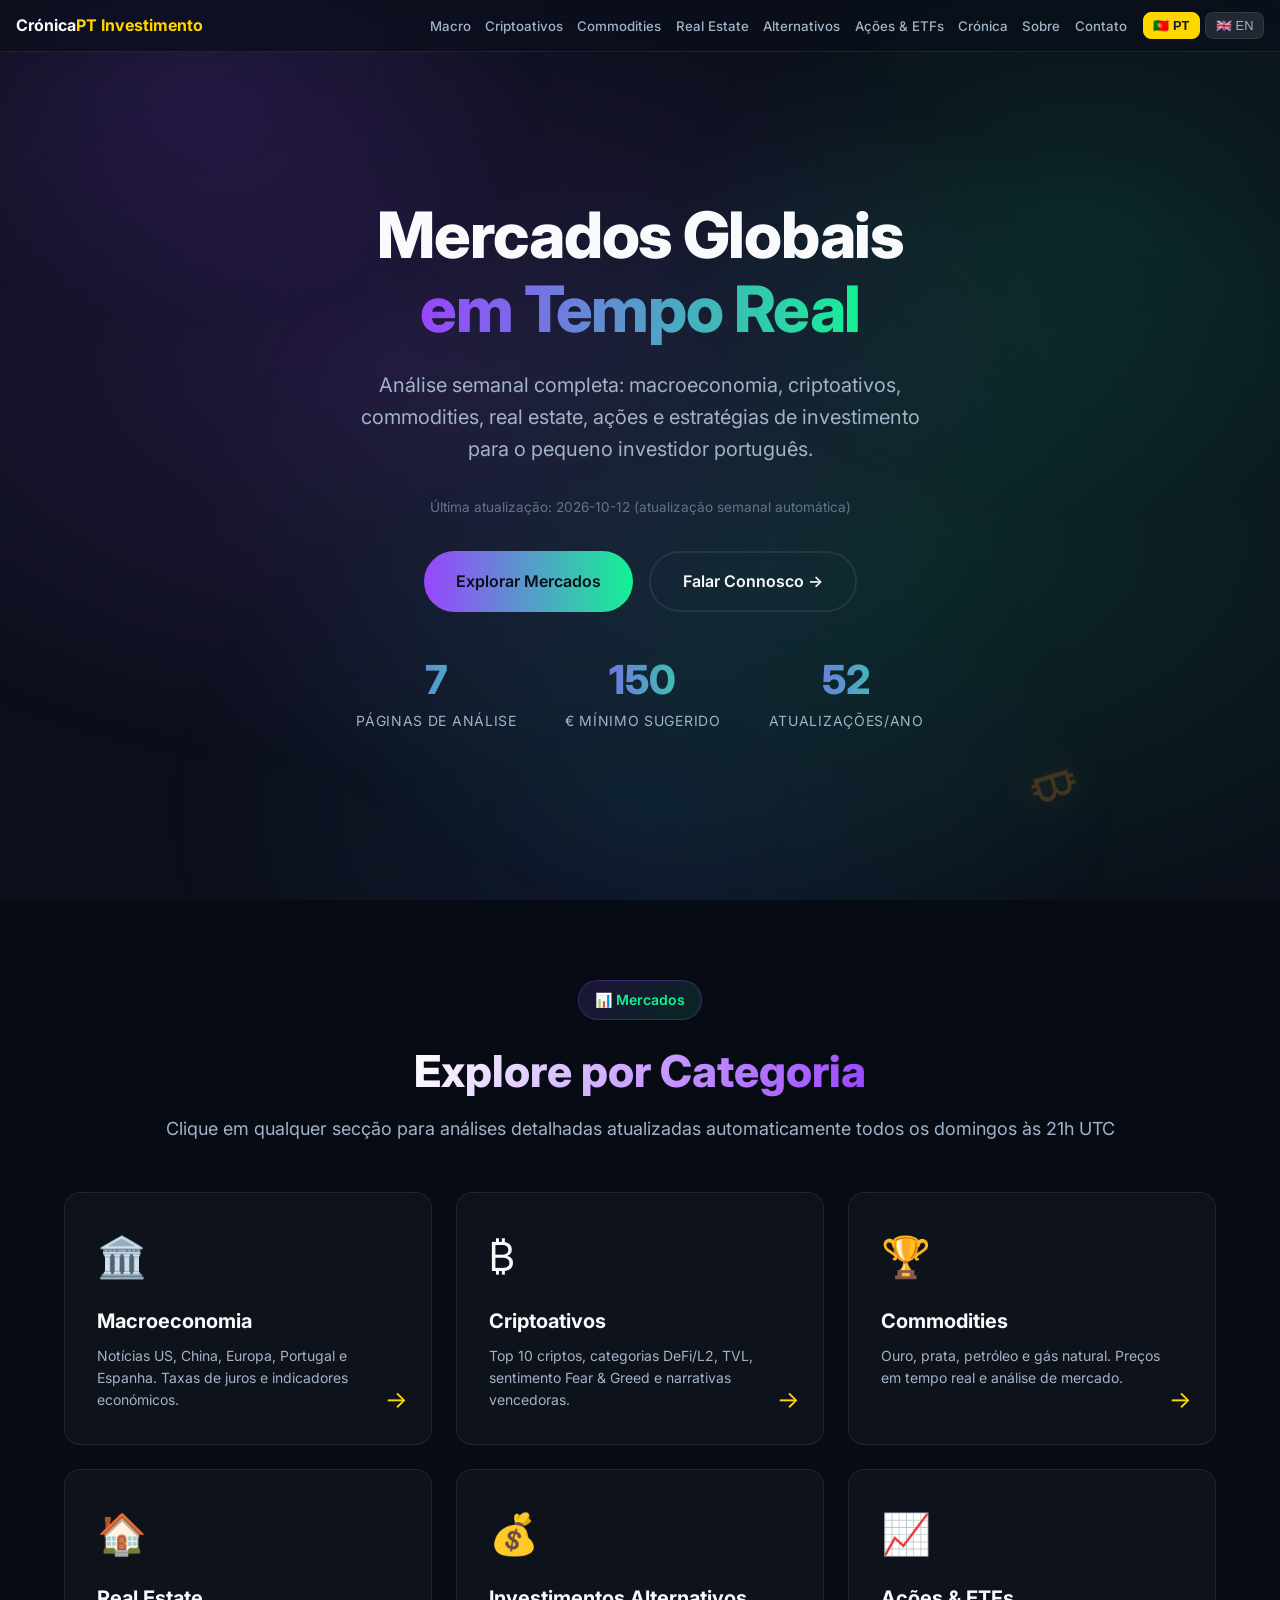
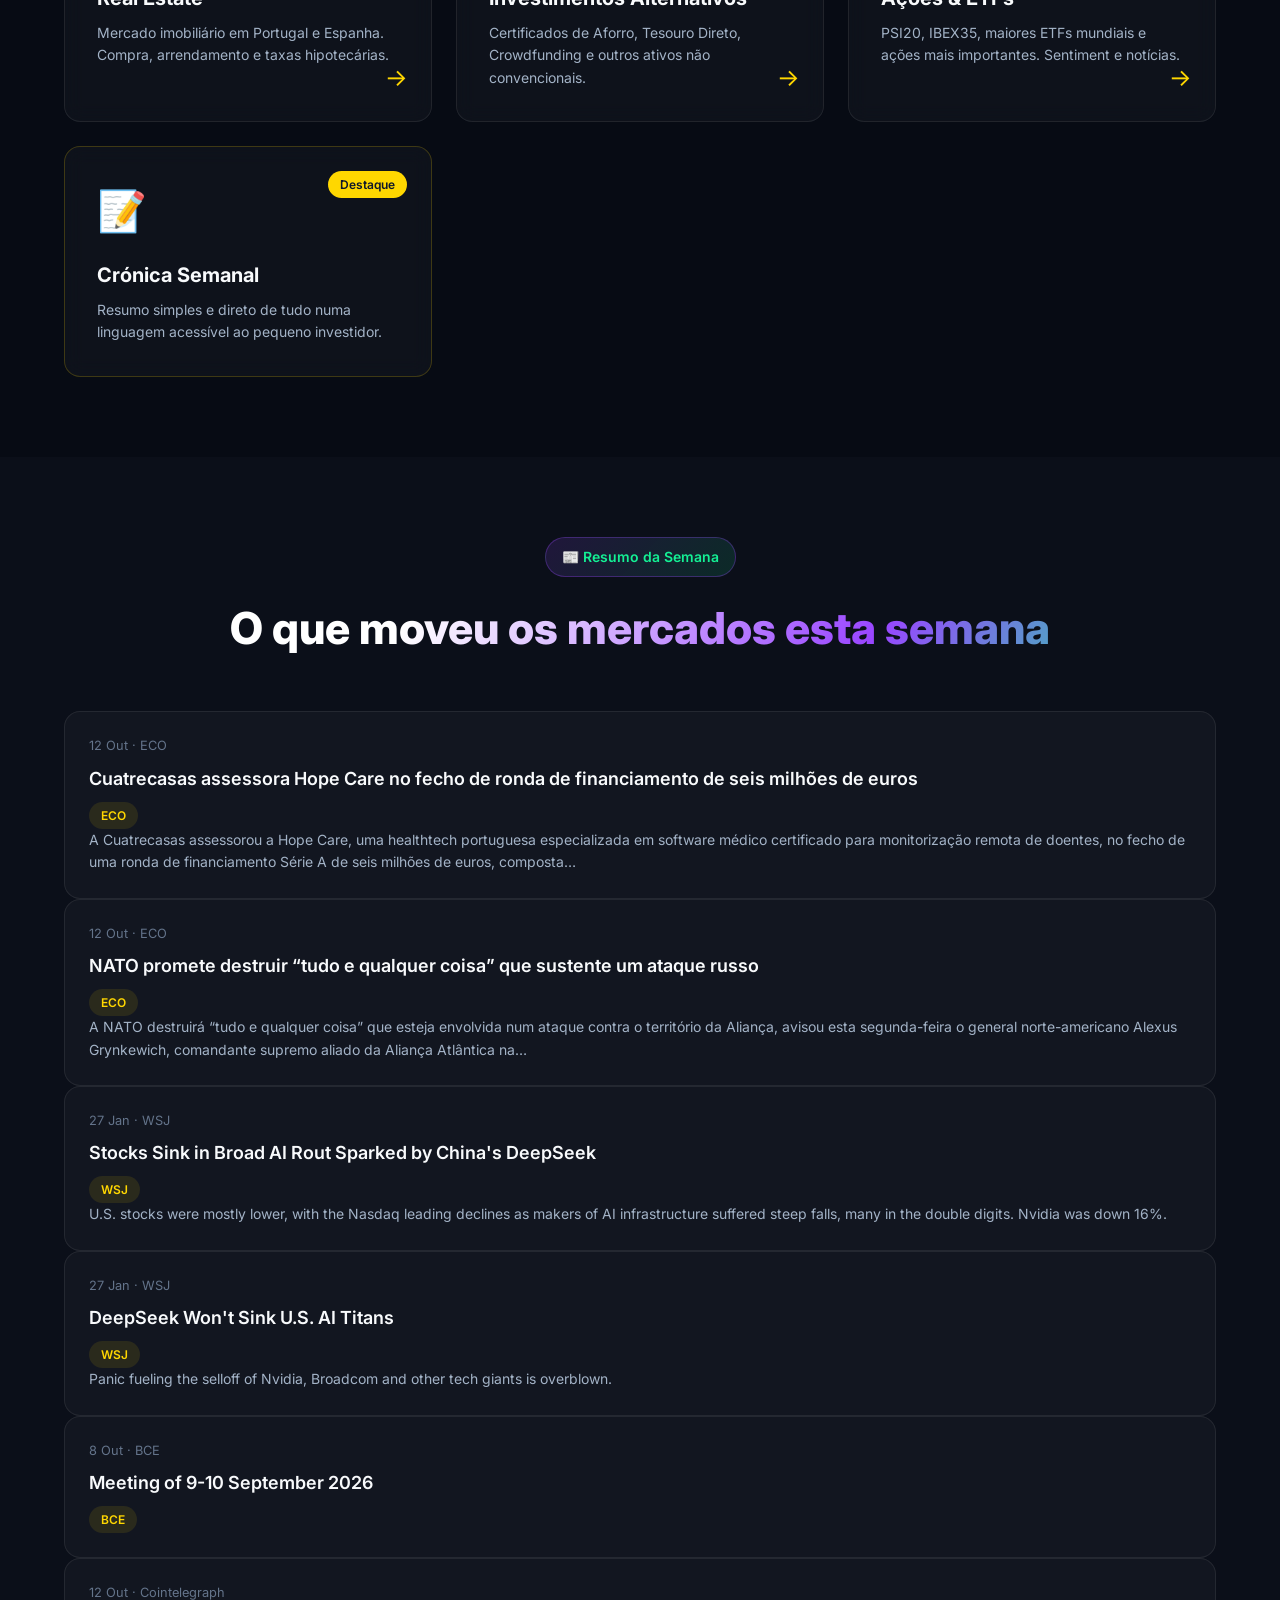
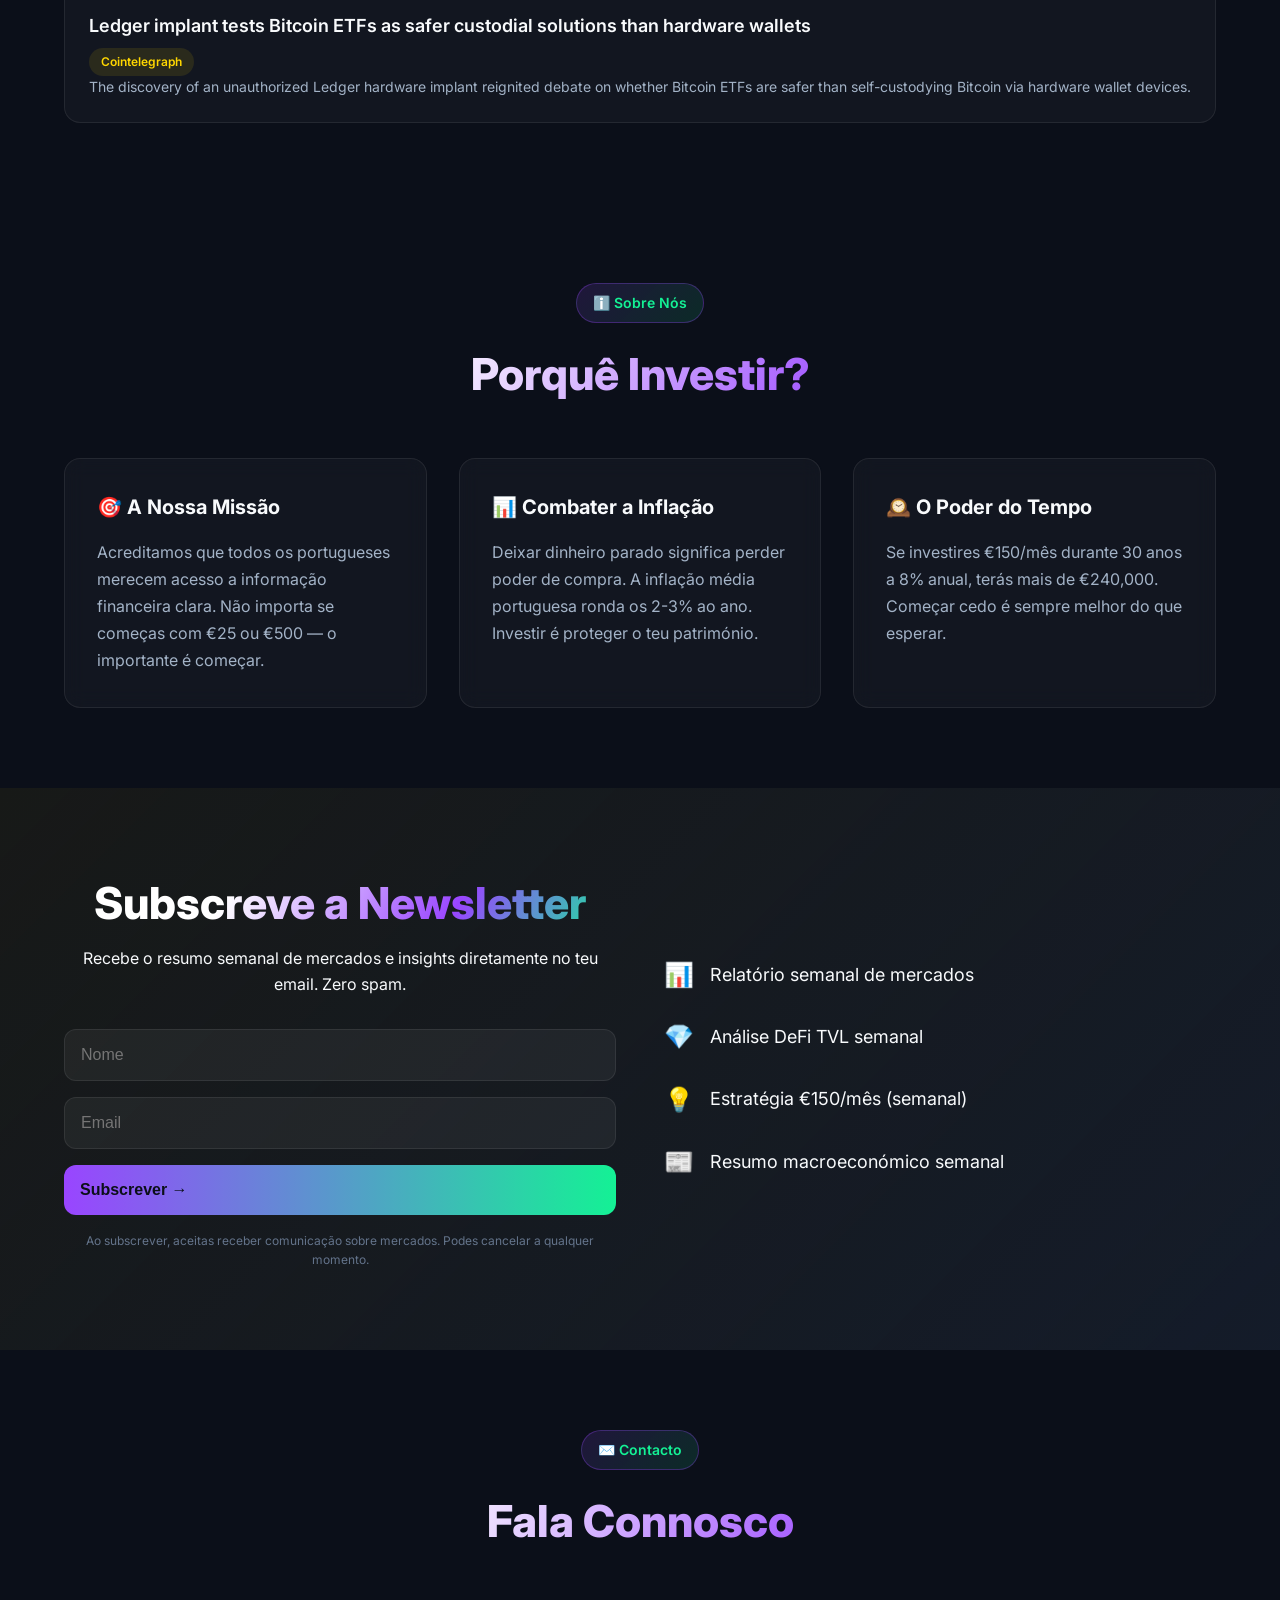
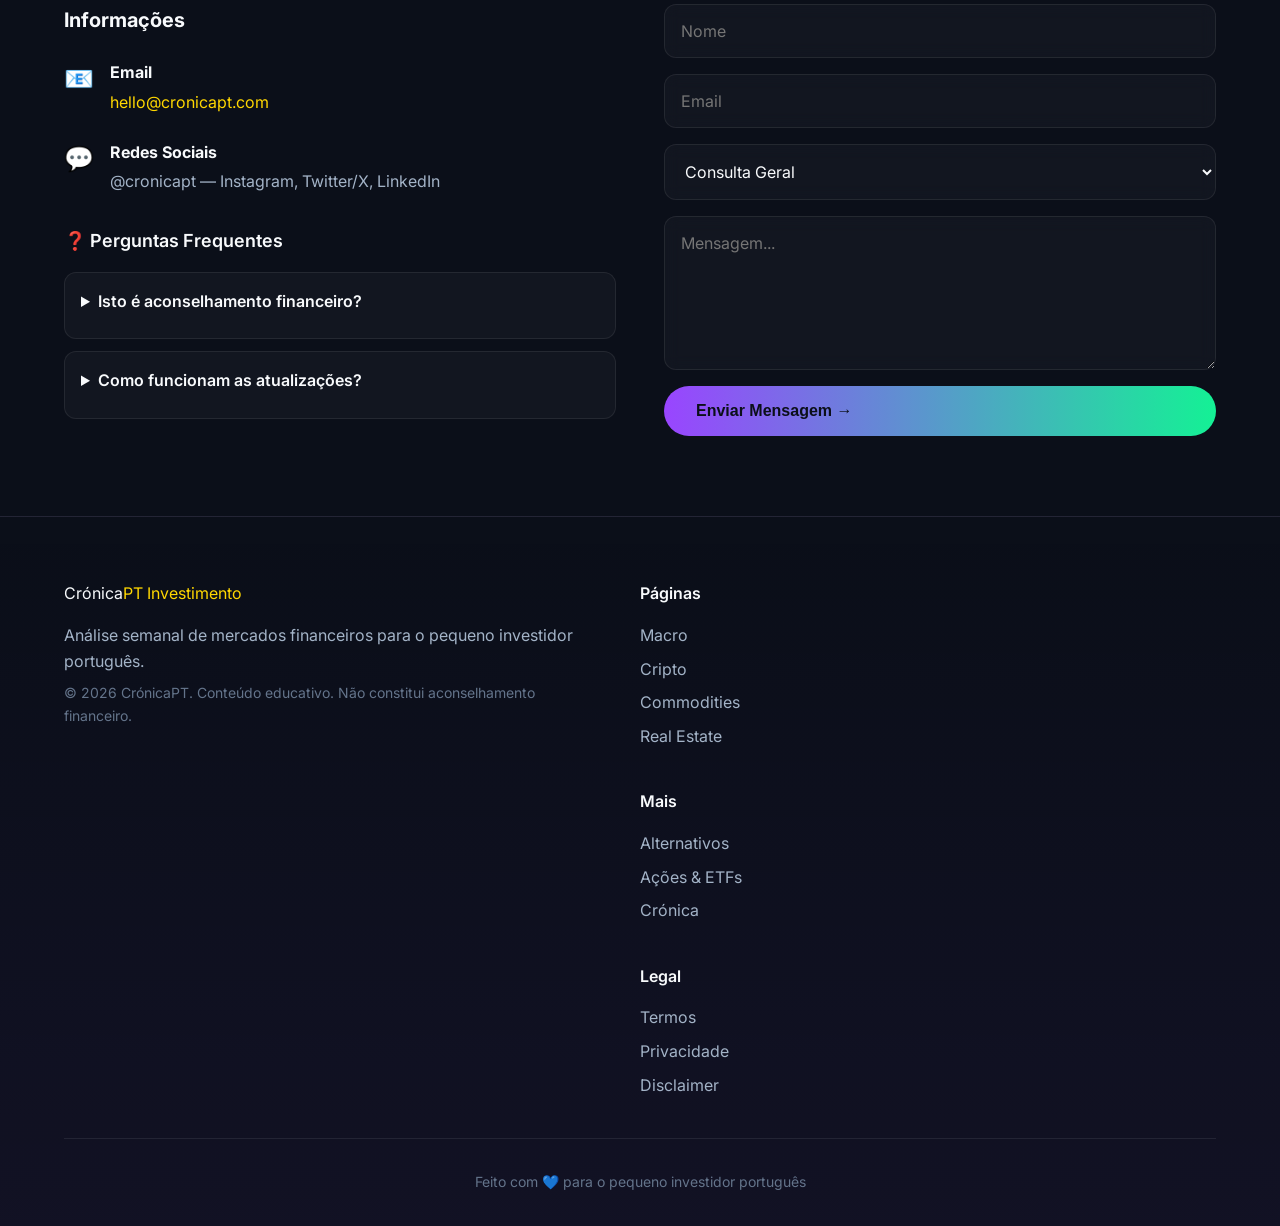
==== index.html @ 863f08e7 "Remove Brasil + secções de notícias semanais via RSS (ECO/Fed/BCE/WSJ/Cointelegraph) - alternativos." ====
<!DOCTYPE html>
<html lang="pt-PT">
<head>
  <meta charset="UTF-8">
  <meta name="viewport" content="width=device-width, initial-scale=1.0">
  <title>Crónica PT Investimento — Visão Geral dos Mercados</title>
  <meta name="description" content="Portal completo de análise de mercados financeiros para investidores portugueses. Cripto, ações, macroeconomia e mais.">
  <link rel="preconnect" href="https://fonts.googleapis.com">
  <link rel="preconnect" href="https://fonts.gstatic.com" crossorigin>
  <link href="https://fonts.googleapis.com/css2?family=Inter:wght@300;400;500;600;700;800&display=swap" rel="stylesheet">
  <link rel="stylesheet" href="style.css">
</head>
<body>
  <nav class="navbar" id="navbar">
    <div class="nav-container">
      <a href="index.html" class="nav-logo">
        <span class="logo-text">Crónica<span class="highlight">PT Investimento</span></span>
      </a>
      <button class="nav-toggle" id="navToggle"><span></span><span></span><span></span></button>
      <ul class="nav-menu" id="navMenu">
        <li><a href="macro.html" class="nav-link">Macro</a></li>
        <li><a href="cripto.html" class="nav-link">Criptoativos</a></li>
        <li><a href="commodities.html" class="nav-link">Commodities</a></li>
        <li><a href="realestate.html" class="nav-link">Real Estate</a></li>
        <li><a href="alternativos.html" class="nav-link">Alternativos</a></li>
        <li><a href="stocks.html" class="nav-link">Ações & ETFs</a></li>
        <li><a href="cronica.html" class="nav-link">Crónica</a></li>
        <li><a href="#sobre" class="nav-link">Sobre</a></li>
        <li><a href="#contato" class="nav-link">Contato</a></li>
      </ul>
        <div class="lang-selector" id="langSelector">
          <button class="lang-btn" data-lang="pt" onclick="switchLanguage('pt')" title="Português">🇵🇹 PT</button>
          <button class="lang-btn" data-lang="en" onclick="switchLanguage('en')" title="English">🇬🇧 EN</button>
        </div>
      </div>
    </nav>

  <section class="hero" id="home">
    <div class="hero-bg"></div>
    <div class="hero-content">
      <h1 class="hero-title" data-i18n="hero.title">Mercados Globais<br><span class="gradient-text">em Tempo Real</span></h1>
      <p class="hero-subtitle" data-i18n="hero.subtitle">Análise semanal completa: macroeconomia, criptoativos, commodities, real estate, ações e estratégias de investimento para o pequeno investidor português.</p>
      <p class="hero-update" id="lastUpdate" style="font-size:0.85rem;color:var(--text-muted);margin-bottom:2rem;">Última atualização: 2026-10-12 (atualização semanal automática)</p>
      <div class="hero-buttons">
        <a href="macro.html" class="btn btn-primary">Explorar Mercados</a>
        <a href="#subscricao" class="btn btn-secondary">Falar Connosco →</a>
      </div>
      <div class="hero-stats">
        <div class="stat-item"><span class="stat-number" data-count="7">0</span><span class="stat-label" data-i18n="Páginas de Análise">Páginas de Análise</span></div>
        <div class="stat-item"><span class="stat-number" data-count="150">0</span><span class="stat-label">€ Mínimo Sugerido</span></div>
        <div class="stat-item"><span class="stat-number" data-count="52">0</span><span class="stat-label">Atualizações/Ano</span></div>
      </div>
    </div>
  </section>

  <section class="section quick-links-section" id="mercados">
    <div class="container">
      <div class="section-header">
        <span class="section-tag">📊 Mercados</span>
        <h2 class="section-title">Explore por Categoria</h2>
        <p class="section-desc">Clique em qualquer secção para análises detalhadas atualizadas automaticamente todos os domingos às 21h UTC</p>
      </div>
      <div class="quick-links-grid">
        <a href="macro.html" class="quick-card">
          <div class="quick-card-icon">🏛️</div>
          <h3 class="mb-2">Macroeconomia</h3>
          <p>Notícias US, China, Europa, Portugal e Espanha. Taxas de juros e indicadores económicos.</p>
          <span class="card-arrow">→</span>
        </a>
        <a href="cripto.html" class="quick-card">
          <div class="quick-card-icon">₿</div>
          <h3 class="mb-2">Criptoativos</h3>
          <p>Top 10 criptos, categorias DeFi/L2, TVL, sentimento Fear & Greed e narrativas vencedoras.</p>
          <span class="card-arrow">→</span>
        </a>
        <a href="commodities.html" class="quick-card">
          <div class="quick-card-icon">🏆</div>
          <h3 class="mb-2">Commodities</h3>
          <p>Ouro, prata, petróleo e gás natural. Preços em tempo real e análise de mercado.</p>
          <span class="card-arrow">→</span>
        </a>
        <a href="realestate.html" class="quick-card">
          <div class="quick-card-icon">🏠</div>
          <h3 class="mb-2">Real Estate</h3>
          <p>Mercado imobiliário em Portugal e Espanha. Compra, arrendamento e taxas hipotecárias.</p>
          <span class="card-arrow">→</span>
        </a>
        <a href="alternativos.html" class="quick-card">
          <div class="quick-card-icon">💰</div>
          <h3 class="mb-2">Investimentos Alternativos</h3>
          <p>Certificados de Aforro, Tesouro Direto, Crowdfunding e outros ativos não convencionais.</p>
          <span class="card-arrow">→</span>
        </a>
        <a href="stocks.html" class="quick-card">
          <div class="quick-card-icon">📈</div>
          <h3 class="mb-2">Ações & ETFs</h3>
          <p>PSI20, IBEX35, maiores ETFs mundiais e ações mais importantes. Sentiment e notícias.</p>
          <span class="card-arrow">→</span>
        </a>
        <a href="cronica.html" class="quick-card featured">
          <div class="quick-card-icon">📝</div>
          <h3 class="mb-2">Crónica Semanal</h3>
          <p>Resumo simples e direto de tudo numa linguagem acessível ao pequeno investidor.</p>
          <span class="card-badge">Destaque</span>
        </a>
      </div>
    </div>
  </section>

  <!-- NEWS:resumo -->
  <section id="resumo-semana" class="section section-alt">
    <div class="container">
      <div class="section-header">
        <span class="section-tag">📰 Resumo da Semana</span>
        <h2 class="section-title">O que moveu os mercados esta semana</h2>
      </div>
      <!-- NEWS-START:resumo -->
        <article class="news-item fade-in"><p class="news-date" style="font-size:0.8rem;color:var(--text-muted);">12 Out · ECO</p><div class="news-item-header"><h3><a href="https://eco.sapo.pt/2026/10/12/cuatrecasas-assessora-hope-care-no-fecho-de-ronda-de-financiamento-de-seis-milhoes-de-euros/" target="_blank" rel="noopener" style="color:inherit;text-decoration:none;">Cuatrecasas assessora Hope Care no fecho de ronda de financiamento de seis milhões de euros</a></h3><span class="news-badge">ECO</span></div><p>A Cuatrecasas assessorou a Hope Care, uma healthtech portuguesa especializada em software médico certificado para monitorização remota de doentes, no fecho de uma ronda de financiamento Série A de seis milhões de euros, composta…</p></article>
        <article class="news-item fade-in"><p class="news-date" style="font-size:0.8rem;color:var(--text-muted);">12 Out · ECO</p><div class="news-item-header"><h3><a href="https://eco.sapo.pt/2026/10/12/nato-promete-destruir-tudo-e-qualquer-coisa-que-sustente-um-ataque-russo/" target="_blank" rel="noopener" style="color:inherit;text-decoration:none;">NATO promete destruir “tudo e qualquer coisa” que sustente um ataque russo</a></h3><span class="news-badge">ECO</span></div><p>A NATO destruirá “tudo e qualquer coisa” que esteja envolvida num ataque contra o território da Aliança, avisou esta segunda-feira o general norte-americano Alexus Grynkewich, comandante supremo aliado da Aliança Atlântica na…</p></article>
        <article class="news-item fade-in"><p class="news-date" style="font-size:0.8rem;color:var(--text-muted);">27 Jan · WSJ</p><div class="news-item-header"><h3><a href="https://www.wsj.com/articles/nikkei-may-rise-as-weak-yen-raises-earnings-hopes-776a8056?mod=rss_markets_main" target="_blank" rel="noopener" style="color:inherit;text-decoration:none;">Stocks Sink in Broad AI Rout Sparked by China's DeepSeek</a></h3><span class="news-badge">WSJ</span></div><p>U.S. stocks were mostly lower, with the Nasdaq leading declines as makers of AI infrastructure suffered steep falls, many in the double digits. Nvidia was down 16%.</p></article>
        <article class="news-item fade-in"><p class="news-date" style="font-size:0.8rem;color:var(--text-muted);">27 Jan · WSJ</p><div class="news-item-header"><h3><a href="https://www.wsj.com/articles/deepseek-us-ai-stocks-nvidia-broadcom-6cdfae81?mod=rss_markets_main" target="_blank" rel="noopener" style="color:inherit;text-decoration:none;">DeepSeek Won't Sink U.S. AI Titans</a></h3><span class="news-badge">WSJ</span></div><p>Panic fueling the selloff of Nvidia, Broadcom and other tech giants is overblown.</p></article>
        <article class="news-item fade-in"><p class="news-date" style="font-size:0.8rem;color:var(--text-muted);">8 Out · BCE</p><div class="news-item-header"><h3><a href="https://www.ecb.europa.eu//press/accounts/2026/html/ecb.mg261008~a10153d090.en.html" target="_blank" rel="noopener" style="color:inherit;text-decoration:none;">Meeting of 9-10 September 2026</a></h3><span class="news-badge">BCE</span></div></article>
        <article class="news-item fade-in"><p class="news-date" style="font-size:0.8rem;color:var(--text-muted);">12 Out · Cointelegraph</p><div class="news-item-header"><h3><a href="https://cointelegraph.com/news/ledger-implant-bitcoin-etfs-hardware-wallets?utm_source=rss_feed&utm_medium=rss&utm_campaign=rss_partner_inbound" target="_blank" rel="noopener" style="color:inherit;text-decoration:none;">Ledger implant tests Bitcoin ETFs as safer custodial solutions than hardware wallets</a></h3><span class="news-badge">Cointelegraph</span></div><p>The discovery of an unauthorized Ledger hardware implant reignited debate on whether Bitcoin ETFs are safer than self-custodying Bitcoin via hardware wallet devices.</p></article>
      <!-- NEWS-END -->
    </div>
  </section>

    <section id="sobre" class="section section-alt">
    <div class="container">
      <div class="section-header">
        <span class="section-tag">ℹ️ Sobre Nós</span>
        <h2 class="section-title">Porquê Investir?</h2>
      </div>
      <div class="about-content">
        <div class="about-card"><h3>🎯 A Nossa Missão</h3><p>Acreditamos que todos os portugueses merecem acesso a informação financeira clara. Não importa se começas com €25 ou €500 — o importante é começar.</p></div>
        <div class="about-card"><h3>📊 Combater a Inflação</h3><p>Deixar dinheiro parado significa perder poder de compra. A inflação média portuguesa ronda os 2-3% ao ano. Investir é proteger o teu património.</p></div>
        <div class="about-card"><h3>🕰️ O Poder do Tempo</h3><p>Se investires €150/mês durante 30 anos a 8% anual, terás mais de €240,000. Começar cedo é sempre melhor do que esperar.</p></div>
      </div>
    </div>
  </section>

  <section id="subscricao" class="section subscribe-section">
    <div class="container">
      <div class="subscribe-wrapper">
        <div class="subscribe-content">
          <h2 class="section-title" style="color:white;">Subscreve a Newsletter</h2>
          <p class="subscribe-desc">Recebe o resumo semanal de mercados e insights diretamente no teu email. Zero spam.</p>
          <form class="subscribe-form" onsubmit="handleSubscribe(event)">
            <input type="text" placeholder="Nome" required>
            <input type="email" placeholder="Email" required>
            <button type="submit" class="btn btn-subscribe">Subscrever →</button>
          </form>
          <p class="subscribe-footer">Ao subscrever, aceitas receber comunicação sobre mercados. Podes cancelar a qualquer momento.</p>
        </div>
        <div class="subscribe-perks">
          <div class="perk-item"><span class="perk-icon">📊</span><span>Relatório semanal de mercados</span></div>
          <div class="perk-item"><span class="perk-icon">💎</span><span>Análise DeFi TVL semanal</span></div>
          <div class="perk-item"><span class="perk-icon">💡</span><span>Estratégia €150/mês (semanal)</span></div>
          <div class="perk-item"><span class="perk-icon">📰</span><span>Resumo macroeconómico semanal</span></div>
        </div>
      </div>
    </div>
  </section>

  <section id="contato" class="section">
    <div class="container">
      <div class="section-header">
        <span class="section-tag">✉️ Contacto</span>
        <h2 class="section-title">Fala Connosco</h2>
      </div>
      <div class="contact-grid">
        <div class="contact-info">
          <h3>Informações</h3>
          <div class="contact-items">
            <div class="contact-item"><span class="contact-icon">📧</span><div><strong>Email</strong><p><a href="mailto:hello@cronicapt.com">hello@cronicapt.com</a></p></div></div>
            <div class="contact-item"><span class="contact-icon">💬</span><div><strong>Redes Sociais</strong><p>@cronicapt — Instagram, Twitter/X, LinkedIn</p></div></div>
          </div>
          <div class="faq-preview">
            <h4>❓ Perguntas Frequentes</h4>
            <details><summary>Isto é aconselhamento financeiro?</summary><p style="margin-top:0.5rem"><strong>Não.</strong> Conteúdo educativo e informativo.</p></details>
            <details><summary>Como funcionam as atualizações?</summary><p style="margin-top:0.5rem">Todas as secções são atualizadas automaticamente todos os domingos às 21h UTC (22h em Portugal).</p></details>
          </div>
        </div>
        <form class="contact-form" onsubmit="handleContact(event)">
          <input type="text" placeholder="Nome" required><input type="email" placeholder="Email" required>
          <select><option>Consulta Geral</option><option>Colaboração</option><option>Feedback</option><option>Bug Report</option><option>Outro</option></select>
          <textarea rows="6" placeholder="Mensagem..." required></textarea>
          <button type="submit" class="btn btn-primary">Enviar Mensagem →</button>
        </form>
      </div>
    </div>
  </section>

  <footer class="footer">
    <div class="container">
      <div class="footer-content">
        <div class="footer-brand"><div class="footer-logo"><span class="logo-text">Crónica<span class="highlight">PT Investimento</span></span></div><p class="footer-tagline">Análise semanal de mercados financeiros para o pequeno investidor português.</p><p class="footer-disclaimer">© 2026 CrónicaPT. Conteúdo educativo. Não constitui aconselhamento financeiro.</p></div>
        <div class="footer-links">
          <div class="footer-col"><h4>Páginas</h4><ul><li><a href="macro.html">Macro</a></li><li><a href="cripto.html">Cripto</a></li><li><a href="commodities.html">Commodities</a></li><li><a href="realestate.html">Real Estate</a></li></ul></div>
          <div class="footer-col"><h4>Mais</h4><ul><li><a href="alternativos.html">Alternativos</a></li><li><a href="stocks.html">Ações & ETFs</a></li><li><a href="cronica.html">Crónica</a></li></ul></div>
          <div class="footer-col"><h4>Legal</h4><ul><li><a href="#">Termos</a></li><li><a href="#">Privacidade</a></li><li><a href="#">Disclaimer</a></li></ul></div>
        </div>
      </div>
      <div class="footer-bottom"><p>Feito com 💙 para o pequeno investidor português</p></div>
    </div>
  </footer>

  <button class="back-to-top" id="backToTop" onclick="window.scrollTo({top:0,behavior:'smooth'})">↑</button>
  <script src="translations.js"></script>
  <script src="script.js"></script>
  <div class="floating-btc" aria-hidden="true"><span class="coin">₿</span></div>

</body>
</html>
---- style.css ----
/* CRONICA PT - Modern Design (Solana-inspired) */
* { margin: 0; padding: 0; box-sizing: border-box; }
:root { --bg-dark:#0b0f19;--bg-card:rgba(255,255,255,0.03);--bg-alt:#070b14;--text-primary:#f8fafc;--text-secondary:#a3b3c7;--text-muted:#64748b;--gold:#FFD700;--green:#10b981;--red:#ef4444;--blue:#3b82f6;--purple:#8b5cf6;--accent:#9945FF;--accent2:#14F195;--border:rgba(255,255,255,0.08);--shadow:0 4px 24px rgba(0,0,0,0.3);--trans:0.3s ease; }
html { scroll-behavior:smooth;font-size:16px; }
body { font-family:Inter,-apple-system,BlinkMacSystemFont,sans-serif;background:var(--bg-dark);color:var(--text-primary);line-height:1.6;overflow-x:hidden; }
/* Ambient gradient orbs (Solana-style background glow) */
body::before {
  content:'';
  position:fixed;inset:0;z-index:-2;pointer-events:none;
  background:
    radial-gradient(600px 400px at 15% 10%, rgba(153,69,255,0.14), transparent 60%),
    radial-gradient(700px 500px at 85% 25%, rgba(20,241,149,0.10), transparent 60%),
    radial-gradient(800px 600px at 50% 90%, rgba(59,130,246,0.10), transparent 60%);
}
.container { max-width:1200px;margin:0 auto;padding:0 1.5rem; }
.section { padding:5rem 0; }
.section-header { text-align:center;margin-bottom:3rem; }
.section-tag { display:inline-block;background:linear-gradient(135deg, rgba(153,69,255,0.15), rgba(20,241,149,0.12));border:1px solid rgba(153,69,255,0.3);color:var(--accent2);padding:0.5rem 1rem;border-radius:9999px;font-size:0.875rem;font-weight:600;margin-bottom:1rem; }
.section-title { font-size:2.75rem;font-weight:800;margin-bottom:0.5rem;background:linear-gradient(120deg,#fff 30%,#9945FF 70%,#14F195 100%);-webkit-background-clip:text;-webkit-text-fill-color:transparent;background-clip:text; }
.section-desc { color:var(--text-secondary);font-size:1.125rem; }
.mb-2 { margin-bottom:0.5rem; }

/* Navigation */
.navbar { position:fixed;top:0;left:0;right:0;background:rgba(11,15,25,0.75);backdrop-filter:blur(16px) saturate(180%);z-index:1000;border-bottom:1px solid var(--border); }
.nav-container { max-width:1400px;margin:0 auto;padding:0.75rem 1rem;display:flex;justify-content:space-between;align-items:center;flex-wrap:nowrap;gap:1rem; }
.nav-logo { display:flex;align-items:center;text-decoration:none;color:var(--text-primary);font-weight:700;font-size:1rem;margin-right:auto;white-space:nowrap;flex-shrink:0; }
.nav-menu { margin-left:auto;flex-shrink:1;min-width:0; }
.highlight { color:var(--gold); }
.nav-menu { display:flex;align-items:center;gap:0.9rem;list-style:none;flex-wrap:nowrap;white-space:nowrap; }
.nav-link { color:var(--text-secondary);text-decoration:none;font-weight:500;transition:color var(--trans);font-size:0.83rem;white-space:nowrap; }
.nav-link:hover { color:var(--gold); }
.btn-nav { background:var(--gold);color:#0f172a!important;padding:0.4rem 1rem;border-radius:9999px;font-weight:600;text-decoration:none;transition:all var(--trans);font-size:0.9rem; }
.btn-nav:hover { opacity:0.9;transform:translateY(-2px); }
.nav-toggle { display:none;flex-direction:column;gap:4px;background:none;border:none;cursor:pointer;padding:0.5rem; }
.nav-toggle span { width:24px;height:2px;background:var(--text-primary);transition:all var(--trans); }
@media(max-width:1024px) { .nav-menu{position:fixed;top:64px;left:0;right:0;background:rgba(15,23,42,0.98);flex-direction:column;padding:2rem;gap:1rem;transform:translateY(-100%);opacity:0;visibility:hidden;transition:all var(--trans);} .nav-menu.open{transform:translateY(0);opacity:1;visibility:visible;} .nav-toggle{display:flex;} .nav-link{width:100%;padding:0.5rem 0;} }

/* Hero Section */
.hero { min-height:100vh;display:flex;align-items:center;justify-content:center;position:relative;overflow:hidden;padding:6rem 1.5rem 4rem; }
.hero-bg { position:absolute;inset:0;background:radial-gradient(ellipse at 30% 40%,rgba(153,69,255,0.16),transparent 55%),radial-gradient(ellipse at 70% 60%,rgba(20,241,149,0.12),transparent 55%);animation:glow 8s ease-in-out infinite alternate; }
@keyframes glow { from{opacity:0.3} to{opacity:0.6} }
.hero-content { text-align:center;position:relative;z-index:1;max-width:800px; }
.hero-title { font-size:clamp(2.2rem,5.5vw,4rem);font-weight:800;line-height:1.15;margin-bottom:1.5rem;letter-spacing:-0.02em; }
.gradient-text { background:linear-gradient(90deg,#9945FF,#14F195,#00D1FF,#9945FF);-webkit-background-clip:text;-webkit-text-fill-color:transparent;background-clip:text;background-size:300% 200%;animation:shift 6s ease infinite; }
@keyframes shift { 0%,100%{background-position:0% 50%} 50%{background-position:100% 50%} }
.hero-subtitle { font-size:1.25rem;color:var(--text-secondary);margin-bottom:2rem;max-width:600px;margin-left:auto;margin-right:auto; }
.hero-buttons { display:flex;gap:1rem;justify-content:center;margin-bottom:3rem;flex-wrap:wrap; }
.btn { padding:1rem 2rem;border-radius:9999px;font-weight:600;font-size:1rem;text-decoration:none;transition:all var(--trans);border:none;cursor:pointer;display:inline-flex;align-items:center;gap:0.5rem; }
.btn-primary { background:linear-gradient(90deg,#9945FF,#14F195);color:#0b0f19; }
.btn-primary:hover { opacity:0.95;transform:translateY(-2px);box-shadow:0 10px 30px rgba(153,69,255,0.4); }
.btn-secondary { background:transparent;color:var(--text-primary);border:2px solid var(--border); }
.btn-secondary:hover { border-color:var(--gold);color:var(--gold); }
.hero-stats { display:flex;justify-content:center;gap:3rem;flex-wrap:wrap; }
.stat-item { text-align:center; }
.stat-number { display:block;font-size:2.5rem;font-weight:800;line-height:1;margin-bottom:0.5rem;background:linear-gradient(90deg,#9945FF,#14F195);-webkit-background-clip:text;-webkit-text-fill-color:transparent;background-clip:text; }
.stat-label { font-size:0.875rem;color:var(--text-secondary);text-transform:uppercase;letter-spacing:0.05em; }

/* Quick Links Grid */
.quick-links-section { background:var(--bg-alt); }
.quick-links-grid { display:grid;gap:1.5rem;grid-template-columns:repeat(auto-fit,minmax(300px,1fr)); }
@media(min-width:1024px) { .quick-links-grid{grid-template-columns:repeat(3,1fr);} }
.quick-card { background:var(--bg-card);border:1px solid var(--border);border-radius:1rem;padding:2rem;text-decoration:none;color:inherit;transition:all var(--trans);position:relative;backdrop-filter:blur(10px);overflow:hidden; }
.quick-card::before { content:"";position:absolute;top:0;left:0;right:0;height:2px;background:linear-gradient(90deg,#9945FF,#14F195);opacity:0;transition:opacity var(--trans); }
.quick-card:hover::before { opacity:1; }
.quick-card:hover { border-color:rgba(153,69,255,0.4);transform:translateY(-4px);box-shadow:0 12px 40px rgba(153,69,255,0.15); }
.quick-card.featured { border-color:rgba(255,215,0,0.2); }
.quick-card-icon { font-size:2.5rem;margin-bottom:1rem; }
.quick-card h3 { font-size:1.25rem;font-weight:700;margin-bottom:0.5rem; }
.quick-card p { color:var(--text-secondary);font-size:0.875rem;line-height:1.6; }
.card-arrow { position:absolute;bottom:1.5rem;right:1.5rem;color:var(--gold);font-size:1.5rem;transition:transform var(--trans); }
.quick-card:hover .card-arrow { transform:translateX(4px); }
.card-badge { position:absolute;top:1.5rem;right:1.5rem;background:var(--gold);color:#0f172a;padding:0.25rem 0.75rem;border-radius:9999px;font-size:0.75rem;font-weight:600; }

/* About & Subscribe */
.about-content { display:grid;gap:2rem; }
@media(min-width:768px){ .about-content{grid-template-columns:repeat(3,1fr);} }
.about-card { background:var(--bg-card);border:1px solid var(--border);border-radius:1rem;padding:2rem;transition:all var(--trans); }
.about-card { backdrop-filter:blur(10px); }
.about-card:hover { border-color:rgba(20,241,149,0.4);transform:translateY(-4px);box-shadow:0 12px 40px rgba(20,241,149,0.1); }
.about-card h3 { font-size:1.25rem;font-weight:700;margin-bottom:1rem; }
.about-card p { color:var(--text-secondary);line-height:1.7; }
.subscribe-section { background:linear-gradient(135deg,rgba(255,215,0,0.05),rgba(30,41,59,0.5)); }
.subscribe-wrapper { display:grid;gap:3rem;align-items:center; }
@media(min-width:768px){ .subscribe-wrapper{grid-template-columns:1fr 1fr;} }
.subscribe-content { text-align:center; }
.subscribe-form { display:flex;flex-direction:column;gap:1rem;margin-top:2rem; }
.subscribe-form input { padding:1rem;background:rgba(255,255,255,0.05);border:1px solid var(--border);border-radius:0.75rem;color:var(--text-primary);font-size:1rem;outline:none;transition:all var(--trans); }
.subscribe-form input:focus { border-color:var(--gold);box-shadow:0 0 0 3px rgba(255,215,0,0.1); }
.btn-subscribe { background:linear-gradient(90deg,#9945FF,#14F195);color:#0b0f19;padding:1rem;border:none;border-radius:0.75rem;font-size:1rem;font-weight:600;cursor:pointer;transition:all var(--trans); }
.btn-subscribe:hover { opacity:0.95;transform:translateY(-2px);box-shadow:0 10px 30px rgba(153,69,255,0.35); }
.subscribe-footer { font-size:0.75rem;color:var(--text-muted);margin-top:1rem; }
.subscribe-perks { display:flex;flex-direction:column;gap:1.5rem; }
.perk-item { display:flex;align-items:center;gap:1rem;font-size:1.125rem; }
.perk-icon { font-size:1.5rem; }

/* Contact */
.contact-grid { display:grid;gap:3rem; }
@media(min-width:768px){ .contact-grid{grid-template-columns:1fr 1fr;} }
.contact-info h3 { font-size:1.25rem;font-weight:700;margin-bottom:1.5rem; }
.contact-items { display:flex;flex-direction:column;gap:1.5rem;margin-bottom:2rem; }
.contact-item { display:flex;gap:1rem;align-items:flex-start; }
.contact-icon { font-size:1.5rem; }
.contact-item strong { display:block;margin-bottom:0.25rem; }
.contact-item p { color:var(--text-secondary); }
.contact-item a { color:var(--gold);text-decoration:none; }
.faq-preview h4 { font-size:1.125rem;font-weight:600;margin-bottom:1rem; }
.faq-preview details { background:var(--bg-card);border:1px solid var(--border);border-radius:0.75rem;padding:1rem;margin-bottom:0.75rem;cursor:pointer; }
.faq-preview summary { font-weight:600;margin-bottom:0.5rem; }
.faq-preview p { font-size:0.875rem;color:var(--text-secondary);line-height:1.6; }
.contact-form { display:flex;flex-direction:column;gap:1rem; }
.contact-form input,.contact-form select,.contact-form textarea { padding:1rem;background:var(--bg-card);border:1px solid var(--border);border-radius:0.75rem;color:var(--text-primary);font-size:1rem;outline:none;transition:all var(--trans);font-family:inherit;backdrop-filter:blur(8px); }
.contact-form input:focus,.contact-form select:focus,.contact-form textarea:focus { border-color:#9945FF;box-shadow:0 0 0 3px rgba(153,69,255,0.15); }
.contact-form textarea { resize:vertical; }

/* Footer */
.footer { background:linear-gradient(180deg,transparent,rgba(153,69,255,0.05));border-top:1px solid var(--border);padding:4rem 0 2rem; }
.footer-content { display:grid;gap:3rem;margin-bottom:2rem; }
@media(min-width:768px){ .footer-content{grid-template-columns:2fr 1fr 1fr;} }
.footer-logo { display:flex;align-items:center;gap:0.5rem;margin-bottom:1rem; }
.footer-tagline { color:var(--text-secondary);margin-bottom:0.5rem; }
.footer-disclaimer { font-size:0.875rem;color:var(--text-muted); }
.footer-links { display:grid;gap:2rem;grid-template-columns:repeat(auto-fit,minmax(150px,1fr)); }
.footer-col h4 { font-size:1rem;font-weight:600;margin-bottom:1rem; }
.footer-col ul { list-style:none; }
.footer-col li { margin-bottom:0.5rem; }
.footer-col a { color:var(--text-secondary);text-decoration:none;transition:color var(--trans); }
.footer-col a:hover { color:var(--gold); }
.footer-bottom { text-align:center;padding-top:2rem;border-top:1px solid var(--border); }
.footer-bottom p { color:var(--text-muted);font-size:0.875rem; }
.back-to-top { position:fixed;bottom:2rem;right:2rem;width:3rem;height:3rem;background:var(--gold);color:#0f172a;border:none;border-radius:50%;font-size:1.25rem;cursor:pointer;opacity:0;visibility:hidden;transition:all var(--trans);z-index:999; }
.back-to-top.visible { opacity:1;visibility:visible; }
.back-to-top:hover { transform:translateY(-4px); }

/* Page Headers (inner pages) */
.page-header { padding:7rem 0 3rem;background:linear-gradient(135deg,rgba(255,215,0,0.05),transparent);border-bottom:1px solid var(--border); }
.page-header-content { text-align:center;max-width:800px;margin:0 auto; }
.page-header h1 { font-size:2.5rem;font-weight:800;margin-bottom:1rem; }
.page-header p { color:var(--text-secondary);font-size:1.25rem; }
.last-updated { color:var(--gold);font-size:0.875rem;margin-top:0.5rem; }

/* Data Cards */
.data-grid { display:grid;gap:1.5rem;grid-template-columns:repeat(auto-fit,minmax(250px,1fr));margin-bottom:3rem; }
.data-card { background:var(--bg-card);border:1px solid var(--border);border-radius:1rem;padding:1.5rem;transition:all var(--trans); }
.data-card:hover { border-color:rgba(255,215,0,0.3);transform:translateY(-2px); }
.data-card-header { display:flex;justify-content:space-between;align-items:center;margin-bottom:1rem; }
.data-card-value { font-size:1.75rem;font-weight:700; }
.data-card-label { color:var(--text-muted);font-size:0.875rem; }
.positive { color:var(--green); }
.negative { color:var(--red); }

/* News Items */
.news-list { display:flex;flex-direction:column;gap:1.5rem; }
.news-item { background:var(--bg-card);border:1px solid var(--border);border-radius:1rem;padding:1.5rem;transition:all var(--trans); }
.news-item:hover { border-color:rgba(255,215,0,0.3); }
.news-item h3 { font-size:1.125rem;font-weight:600;margin-bottom:0.5rem; }
.news-badge { display:inline-block;background:rgba(255,215,0,0.1);color:var(--gold);padding:0.25rem 0.75rem;border-radius:9999px;font-size:0.75rem;font-weight:600; }
.news-item p { color:var(--text-secondary);font-size:0.875rem;line-height:1.6; }
.news-date { color:var(--text-muted);font-size:0.75rem;margin-bottom:0.5rem; }

/* Sentiment Bar */
.sentiment-bar-bg { height:8px;background:rgba(255,255,255,0.1);border-radius:9999px;overflow:hidden;margin-top:0.5rem; }
.sentiment-bar-fill { height:100%;border-radius:9999px;transition:width 0.5s ease; }
.sent-fear { background:linear-gradient(90deg,#ef4444,#f59e0b); }
.sent-neutral { background:linear-gradient(90deg,#f59e0b,#3b82f6); }
.sent-greed { background:linear-gradient(90deg,#3b82f6,#10b981); }
.sent-extreme { background:linear-gradient(90deg,#10b981,#34d399); }

/* Inner page sections */
.inner-section { padding:4rem 0;border-bottom:1px solid var(--border); }
.inner-section:last-child { border-bottom:none; }
.inner-section h2 { font-size:1.75rem;font-weight:700;margin-bottom:1.5rem; }
.inner-section h3 { font-size:1.25rem;font-weight:600;margin:2rem 0 1rem; }

/* Tables */
table { width:100%;border-collapse:collapse; }
table th { text-align:left;padding:0.9rem 1rem;color:var(--text-muted);font-size:0.8rem;text-transform:uppercase;letter-spacing:0.05em;border-bottom:1px solid var(--border); }
table td { padding:0.9rem 1rem;border-bottom:1px solid rgba(255,255,255,0.04); }
table tbody tr { transition:background var(--trans); }
table tbody tr:hover { background:rgba(153,69,255,0.06); }
thead th { text-align:left;padding:1rem;color:var(--text-muted);font-weight:600;border-bottom:2px solid var(--border); }
tbody td { padding:1rem;border-bottom:1px solid var(--border); }
tbody tr:nth-child(even) { background:rgba(255,255,255,0.02); }

/* Animations */
.fade-in { opacity:0;transform:translateY(20px);transition:opacity 0.6s ease,transform 0.6s ease; }
.fade-in.visible { opacity:1;transform:translateY(0); }

/* Responsive */
@media(max-width:768px) { .section{padding:3rem 0;} .section-title{font-size:2rem;} .hero-title{font-size:2rem;} .hero-buttons{flex-direction:column;} .btn{width:100%;justify-content:center;} .hero-stats{flex-direction:column;gap:1rem;} .page-header h1{font-size:2rem;} .quick-links-grid{grid-template-columns:1fr;} }
/* Language Selector */
.lang-selector {
  display: flex;
  align-items: center;
  gap: 0.35rem;
  flex-shrink: 0;
}
.lang-btn {
  background: rgba(255,255,255,0.1);
  border: 1px solid var(--border);
  color: var(--text-secondary);
  padding: 0.3rem 0.6rem;
  border-radius: 0.5rem;
  cursor: pointer;
  font-size: 0.8rem;
  transition: all var(--trans);
  white-space: nowrap;
  flex-shrink: 0;
}
.lang-btn:hover {
  background: rgba(255,215,0,0.1);
  color: var(--gold);
  border-color: var(--gold);
}
.lang-btn.active {
  background: var(--gold);
  color: #0f172a;
  border-color: var(--gold);
  font-weight: 600;
}

/* Responsive adjustments */
@media(max-width:1024px) {
  .nav-container { flex-wrap: nowrap; }
  .lang-selector { flex-shrink: 0; }
  .lang-btn { padding: 0.25rem 0.5rem; font-size: 0.75rem; }
}

/* Floating Bitcoin Coin (movimento controlado por JS) */
.floating-btc {
  position: fixed;
  top: 0;
  left: 0;
  z-index: 500;
  pointer-events: none;
  will-change: transform, opacity;
}
.floating-btc .coin {
  display: inline-block;
  font-size: 3rem;
  color: #f7931a;
  filter: drop-shadow(0 0 12px rgba(247,147,26,0.45));
  will-change: transform;
}
@media (max-width: 768px) {
  .floating-btc .coin { font-size: 2rem; }
}
@media (prefers-reduced-motion: reduce) {
  .floating-btc { display: none; }
}
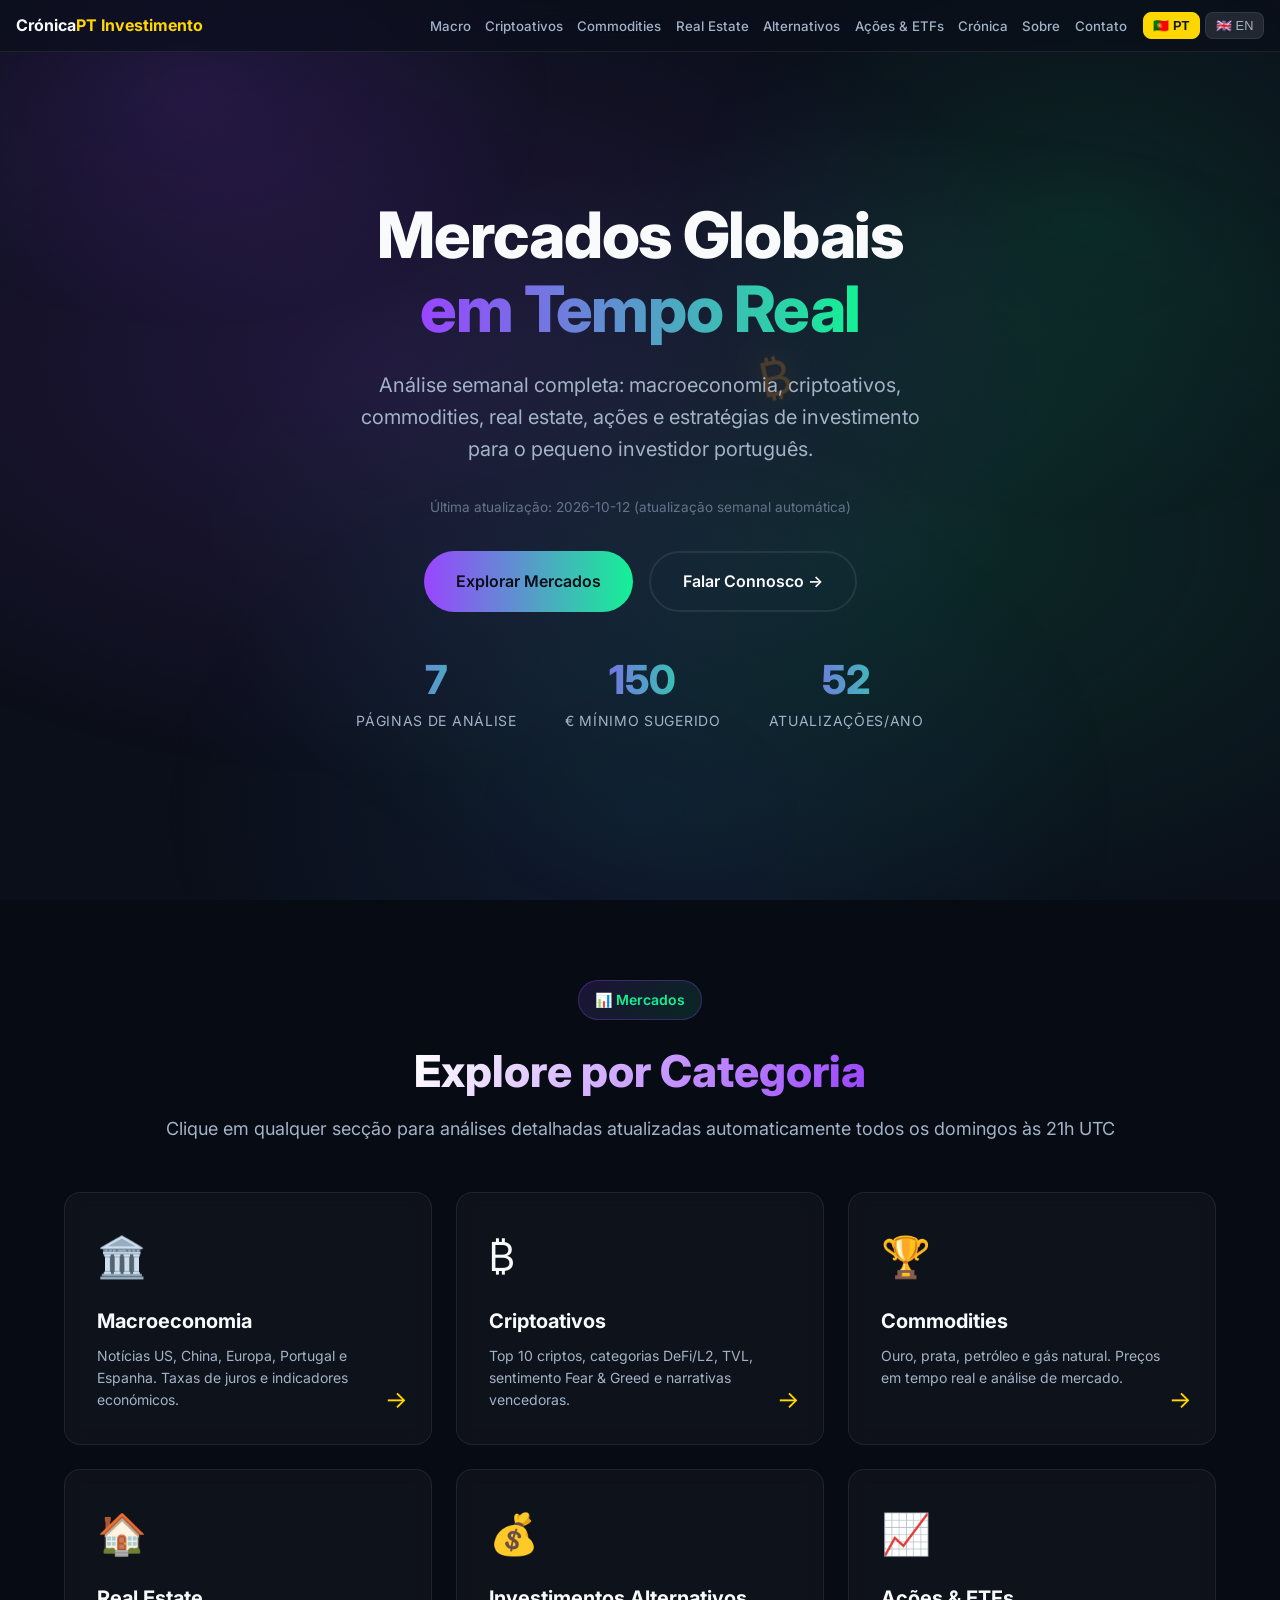
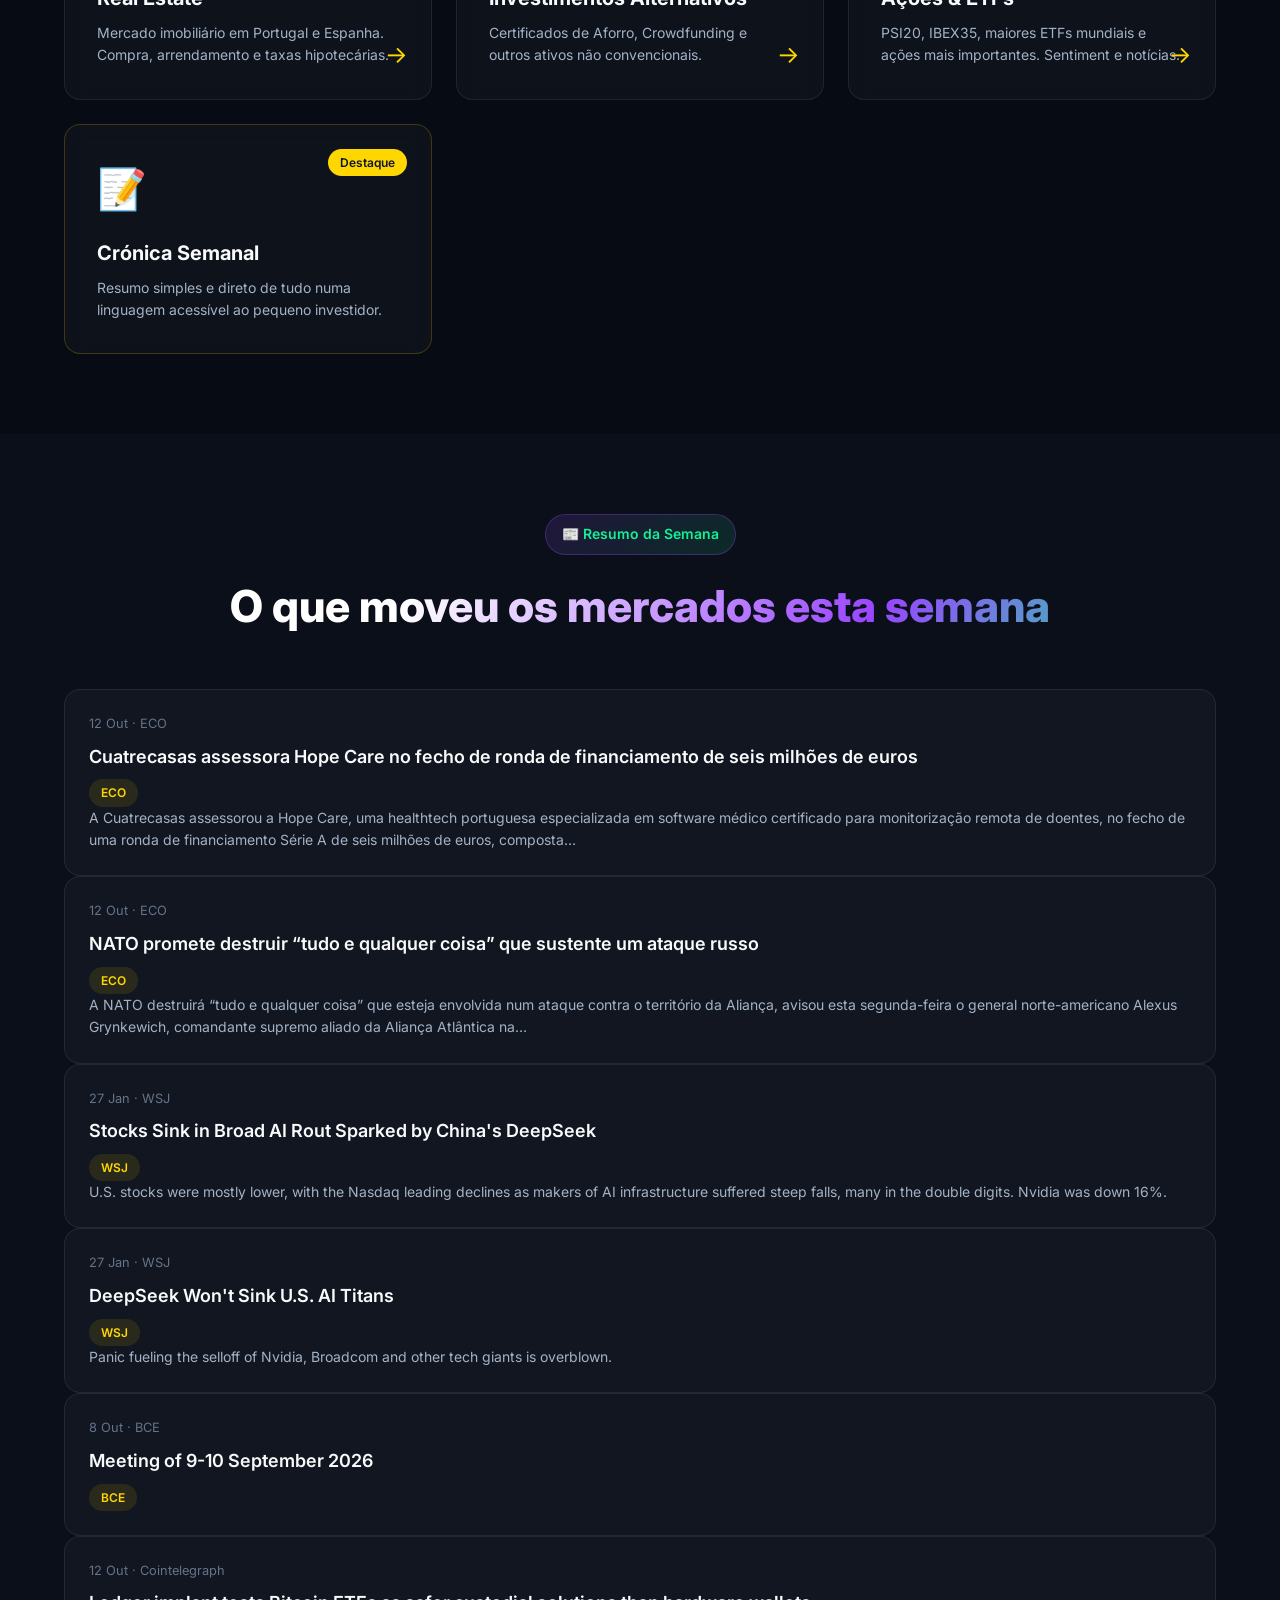
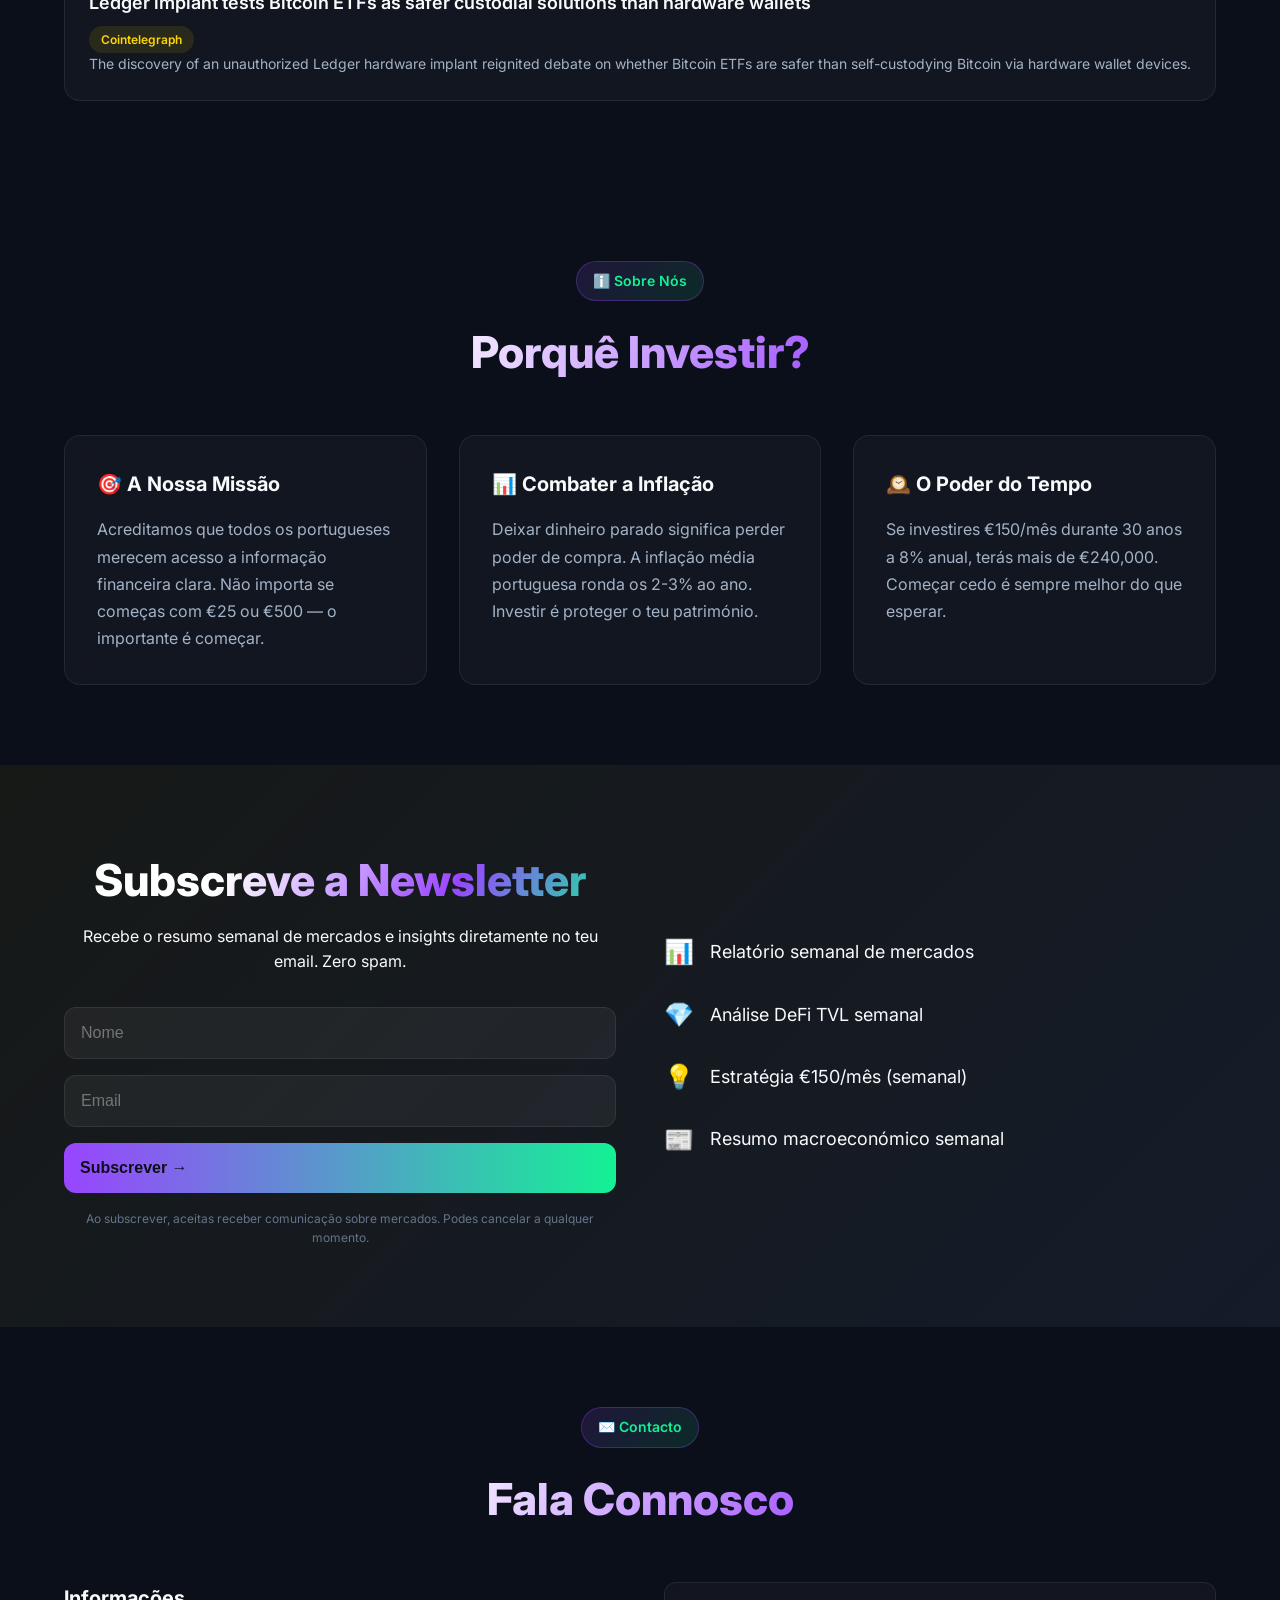
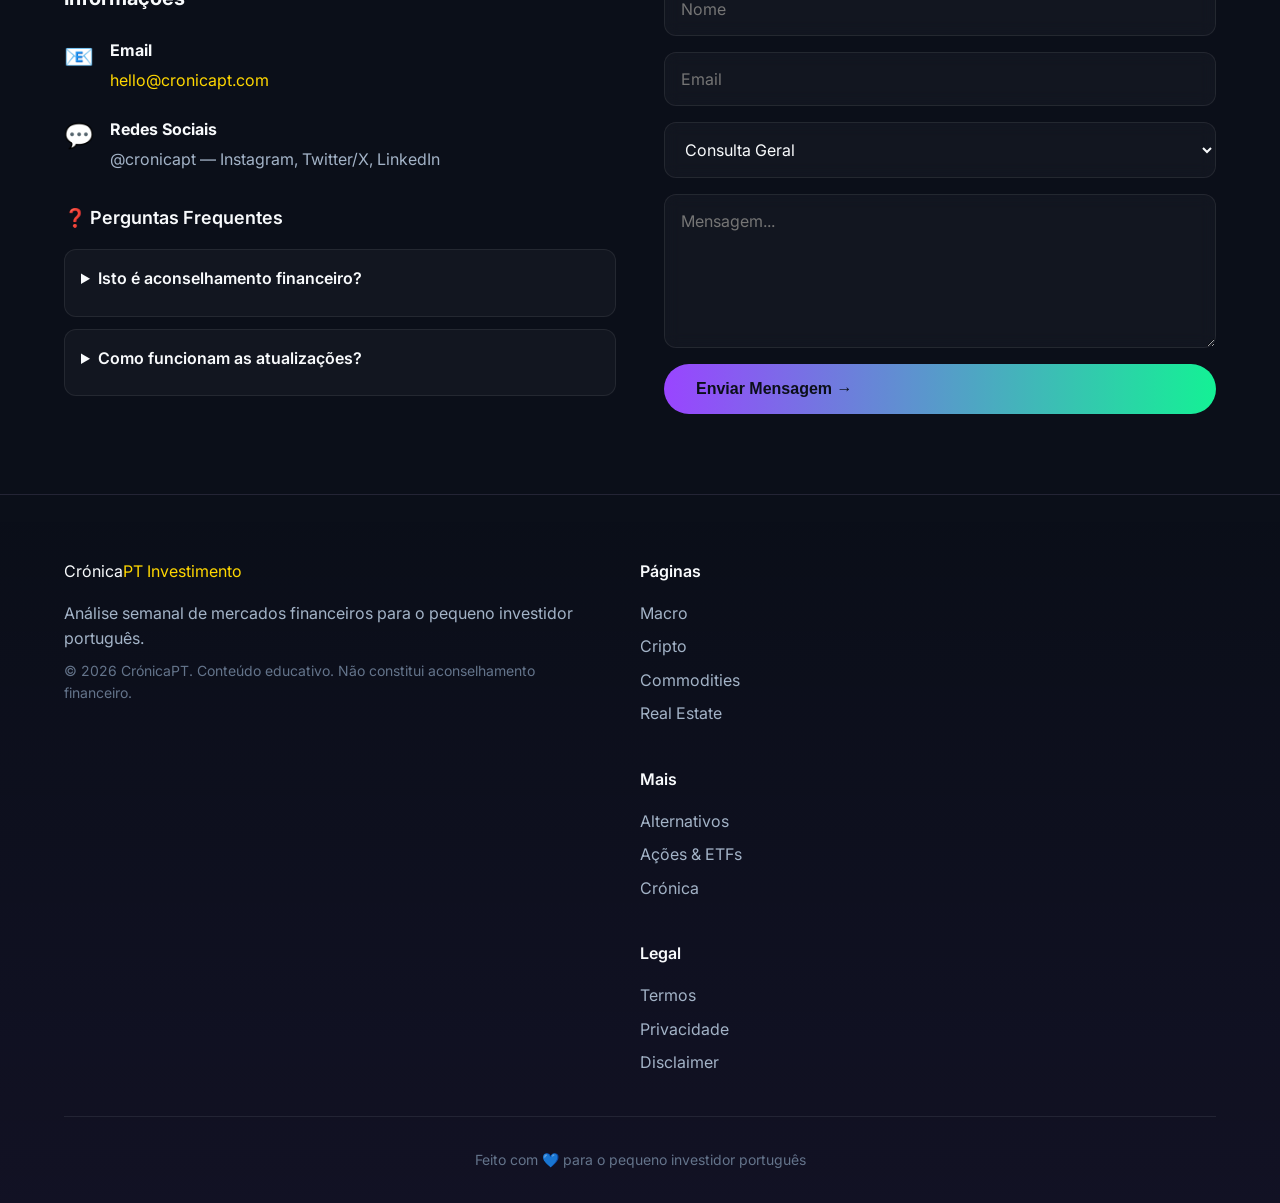
==== commit 23b9fc49: "index: remove mencao residual a Tesouro Direto (Brasil) no card dos Alternativos Co-authored-by: ope" ====
--- a/index.html
+++ b/index.html
@@ -88,7 +88,7 @@
         <a href="alternativos.html" class="quick-card">
           <div class="quick-card-icon">💰</div>
           <h3 class="mb-2">Investimentos Alternativos</h3>
-          <p>Certificados de Aforro, Tesouro Direto, Crowdfunding e outros ativos não convencionais.</p>
+          <p>Certificados de Aforro, Crowdfunding e outros ativos não convencionais.</p>
           <span class="card-arrow">→</span>
         </a>
         <a href="stocks.html" class="quick-card">
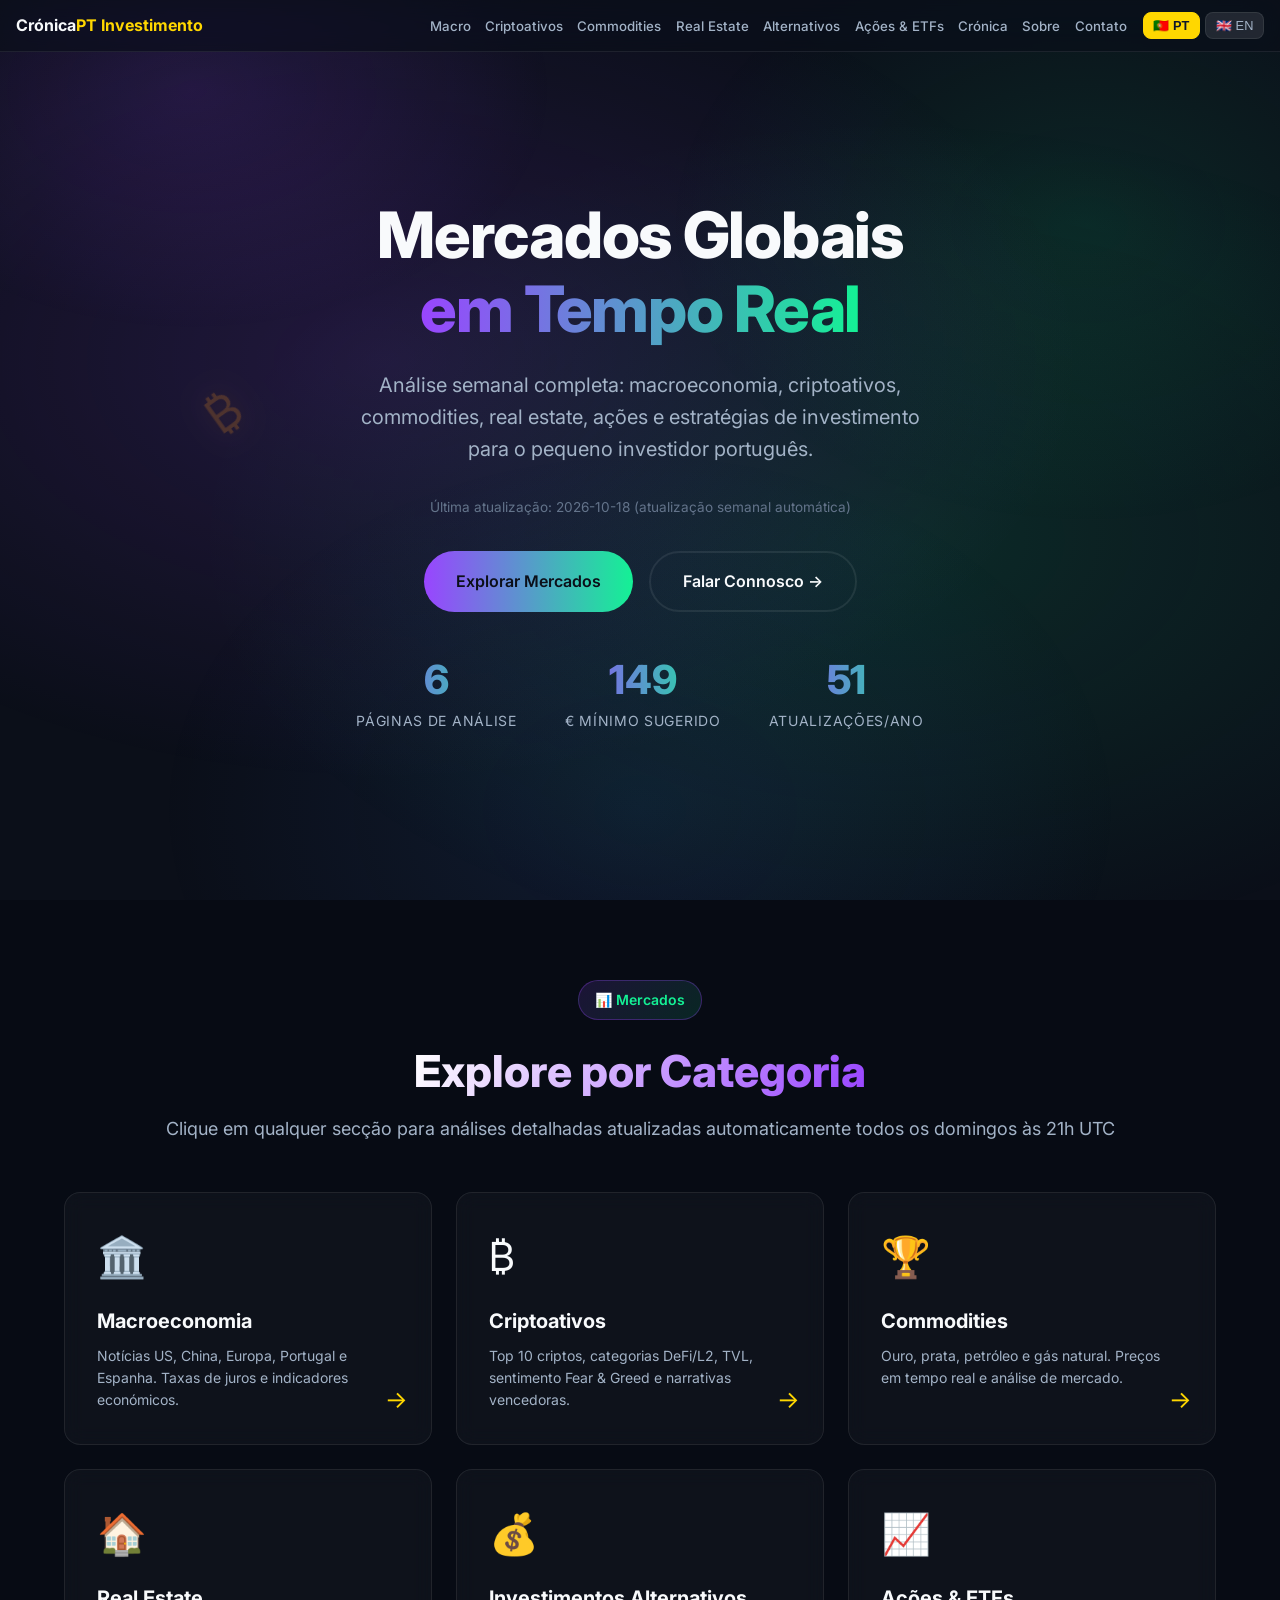
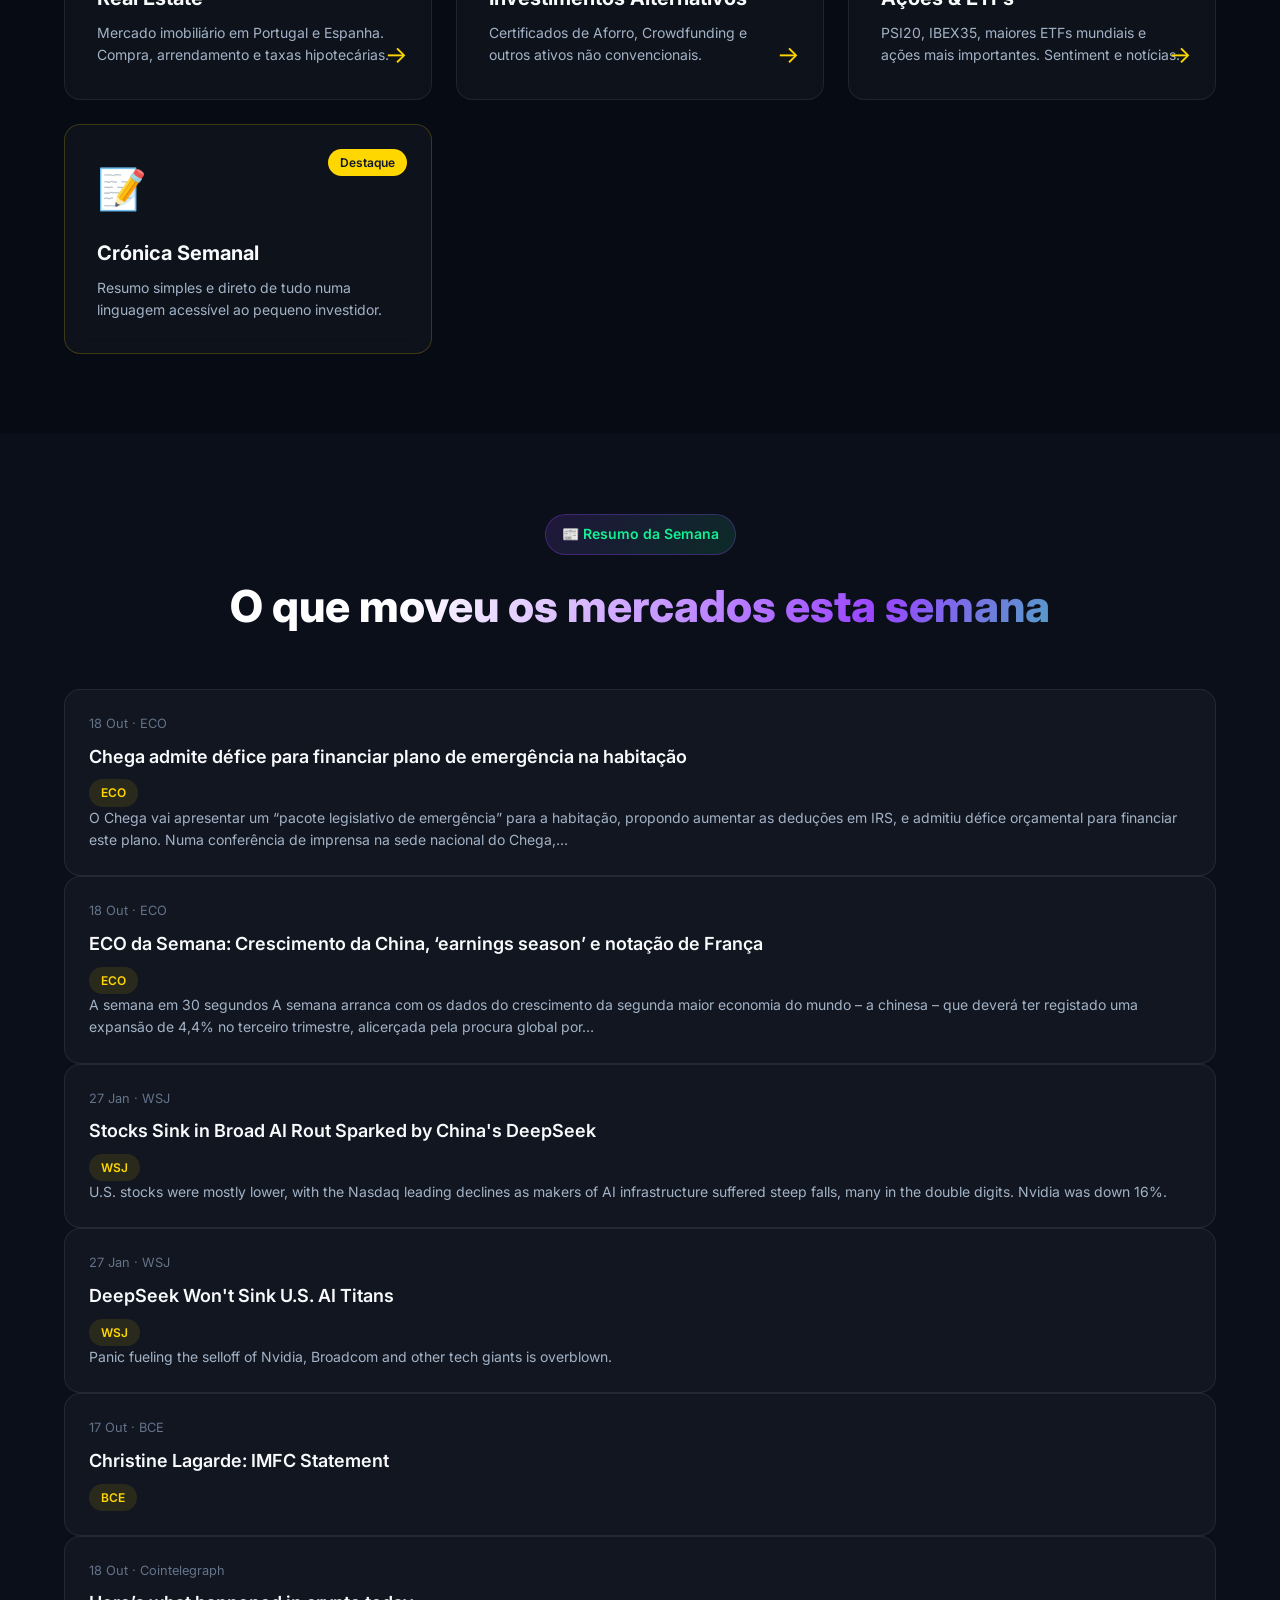
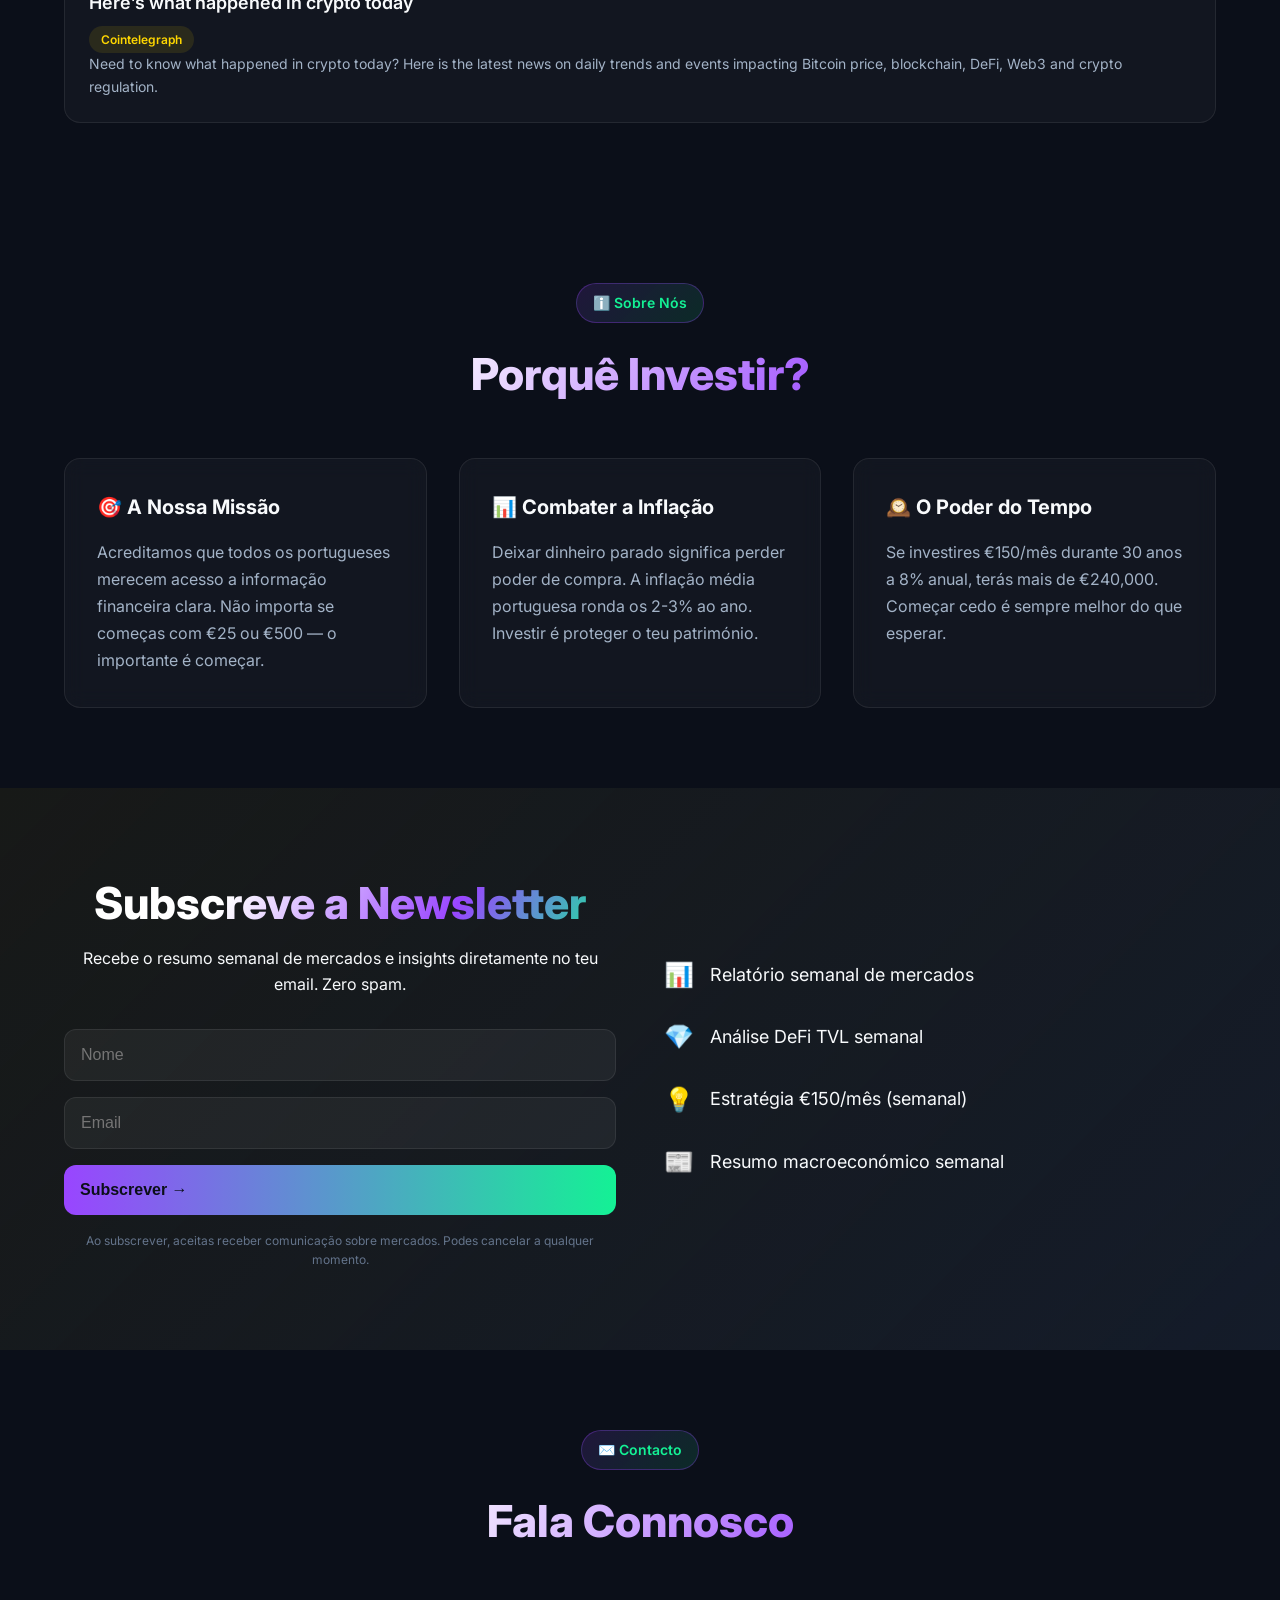
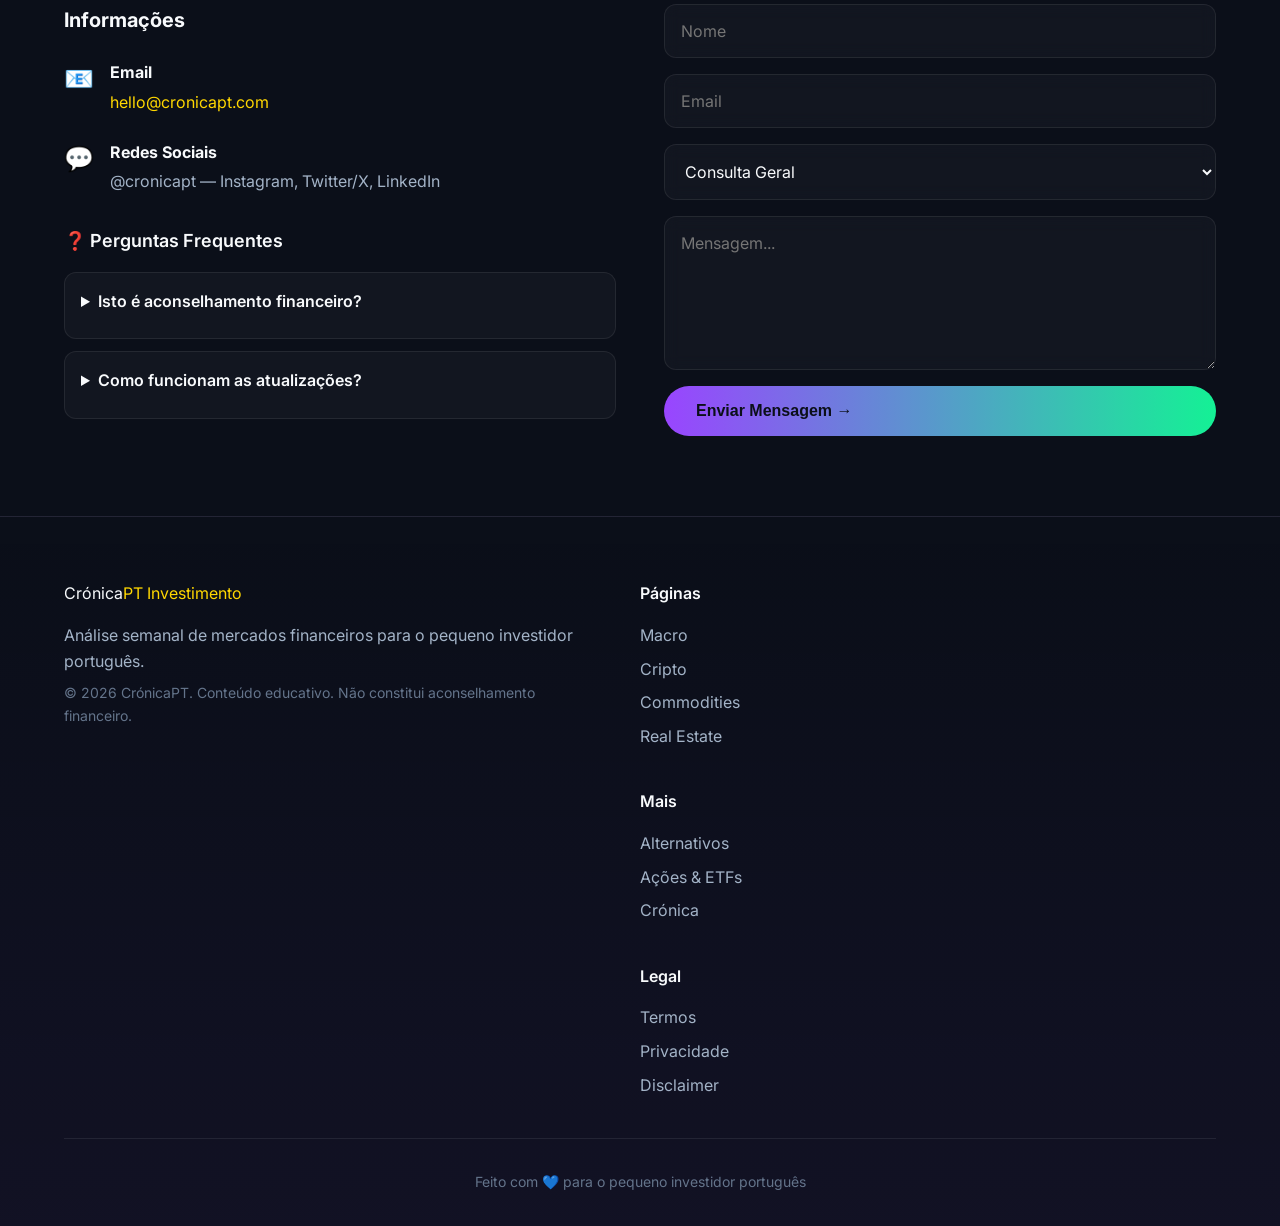
==== commit 6311432d: "📊 Daily market data update [Auto]" ====
--- a/index.html
+++ b/index.html
@@ -40,7 +40,7 @@
     <div class="hero-content">
       <h1 class="hero-title" data-i18n="hero.title">Mercados Globais<br><span class="gradient-text">em Tempo Real</span></h1>
       <p class="hero-subtitle" data-i18n="hero.subtitle">Análise semanal completa: macroeconomia, criptoativos, commodities, real estate, ações e estratégias de investimento para o pequeno investidor português.</p>
-      <p class="hero-update" id="lastUpdate" style="font-size:0.85rem;color:var(--text-muted);margin-bottom:2rem;">Última atualização: 2026-10-12 (atualização semanal automática)</p>
+      <p class="hero-update" id="lastUpdate" style="font-size:0.85rem;color:var(--text-muted);margin-bottom:2rem;">Última atualização: 2026-10-18 (atualização semanal automática)</p>
       <div class="hero-buttons">
         <a href="macro.html" class="btn btn-primary">Explorar Mercados</a>
         <a href="#subscricao" class="btn btn-secondary">Falar Connosco →</a>
@@ -115,12 +115,12 @@
         <h2 class="section-title">O que moveu os mercados esta semana</h2>
       </div>
       <!-- NEWS-START:resumo -->
-        <article class="news-item fade-in"><p class="news-date" style="font-size:0.8rem;color:var(--text-muted);">12 Out · ECO</p><div class="news-item-header"><h3><a href="https://eco.sapo.pt/2026/10/12/cuatrecasas-assessora-hope-care-no-fecho-de-ronda-de-financiamento-de-seis-milhoes-de-euros/" target="_blank" rel="noopener" style="color:inherit;text-decoration:none;">Cuatrecasas assessora Hope Care no fecho de ronda de financiamento de seis milhões de euros</a></h3><span class="news-badge">ECO</span></div><p>A Cuatrecasas assessorou a Hope Care, uma healthtech portuguesa especializada em software médico certificado para monitorização remota de doentes, no fecho de uma ronda de financiamento Série A de seis milhões de euros, composta…</p></article>
-        <article class="news-item fade-in"><p class="news-date" style="font-size:0.8rem;color:var(--text-muted);">12 Out · ECO</p><div class="news-item-header"><h3><a href="https://eco.sapo.pt/2026/10/12/nato-promete-destruir-tudo-e-qualquer-coisa-que-sustente-um-ataque-russo/" target="_blank" rel="noopener" style="color:inherit;text-decoration:none;">NATO promete destruir “tudo e qualquer coisa” que sustente um ataque russo</a></h3><span class="news-badge">ECO</span></div><p>A NATO destruirá “tudo e qualquer coisa” que esteja envolvida num ataque contra o território da Aliança, avisou esta segunda-feira o general norte-americano Alexus Grynkewich, comandante supremo aliado da Aliança Atlântica na…</p></article>
+        <article class="news-item fade-in"><p class="news-date" style="font-size:0.8rem;color:var(--text-muted);">18 Out · ECO</p><div class="news-item-header"><h3><a href="https://eco.sapo.pt/2026/10/18/chega-admite-defice-para-financiar-plano-de-emergencia-na-habitacao/" target="_blank" rel="noopener" style="color:inherit;text-decoration:none;">Chega admite défice para financiar plano de emergência na habitação</a></h3><span class="news-badge">ECO</span></div><p>O Chega vai apresentar um “pacote legislativo de emergência” para a habitação, propondo aumentar as deduções em IRS, e admitiu défice orçamental para financiar este plano. Numa conferência de imprensa na sede nacional do Chega,…</p></article>
+        <article class="news-item fade-in"><p class="news-date" style="font-size:0.8rem;color:var(--text-muted);">18 Out · ECO</p><div class="news-item-header"><h3><a href="https://eco.sapo.pt/2026/10/18/eco-da-semana-crescimento-da-china-earnings-season-e-notacao-de-franca/" target="_blank" rel="noopener" style="color:inherit;text-decoration:none;">ECO da Semana: Crescimento da China, ‘earnings season’ e notação de França</a></h3><span class="news-badge">ECO</span></div><p>A semana em 30 segundos A semana arranca com os dados do crescimento da segunda maior economia do mundo – a chinesa – que deverá ter registado uma expansão de 4,4% no terceiro trimestre, alicerçada pela procura global por…</p></article>
         <article class="news-item fade-in"><p class="news-date" style="font-size:0.8rem;color:var(--text-muted);">27 Jan · WSJ</p><div class="news-item-header"><h3><a href="https://www.wsj.com/articles/nikkei-may-rise-as-weak-yen-raises-earnings-hopes-776a8056?mod=rss_markets_main" target="_blank" rel="noopener" style="color:inherit;text-decoration:none;">Stocks Sink in Broad AI Rout Sparked by China's DeepSeek</a></h3><span class="news-badge">WSJ</span></div><p>U.S. stocks were mostly lower, with the Nasdaq leading declines as makers of AI infrastructure suffered steep falls, many in the double digits. Nvidia was down 16%.</p></article>
         <article class="news-item fade-in"><p class="news-date" style="font-size:0.8rem;color:var(--text-muted);">27 Jan · WSJ</p><div class="news-item-header"><h3><a href="https://www.wsj.com/articles/deepseek-us-ai-stocks-nvidia-broadcom-6cdfae81?mod=rss_markets_main" target="_blank" rel="noopener" style="color:inherit;text-decoration:none;">DeepSeek Won't Sink U.S. AI Titans</a></h3><span class="news-badge">WSJ</span></div><p>Panic fueling the selloff of Nvidia, Broadcom and other tech giants is overblown.</p></article>
-        <article class="news-item fade-in"><p class="news-date" style="font-size:0.8rem;color:var(--text-muted);">8 Out · BCE</p><div class="news-item-header"><h3><a href="https://www.ecb.europa.eu//press/accounts/2026/html/ecb.mg261008~a10153d090.en.html" target="_blank" rel="noopener" style="color:inherit;text-decoration:none;">Meeting of 9-10 September 2026</a></h3><span class="news-badge">BCE</span></div></article>
-        <article class="news-item fade-in"><p class="news-date" style="font-size:0.8rem;color:var(--text-muted);">12 Out · Cointelegraph</p><div class="news-item-header"><h3><a href="https://cointelegraph.com/news/ledger-implant-bitcoin-etfs-hardware-wallets?utm_source=rss_feed&utm_medium=rss&utm_campaign=rss_partner_inbound" target="_blank" rel="noopener" style="color:inherit;text-decoration:none;">Ledger implant tests Bitcoin ETFs as safer custodial solutions than hardware wallets</a></h3><span class="news-badge">Cointelegraph</span></div><p>The discovery of an unauthorized Ledger hardware implant reignited debate on whether Bitcoin ETFs are safer than self-custodying Bitcoin via hardware wallet devices.</p></article>
+        <article class="news-item fade-in"><p class="news-date" style="font-size:0.8rem;color:var(--text-muted);">17 Out · BCE</p><div class="news-item-header"><h3><a href="https://www.ecb.europa.eu//press/key/date/2026/html/ecb.sp261017~7015ea3099.en.html" target="_blank" rel="noopener" style="color:inherit;text-decoration:none;">Christine Lagarde: IMFC Statement</a></h3><span class="news-badge">BCE</span></div></article>
+        <article class="news-item fade-in"><p class="news-date" style="font-size:0.8rem;color:var(--text-muted);">18 Out · Cointelegraph</p><div class="news-item-header"><h3><a href="https://cointelegraph.com/news/what-happened-in-crypto-today?utm_source=rss_feed&utm_medium=rss&utm_campaign=rss_partner_inbound" target="_blank" rel="noopener" style="color:inherit;text-decoration:none;">Here’s what happened in crypto today</a></h3><span class="news-badge">Cointelegraph</span></div><p>Need to know what happened in crypto today? Here is the latest news on daily trends and events impacting Bitcoin price, blockchain, DeFi, Web3 and crypto regulation.</p></article>
       <!-- NEWS-END -->
     </div>
   </section>
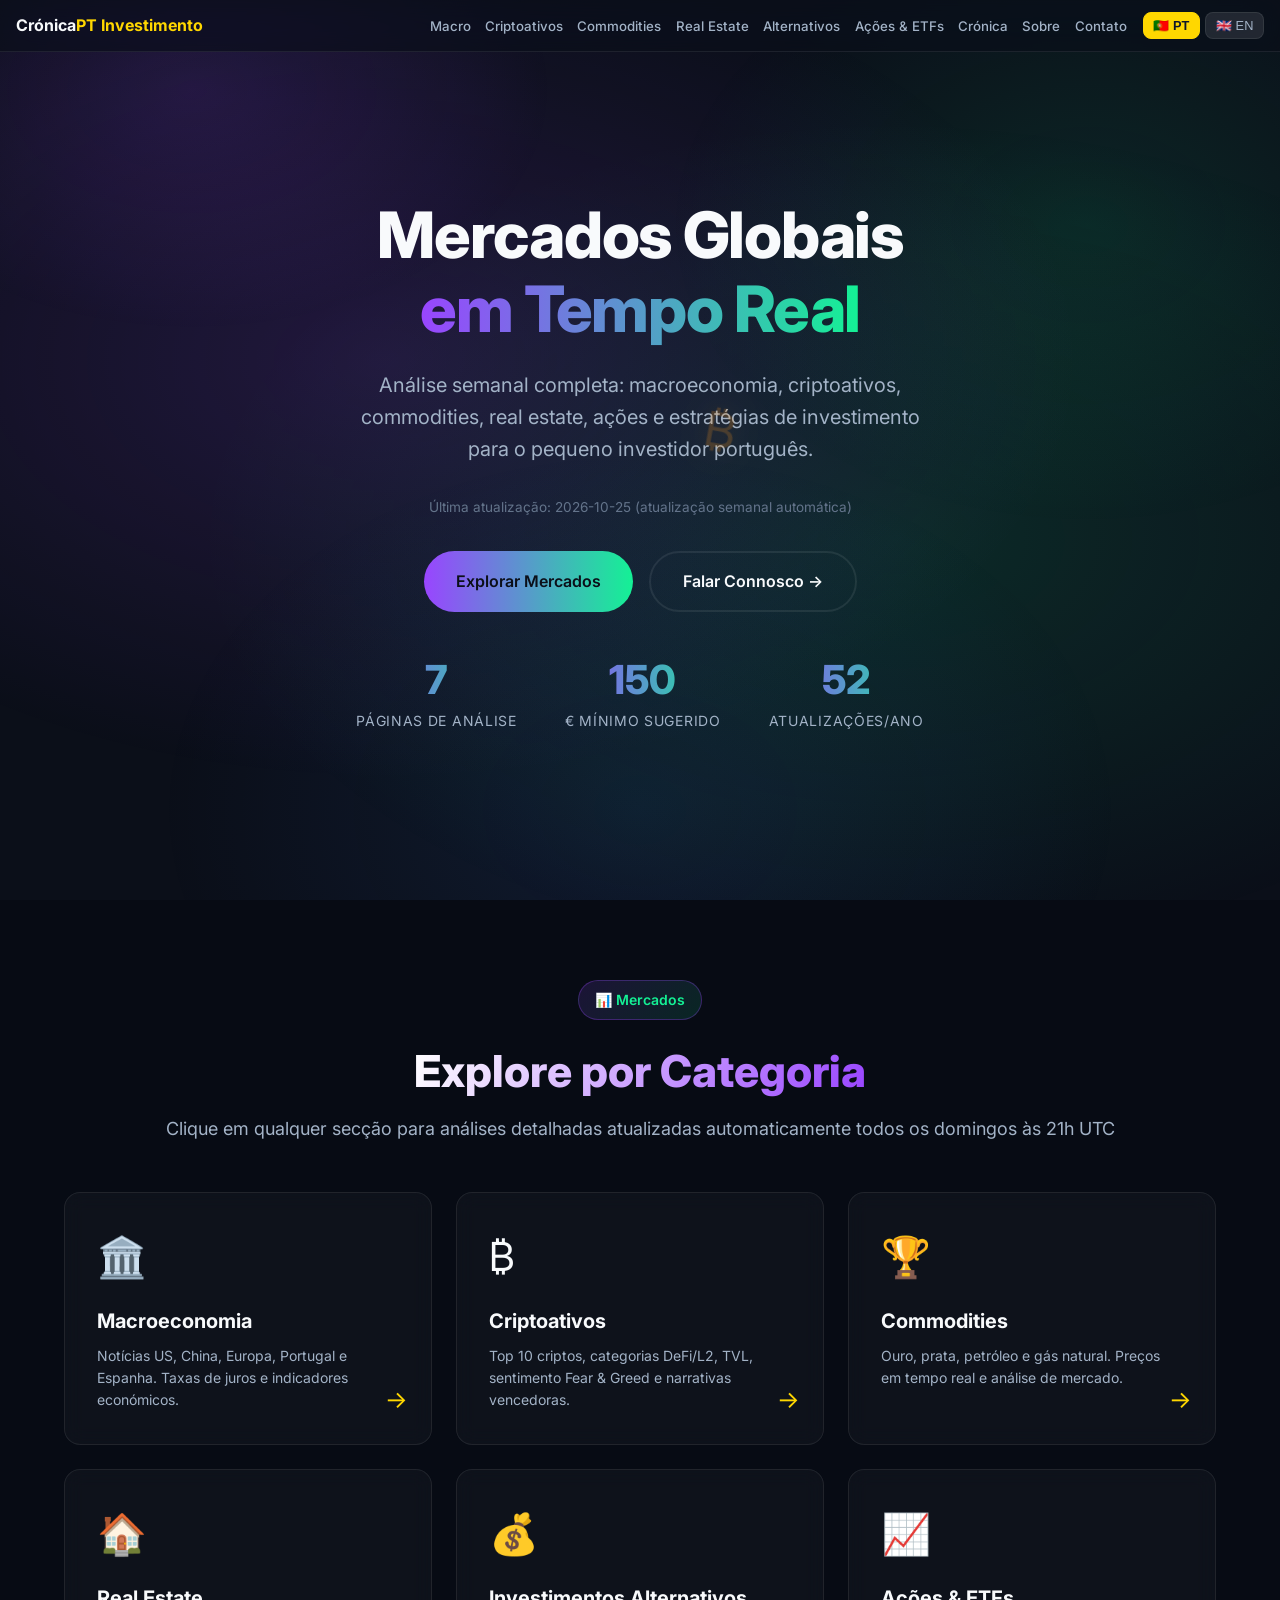
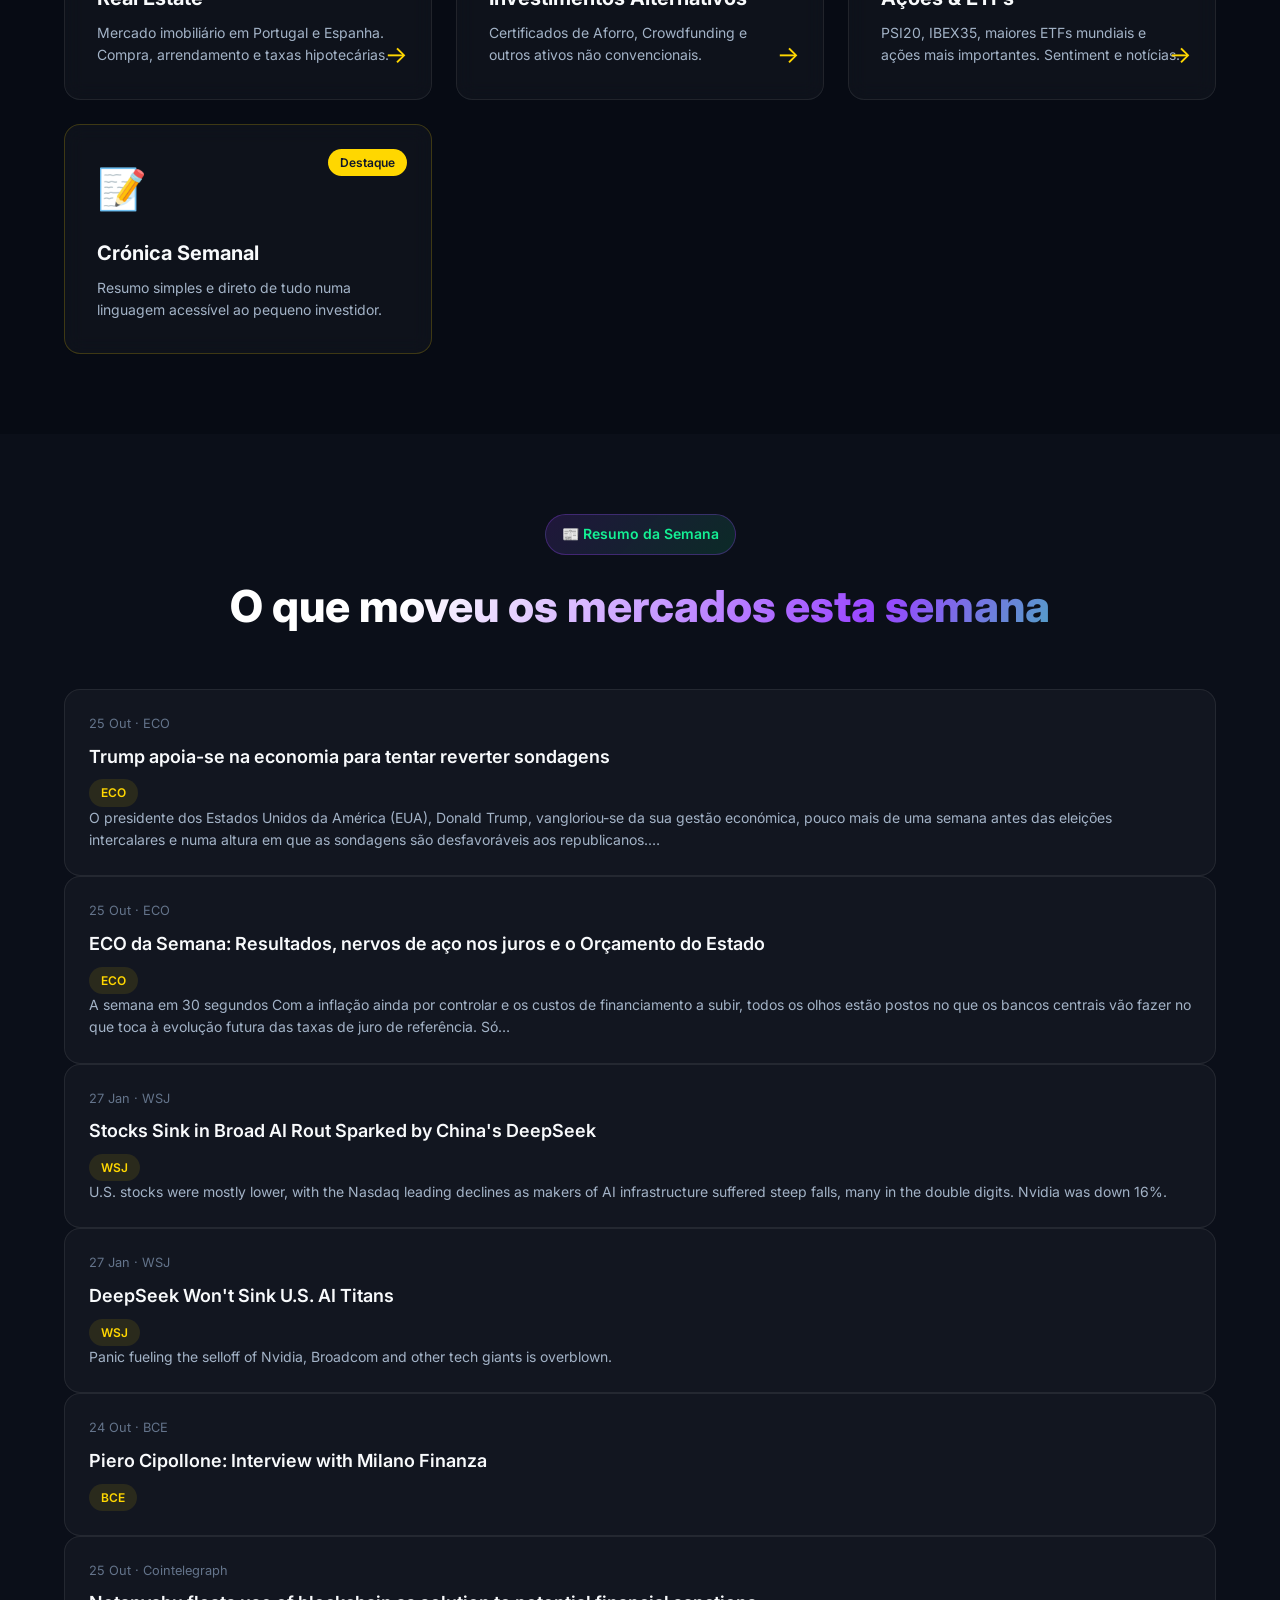
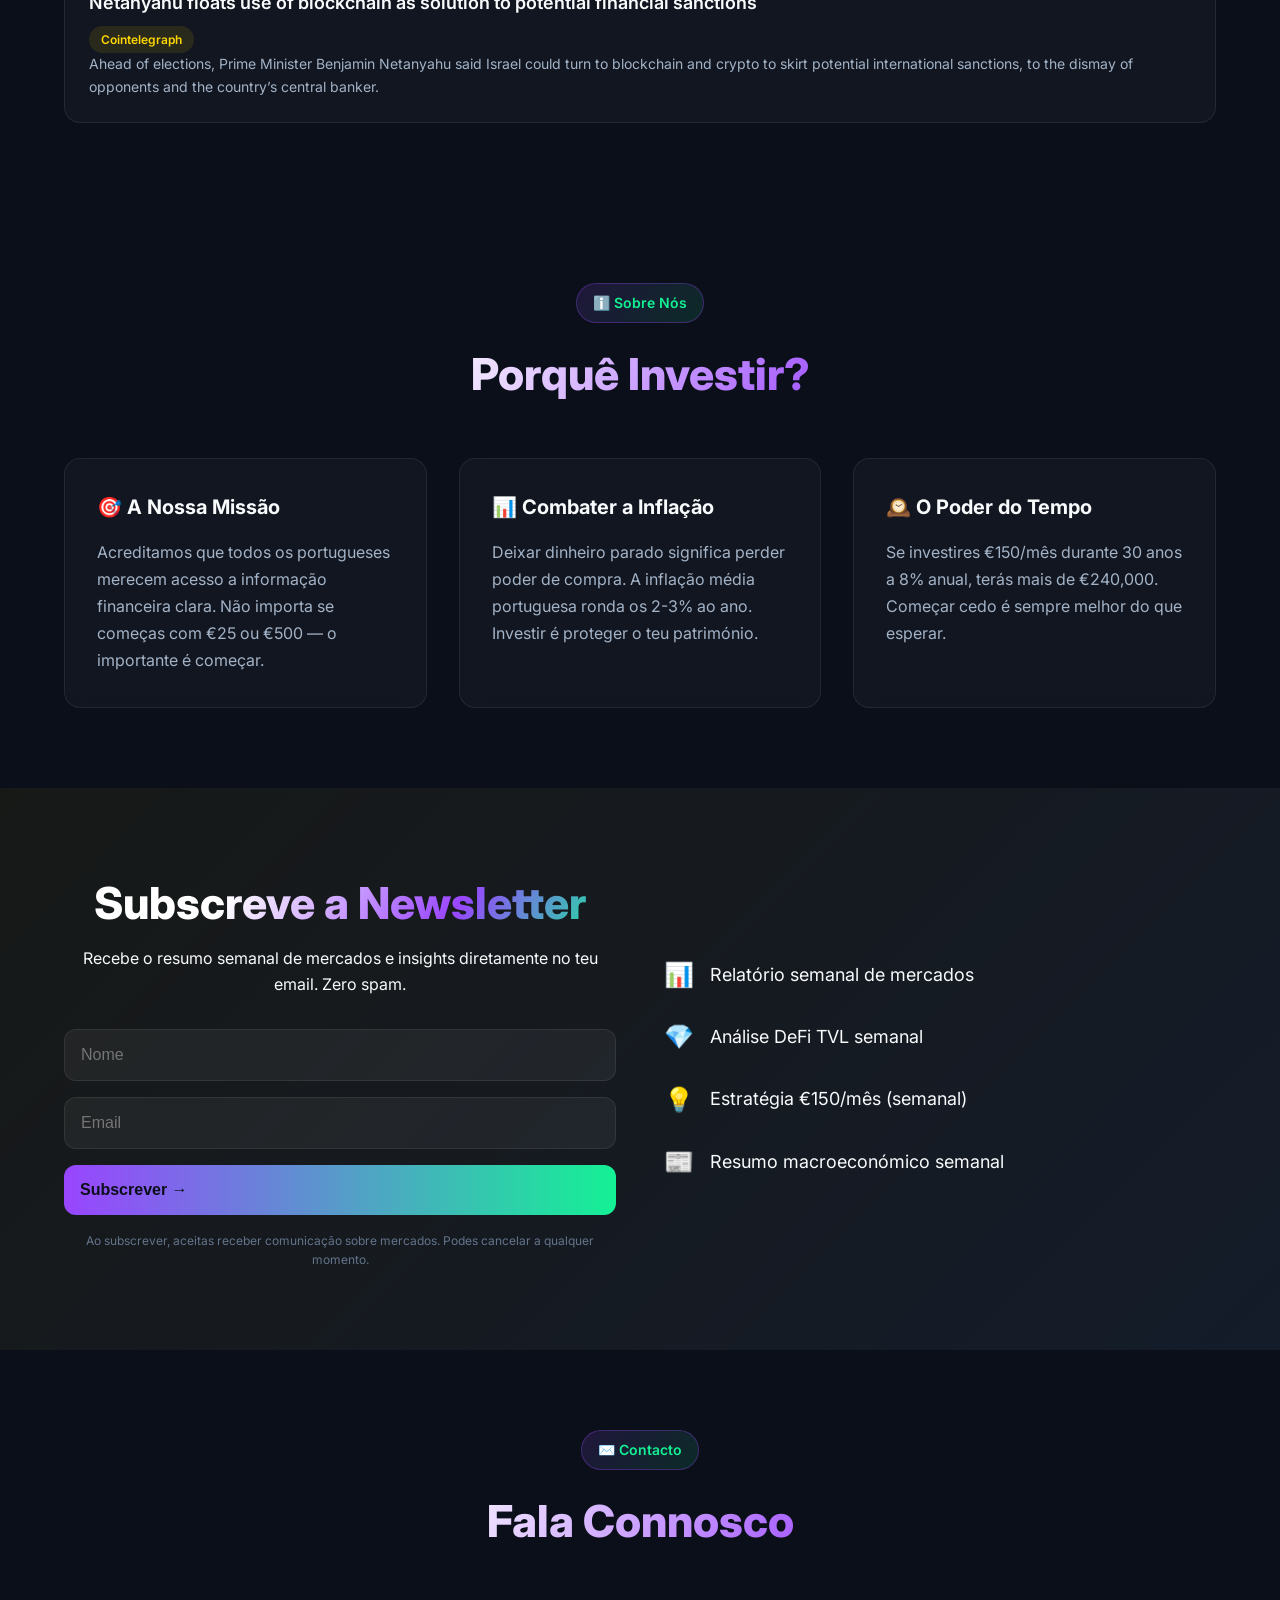
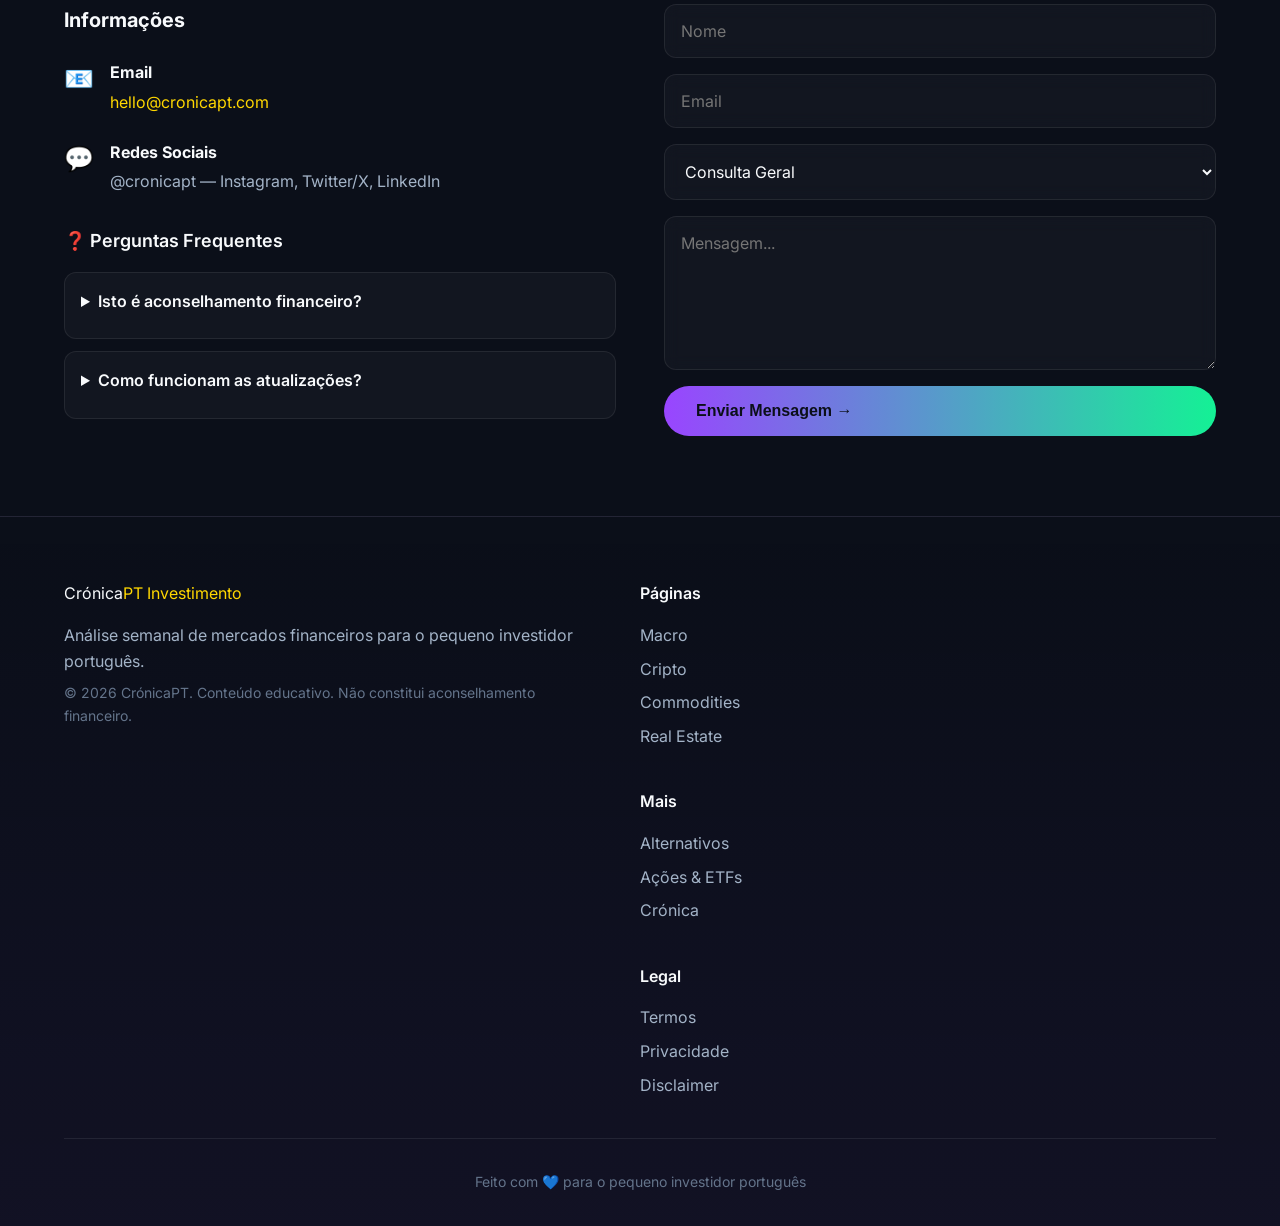
==== commit 4449b51b: "📊 Daily market data update [Auto]" ====
--- a/index.html
+++ b/index.html
@@ -40,7 +40,7 @@
     <div class="hero-content">
       <h1 class="hero-title" data-i18n="hero.title">Mercados Globais<br><span class="gradient-text">em Tempo Real</span></h1>
       <p class="hero-subtitle" data-i18n="hero.subtitle">Análise semanal completa: macroeconomia, criptoativos, commodities, real estate, ações e estratégias de investimento para o pequeno investidor português.</p>
-      <p class="hero-update" id="lastUpdate" style="font-size:0.85rem;color:var(--text-muted);margin-bottom:2rem;">Última atualização: 2026-10-18 (atualização semanal automática)</p>
+      <p class="hero-update" id="lastUpdate" style="font-size:0.85rem;color:var(--text-muted);margin-bottom:2rem;">Última atualização: 2026-10-25 (atualização semanal automática)</p>
       <div class="hero-buttons">
         <a href="macro.html" class="btn btn-primary">Explorar Mercados</a>
         <a href="#subscricao" class="btn btn-secondary">Falar Connosco →</a>
@@ -115,12 +115,12 @@
         <h2 class="section-title">O que moveu os mercados esta semana</h2>
       </div>
       <!-- NEWS-START:resumo -->
-        <article class="news-item fade-in"><p class="news-date" style="font-size:0.8rem;color:var(--text-muted);">18 Out · ECO</p><div class="news-item-header"><h3><a href="https://eco.sapo.pt/2026/10/18/chega-admite-defice-para-financiar-plano-de-emergencia-na-habitacao/" target="_blank" rel="noopener" style="color:inherit;text-decoration:none;">Chega admite défice para financiar plano de emergência na habitação</a></h3><span class="news-badge">ECO</span></div><p>O Chega vai apresentar um “pacote legislativo de emergência” para a habitação, propondo aumentar as deduções em IRS, e admitiu défice orçamental para financiar este plano. Numa conferência de imprensa na sede nacional do Chega,…</p></article>
-        <article class="news-item fade-in"><p class="news-date" style="font-size:0.8rem;color:var(--text-muted);">18 Out · ECO</p><div class="news-item-header"><h3><a href="https://eco.sapo.pt/2026/10/18/eco-da-semana-crescimento-da-china-earnings-season-e-notacao-de-franca/" target="_blank" rel="noopener" style="color:inherit;text-decoration:none;">ECO da Semana: Crescimento da China, ‘earnings season’ e notação de França</a></h3><span class="news-badge">ECO</span></div><p>A semana em 30 segundos A semana arranca com os dados do crescimento da segunda maior economia do mundo – a chinesa – que deverá ter registado uma expansão de 4,4% no terceiro trimestre, alicerçada pela procura global por…</p></article>
+        <article class="news-item fade-in"><p class="news-date" style="font-size:0.8rem;color:var(--text-muted);">25 Out · ECO</p><div class="news-item-header"><h3><a href="https://eco.sapo.pt/2026/10/25/trump-apoia-se-na-economia-para-tentar-reverter-sondagens/" target="_blank" rel="noopener" style="color:inherit;text-decoration:none;">Trump apoia-se na economia para tentar reverter sondagens</a></h3><span class="news-badge">ECO</span></div><p>O presidente dos Estados Unidos da América (EUA), Donald Trump, vangloriou-se da sua gestão económica, pouco mais de uma semana antes das eleições intercalares e numa altura em que as sondagens são desfavoráveis aos republicanos.…</p></article>
+        <article class="news-item fade-in"><p class="news-date" style="font-size:0.8rem;color:var(--text-muted);">25 Out · ECO</p><div class="news-item-header"><h3><a href="https://eco.sapo.pt/2026/10/25/eco-da-semana-resultados-nervos-de-aco-nos-juros-e-o-orcamento-do-estado/" target="_blank" rel="noopener" style="color:inherit;text-decoration:none;">ECO da Semana: Resultados, nervos de aço nos juros e o Orçamento do Estado</a></h3><span class="news-badge">ECO</span></div><p>A semana em 30 segundos Com a inflação ainda por controlar e os custos de financiamento a subir, todos os olhos estão postos no que os bancos centrais vão fazer no que toca à evolução futura das taxas de juro de referência. Só…</p></article>
         <article class="news-item fade-in"><p class="news-date" style="font-size:0.8rem;color:var(--text-muted);">27 Jan · WSJ</p><div class="news-item-header"><h3><a href="https://www.wsj.com/articles/nikkei-may-rise-as-weak-yen-raises-earnings-hopes-776a8056?mod=rss_markets_main" target="_blank" rel="noopener" style="color:inherit;text-decoration:none;">Stocks Sink in Broad AI Rout Sparked by China's DeepSeek</a></h3><span class="news-badge">WSJ</span></div><p>U.S. stocks were mostly lower, with the Nasdaq leading declines as makers of AI infrastructure suffered steep falls, many in the double digits. Nvidia was down 16%.</p></article>
         <article class="news-item fade-in"><p class="news-date" style="font-size:0.8rem;color:var(--text-muted);">27 Jan · WSJ</p><div class="news-item-header"><h3><a href="https://www.wsj.com/articles/deepseek-us-ai-stocks-nvidia-broadcom-6cdfae81?mod=rss_markets_main" target="_blank" rel="noopener" style="color:inherit;text-decoration:none;">DeepSeek Won't Sink U.S. AI Titans</a></h3><span class="news-badge">WSJ</span></div><p>Panic fueling the selloff of Nvidia, Broadcom and other tech giants is overblown.</p></article>
-        <article class="news-item fade-in"><p class="news-date" style="font-size:0.8rem;color:var(--text-muted);">17 Out · BCE</p><div class="news-item-header"><h3><a href="https://www.ecb.europa.eu//press/key/date/2026/html/ecb.sp261017~7015ea3099.en.html" target="_blank" rel="noopener" style="color:inherit;text-decoration:none;">Christine Lagarde: IMFC Statement</a></h3><span class="news-badge">BCE</span></div></article>
-        <article class="news-item fade-in"><p class="news-date" style="font-size:0.8rem;color:var(--text-muted);">18 Out · Cointelegraph</p><div class="news-item-header"><h3><a href="https://cointelegraph.com/news/what-happened-in-crypto-today?utm_source=rss_feed&utm_medium=rss&utm_campaign=rss_partner_inbound" target="_blank" rel="noopener" style="color:inherit;text-decoration:none;">Here’s what happened in crypto today</a></h3><span class="news-badge">Cointelegraph</span></div><p>Need to know what happened in crypto today? Here is the latest news on daily trends and events impacting Bitcoin price, blockchain, DeFi, Web3 and crypto regulation.</p></article>
+        <article class="news-item fade-in"><p class="news-date" style="font-size:0.8rem;color:var(--text-muted);">24 Out · BCE</p><div class="news-item-header"><h3><a href="https://www.ecb.europa.eu//press/inter/date/2026/html/ecb.in261024~ee2ba73cf3.en.html" target="_blank" rel="noopener" style="color:inherit;text-decoration:none;">Piero Cipollone: Interview with Milano Finanza</a></h3><span class="news-badge">BCE</span></div></article>
+        <article class="news-item fade-in"><p class="news-date" style="font-size:0.8rem;color:var(--text-muted);">25 Out · Cointelegraph</p><div class="news-item-header"><h3><a href="https://cointelegraph.com/news/netanyahu-floats-use-of-blockchain-as-solution-to-potential-financial-sanctions?utm_source=rss_feed&utm_medium=rss&utm_campaign=rss_partner_inbound" target="_blank" rel="noopener" style="color:inherit;text-decoration:none;">Netanyahu floats use of blockchain as solution to potential financial sanctions</a></h3><span class="news-badge">Cointelegraph</span></div><p>Ahead of elections, Prime Minister Benjamin Netanyahu said Israel could turn to blockchain and crypto to skirt potential international sanctions, to the dismay of opponents and the country’s central banker.</p></article>
       <!-- NEWS-END -->
     </div>
   </section>
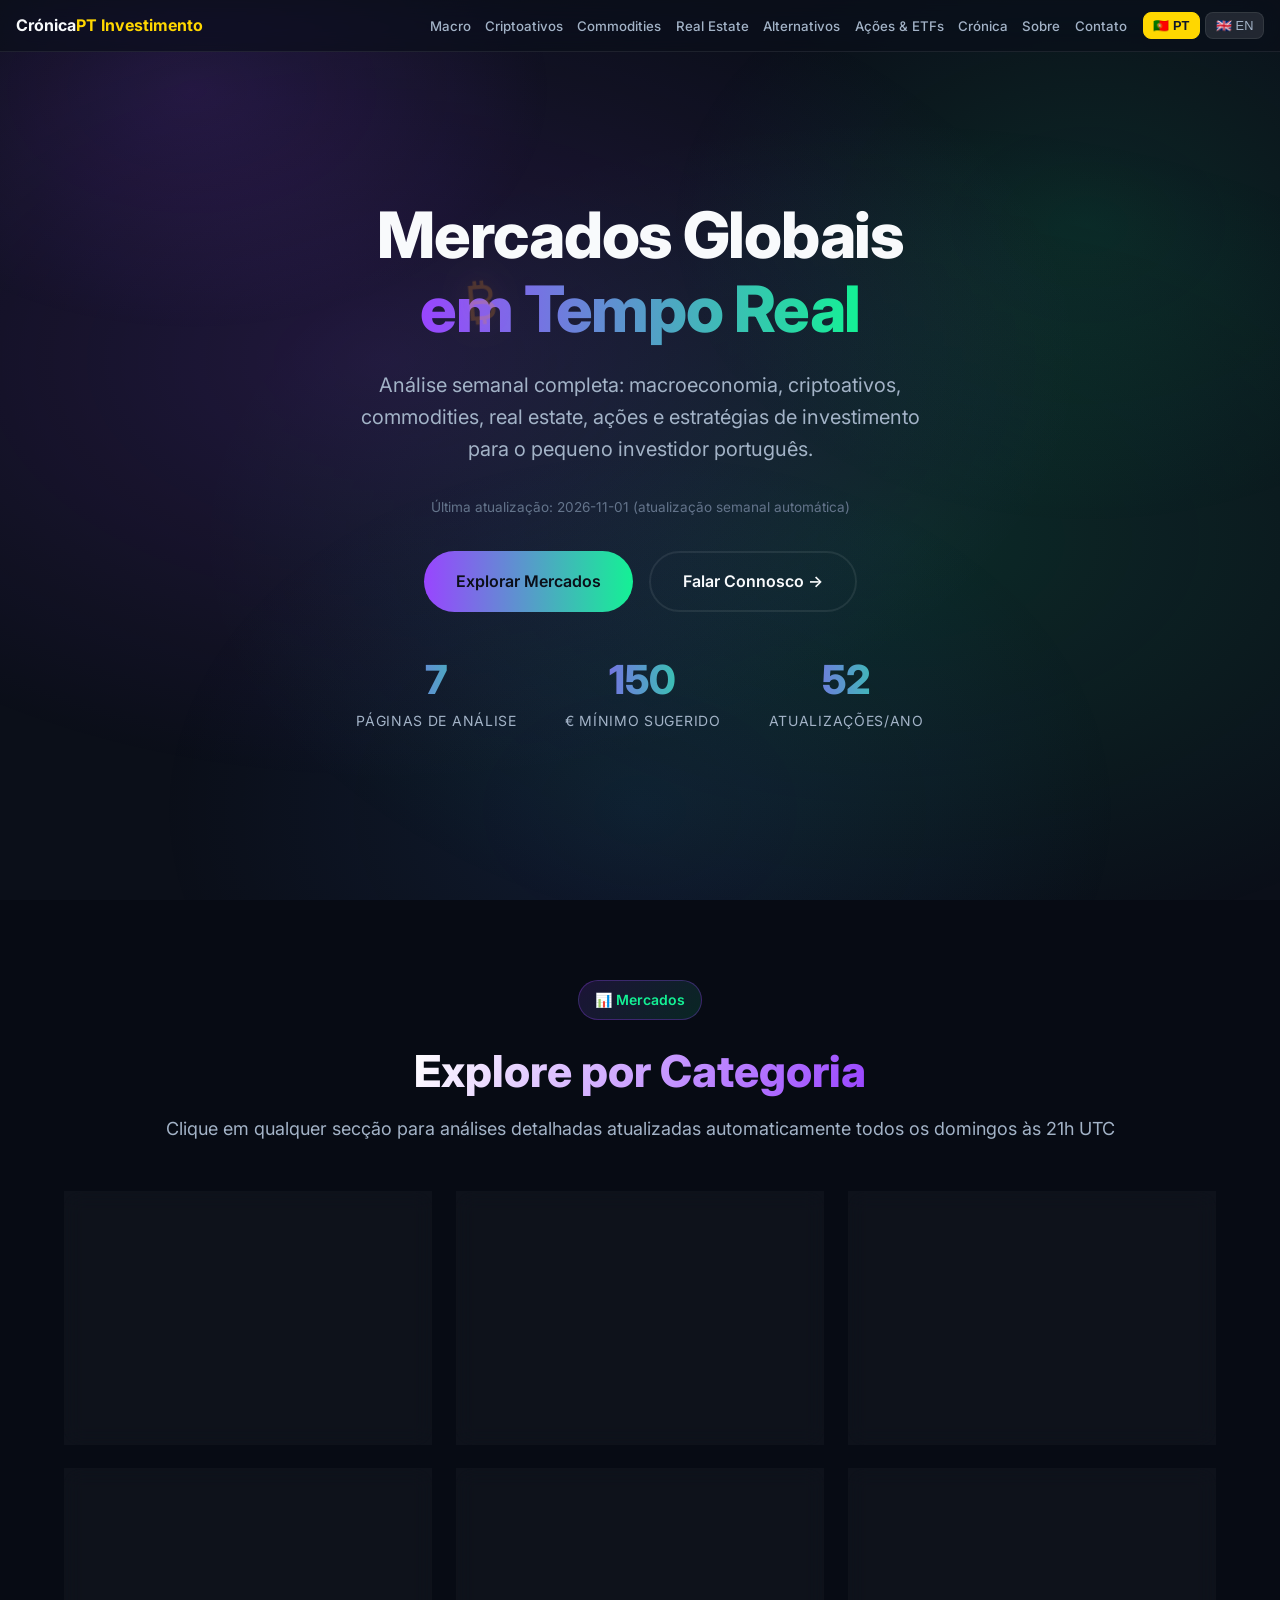
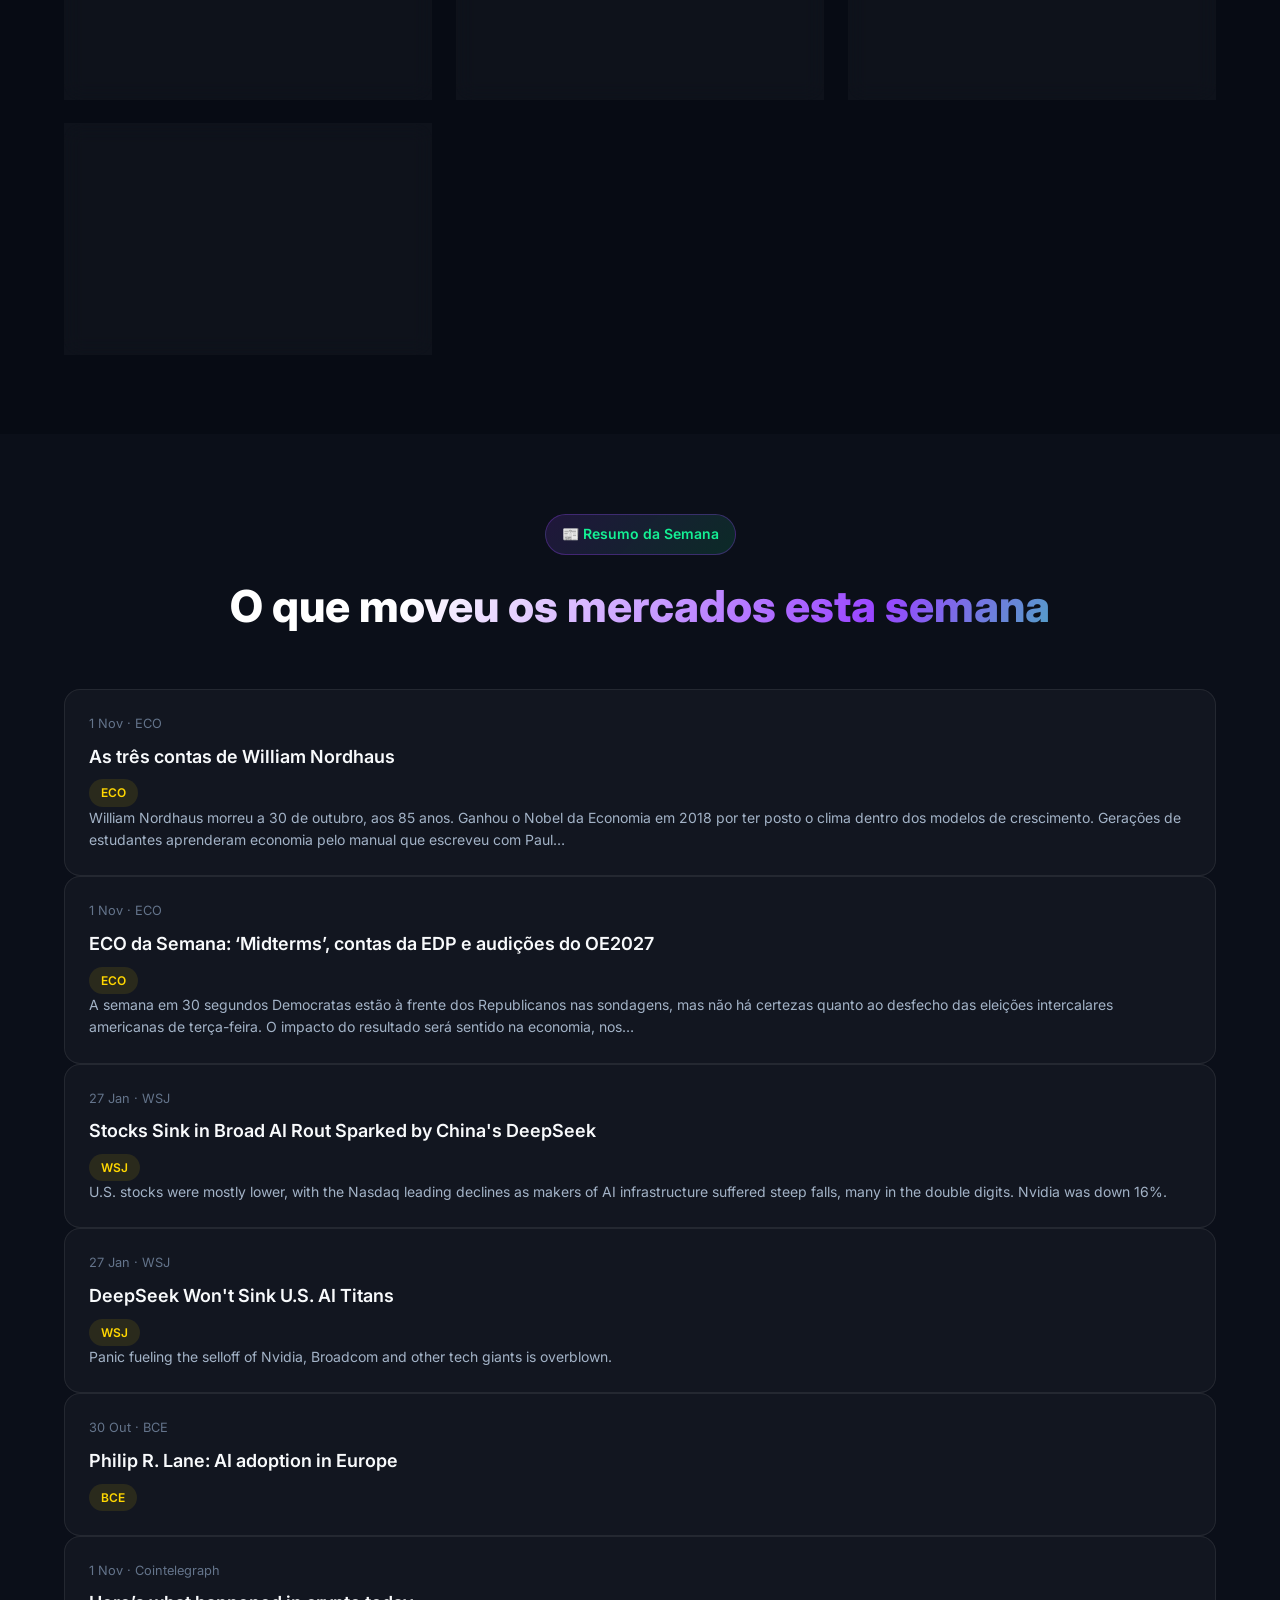
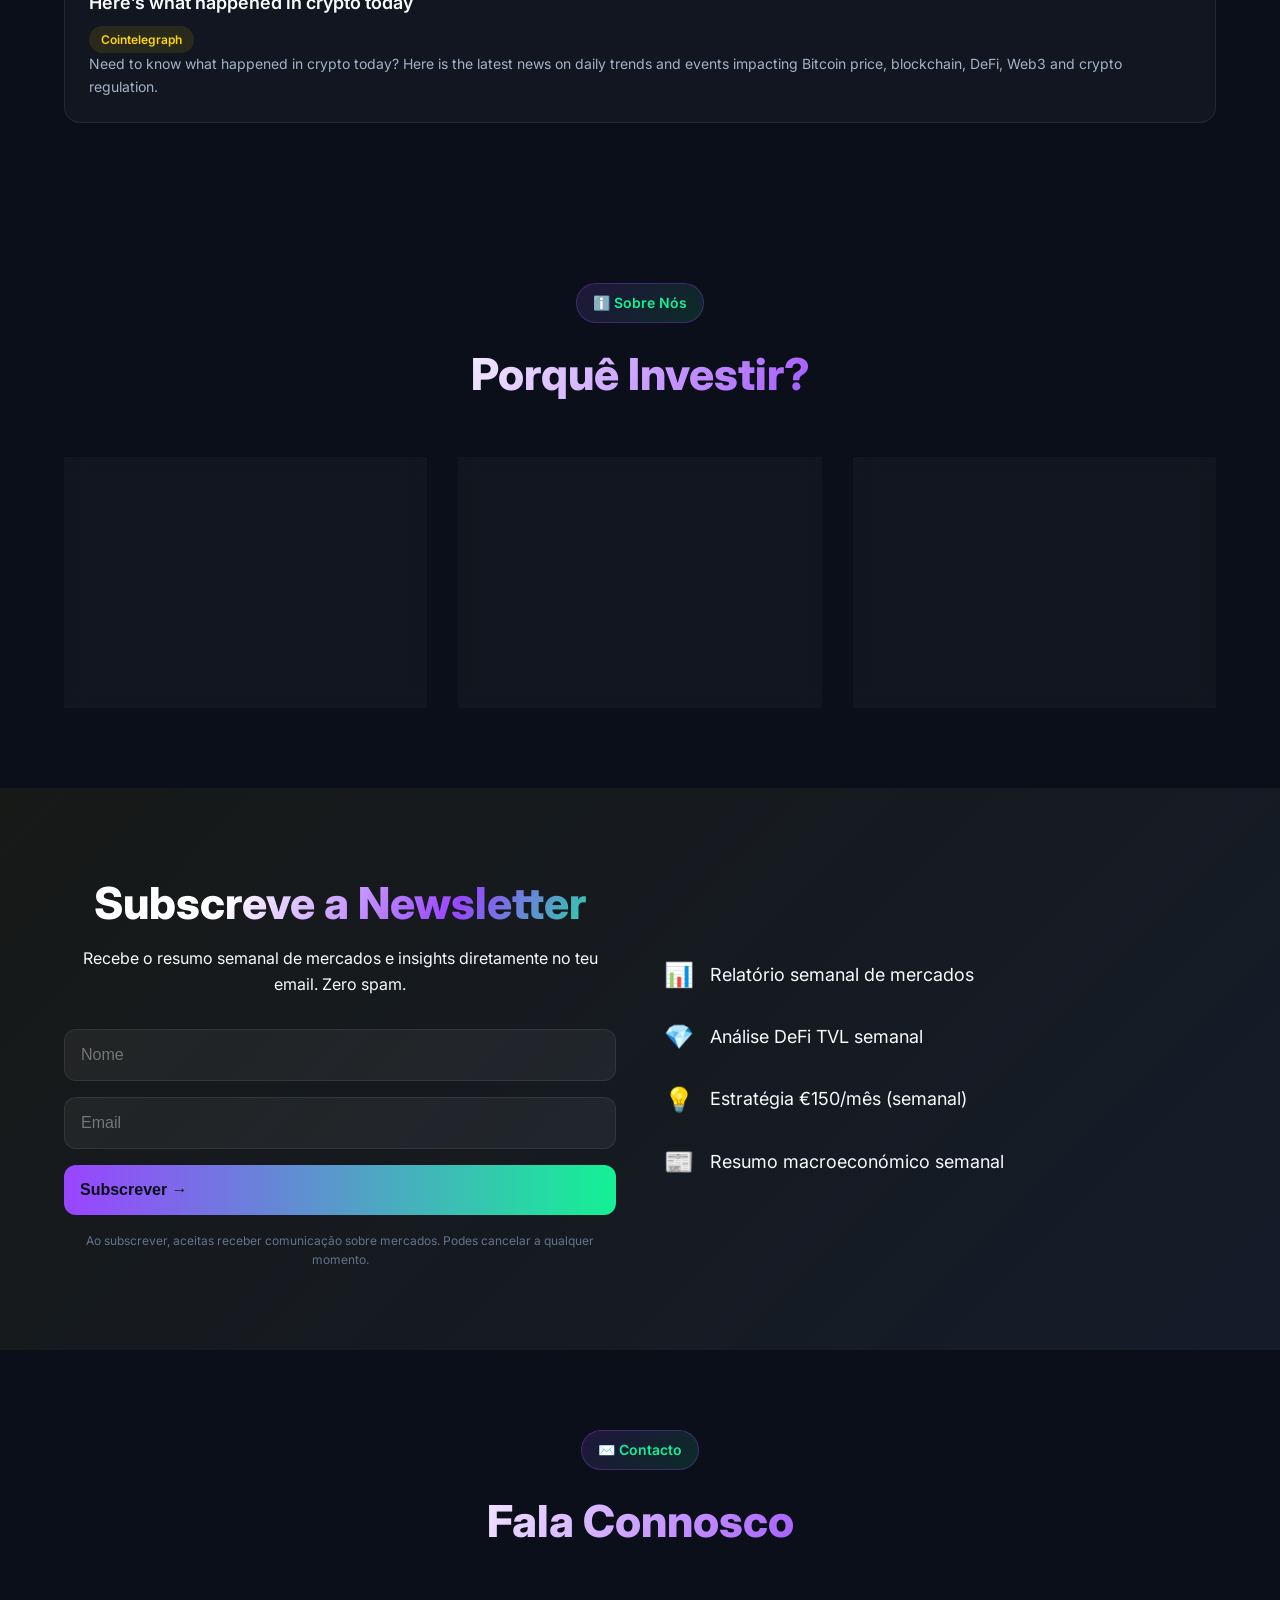
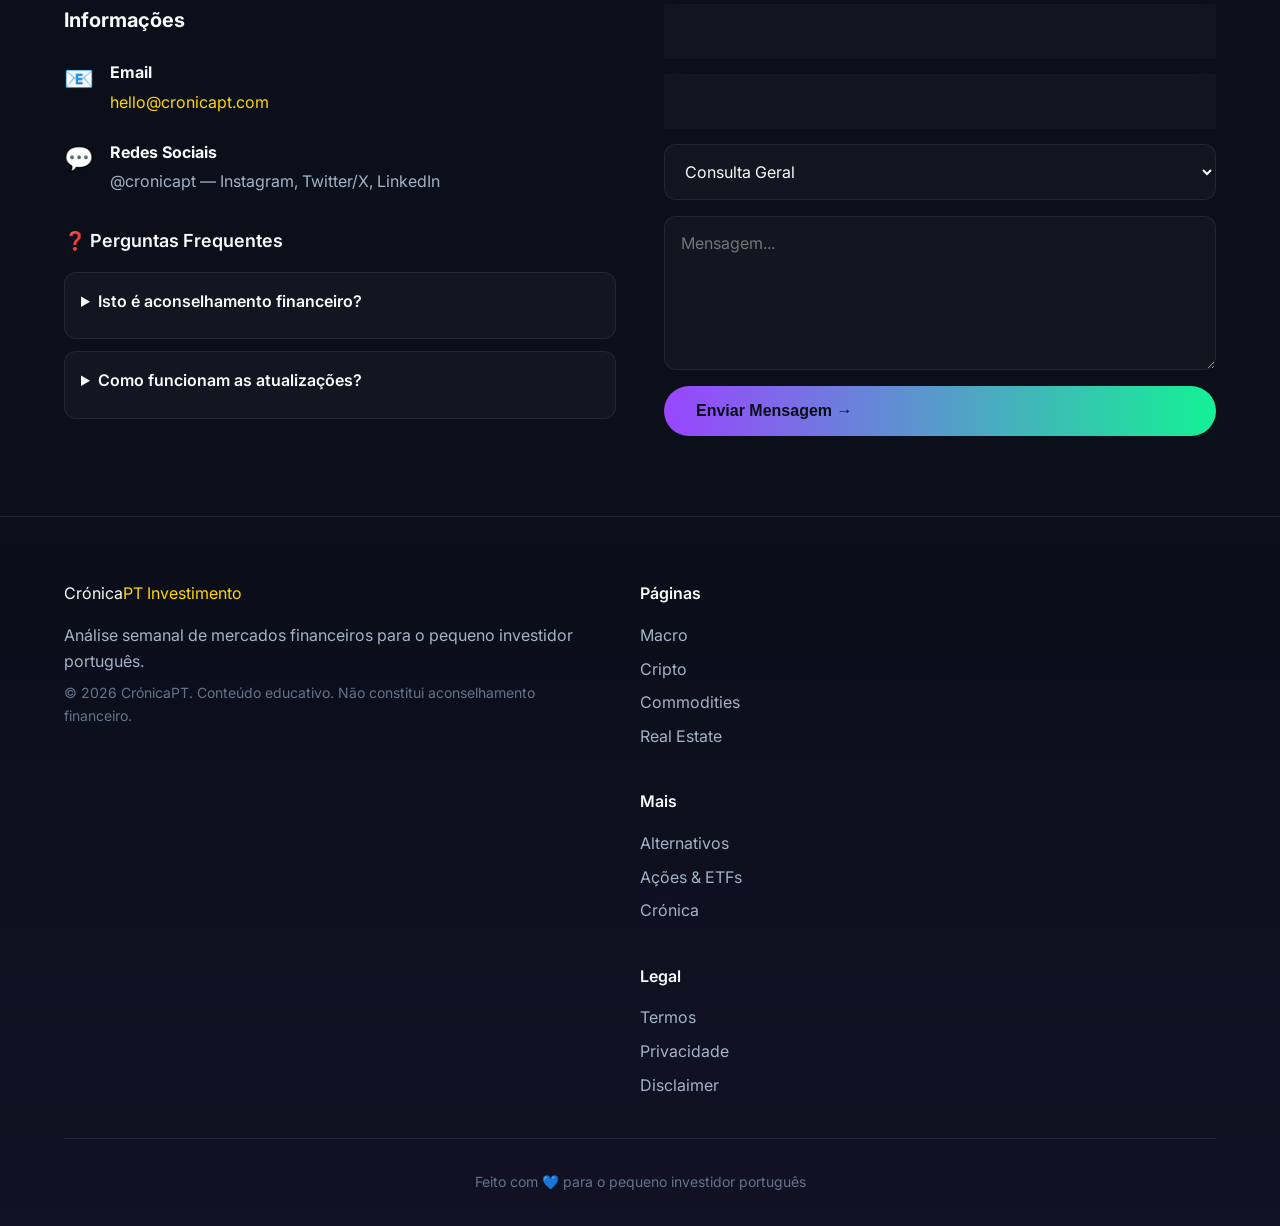
==== commit b7e86f8e: "📊 Daily market data update [Auto]" ====
--- a/index.html
+++ b/index.html
@@ -40,7 +40,7 @@
     <div class="hero-content">
       <h1 class="hero-title" data-i18n="hero.title">Mercados Globais<br><span class="gradient-text">em Tempo Real</span></h1>
       <p class="hero-subtitle" data-i18n="hero.subtitle">Análise semanal completa: macroeconomia, criptoativos, commodities, real estate, ações e estratégias de investimento para o pequeno investidor português.</p>
-      <p class="hero-update" id="lastUpdate" style="font-size:0.85rem;color:var(--text-muted);margin-bottom:2rem;">Última atualização: 2026-10-25 (atualização semanal automática)</p>
+      <p class="hero-update" id="lastUpdate" style="font-size:0.85rem;color:var(--text-muted);margin-bottom:2rem;">Última atualização: 2026-11-01 (atualização semanal automática)</p>
       <div class="hero-buttons">
         <a href="macro.html" class="btn btn-primary">Explorar Mercados</a>
         <a href="#subscricao" class="btn btn-secondary">Falar Connosco →</a>
@@ -115,12 +115,12 @@
         <h2 class="section-title">O que moveu os mercados esta semana</h2>
       </div>
       <!-- NEWS-START:resumo -->
-        <article class="news-item fade-in"><p class="news-date" style="font-size:0.8rem;color:var(--text-muted);">25 Out · ECO</p><div class="news-item-header"><h3><a href="https://eco.sapo.pt/2026/10/25/trump-apoia-se-na-economia-para-tentar-reverter-sondagens/" target="_blank" rel="noopener" style="color:inherit;text-decoration:none;">Trump apoia-se na economia para tentar reverter sondagens</a></h3><span class="news-badge">ECO</span></div><p>O presidente dos Estados Unidos da América (EUA), Donald Trump, vangloriou-se da sua gestão económica, pouco mais de uma semana antes das eleições intercalares e numa altura em que as sondagens são desfavoráveis aos republicanos.…</p></article>
-        <article class="news-item fade-in"><p class="news-date" style="font-size:0.8rem;color:var(--text-muted);">25 Out · ECO</p><div class="news-item-header"><h3><a href="https://eco.sapo.pt/2026/10/25/eco-da-semana-resultados-nervos-de-aco-nos-juros-e-o-orcamento-do-estado/" target="_blank" rel="noopener" style="color:inherit;text-decoration:none;">ECO da Semana: Resultados, nervos de aço nos juros e o Orçamento do Estado</a></h3><span class="news-badge">ECO</span></div><p>A semana em 30 segundos Com a inflação ainda por controlar e os custos de financiamento a subir, todos os olhos estão postos no que os bancos centrais vão fazer no que toca à evolução futura das taxas de juro de referência. Só…</p></article>
+        <article class="news-item fade-in"><p class="news-date" style="font-size:0.8rem;color:var(--text-muted);">1 Nov · ECO</p><div class="news-item-header"><h3><a href="https://eco.sapo.pt/opiniao/as-tres-contas-de-william-nordhaus/" target="_blank" rel="noopener" style="color:inherit;text-decoration:none;">As três contas de William Nordhaus</a></h3><span class="news-badge">ECO</span></div><p>William Nordhaus morreu a 30 de outubro, aos 85 anos. Ganhou o Nobel da Economia em 2018 por ter posto o clima dentro dos modelos de crescimento. Gerações de estudantes aprenderam economia pelo manual que escreveu com Paul…</p></article>
+        <article class="news-item fade-in"><p class="news-date" style="font-size:0.8rem;color:var(--text-muted);">1 Nov · ECO</p><div class="news-item-header"><h3><a href="https://eco.sapo.pt/2026/11/01/eco-da-semana-midterms-contas-da-edp-e-audicoes-do-oe2027/" target="_blank" rel="noopener" style="color:inherit;text-decoration:none;">ECO da Semana: ‘Midterms’, contas da EDP e audições do OE2027</a></h3><span class="news-badge">ECO</span></div><p>A semana em 30 segundos Democratas estão à frente dos Republicanos nas sondagens, mas não há certezas quanto ao desfecho das eleições intercalares americanas de terça-feira. O impacto do resultado será sentido na economia, nos…</p></article>
         <article class="news-item fade-in"><p class="news-date" style="font-size:0.8rem;color:var(--text-muted);">27 Jan · WSJ</p><div class="news-item-header"><h3><a href="https://www.wsj.com/articles/nikkei-may-rise-as-weak-yen-raises-earnings-hopes-776a8056?mod=rss_markets_main" target="_blank" rel="noopener" style="color:inherit;text-decoration:none;">Stocks Sink in Broad AI Rout Sparked by China's DeepSeek</a></h3><span class="news-badge">WSJ</span></div><p>U.S. stocks were mostly lower, with the Nasdaq leading declines as makers of AI infrastructure suffered steep falls, many in the double digits. Nvidia was down 16%.</p></article>
         <article class="news-item fade-in"><p class="news-date" style="font-size:0.8rem;color:var(--text-muted);">27 Jan · WSJ</p><div class="news-item-header"><h3><a href="https://www.wsj.com/articles/deepseek-us-ai-stocks-nvidia-broadcom-6cdfae81?mod=rss_markets_main" target="_blank" rel="noopener" style="color:inherit;text-decoration:none;">DeepSeek Won't Sink U.S. AI Titans</a></h3><span class="news-badge">WSJ</span></div><p>Panic fueling the selloff of Nvidia, Broadcom and other tech giants is overblown.</p></article>
-        <article class="news-item fade-in"><p class="news-date" style="font-size:0.8rem;color:var(--text-muted);">24 Out · BCE</p><div class="news-item-header"><h3><a href="https://www.ecb.europa.eu//press/inter/date/2026/html/ecb.in261024~ee2ba73cf3.en.html" target="_blank" rel="noopener" style="color:inherit;text-decoration:none;">Piero Cipollone: Interview with Milano Finanza</a></h3><span class="news-badge">BCE</span></div></article>
-        <article class="news-item fade-in"><p class="news-date" style="font-size:0.8rem;color:var(--text-muted);">25 Out · Cointelegraph</p><div class="news-item-header"><h3><a href="https://cointelegraph.com/news/netanyahu-floats-use-of-blockchain-as-solution-to-potential-financial-sanctions?utm_source=rss_feed&utm_medium=rss&utm_campaign=rss_partner_inbound" target="_blank" rel="noopener" style="color:inherit;text-decoration:none;">Netanyahu floats use of blockchain as solution to potential financial sanctions</a></h3><span class="news-badge">Cointelegraph</span></div><p>Ahead of elections, Prime Minister Benjamin Netanyahu said Israel could turn to blockchain and crypto to skirt potential international sanctions, to the dismay of opponents and the country’s central banker.</p></article>
+        <article class="news-item fade-in"><p class="news-date" style="font-size:0.8rem;color:var(--text-muted);">30 Out · BCE</p><div class="news-item-header"><h3><a href="https://www.ecb.europa.eu//press/key/date/2026/html/ecb.sp261030~08d9d540f0.en.html" target="_blank" rel="noopener" style="color:inherit;text-decoration:none;">Philip R. Lane: AI adoption in Europe</a></h3><span class="news-badge">BCE</span></div></article>
+        <article class="news-item fade-in"><p class="news-date" style="font-size:0.8rem;color:var(--text-muted);">1 Nov · Cointelegraph</p><div class="news-item-header"><h3><a href="https://cointelegraph.com/news/what-happened-in-crypto-today?utm_source=rss_feed&utm_medium=rss&utm_campaign=rss_partner_inbound" target="_blank" rel="noopener" style="color:inherit;text-decoration:none;">Here’s what happened in crypto today</a></h3><span class="news-badge">Cointelegraph</span></div><p>Need to know what happened in crypto today? Here is the latest news on daily trends and events impacting Bitcoin price, blockchain, DeFi, Web3 and crypto regulation.</p></article>
       <!-- NEWS-END -->
     </div>
   </section>
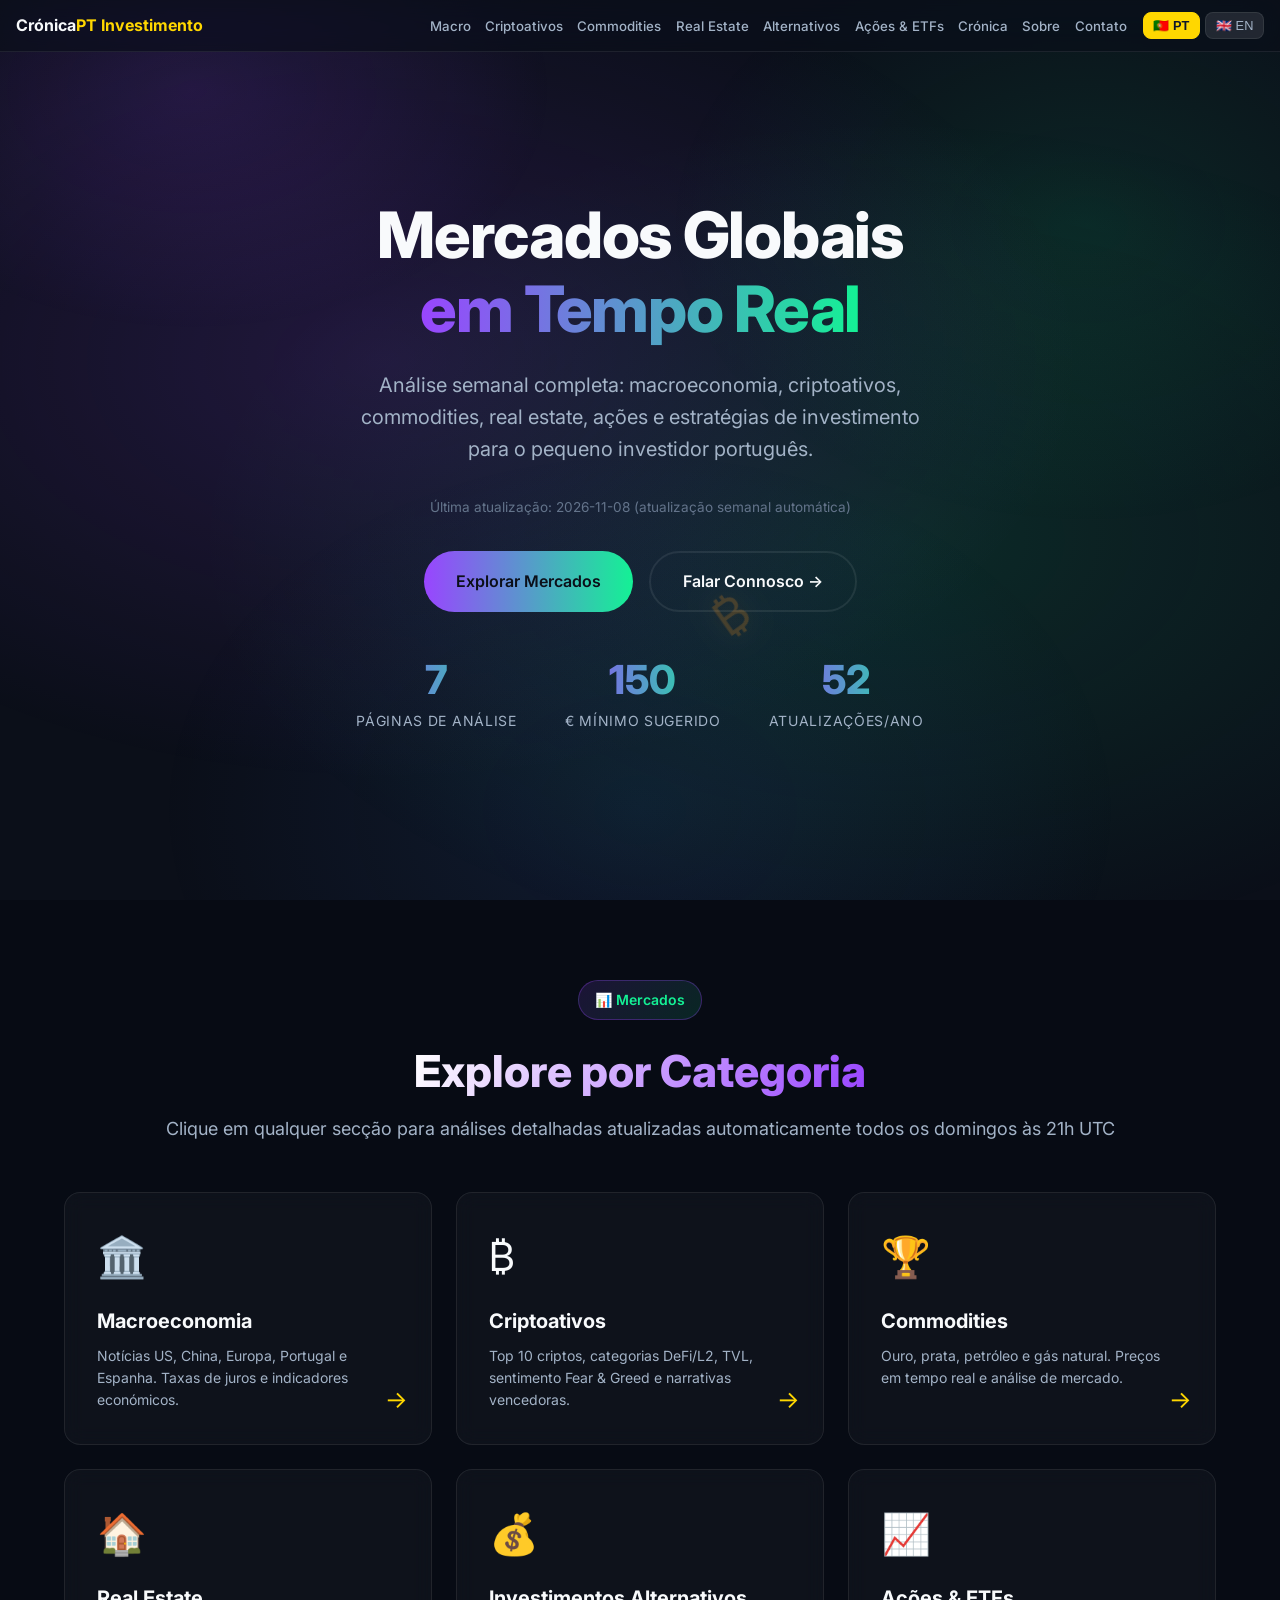
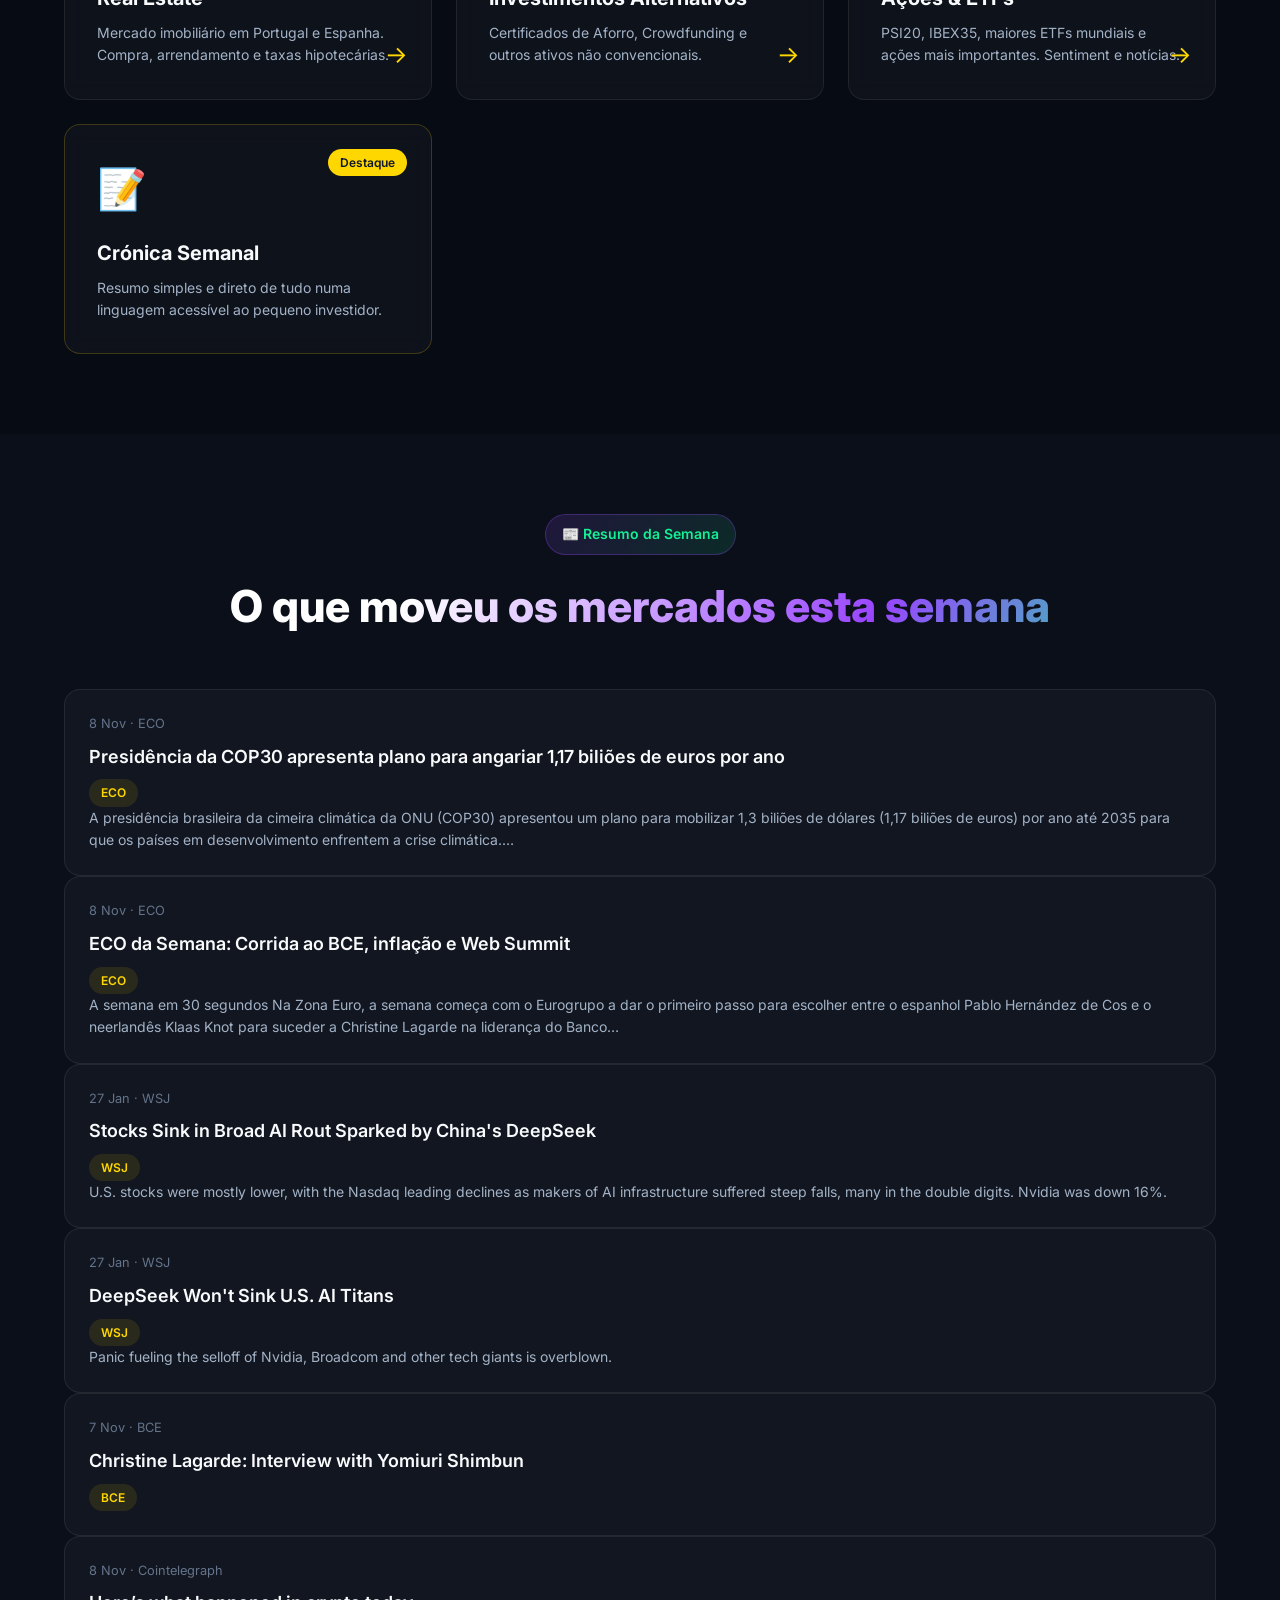
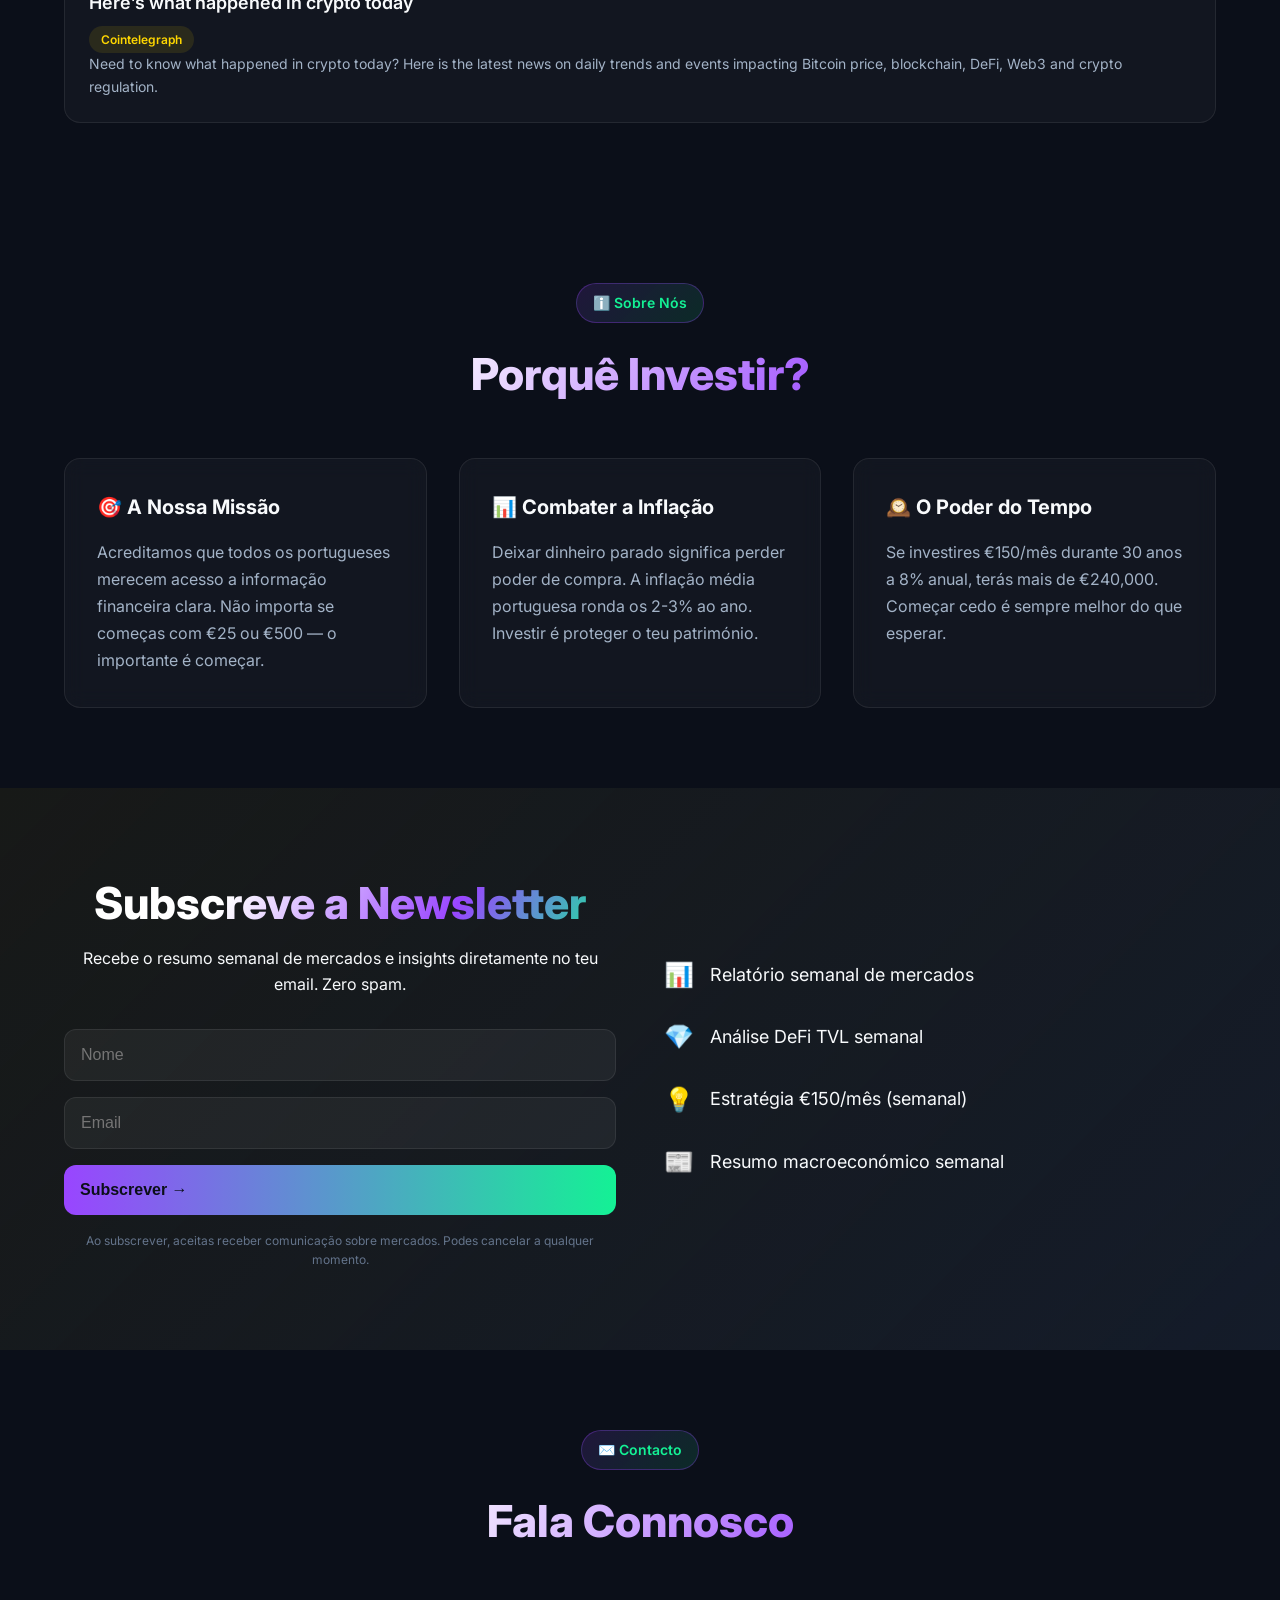
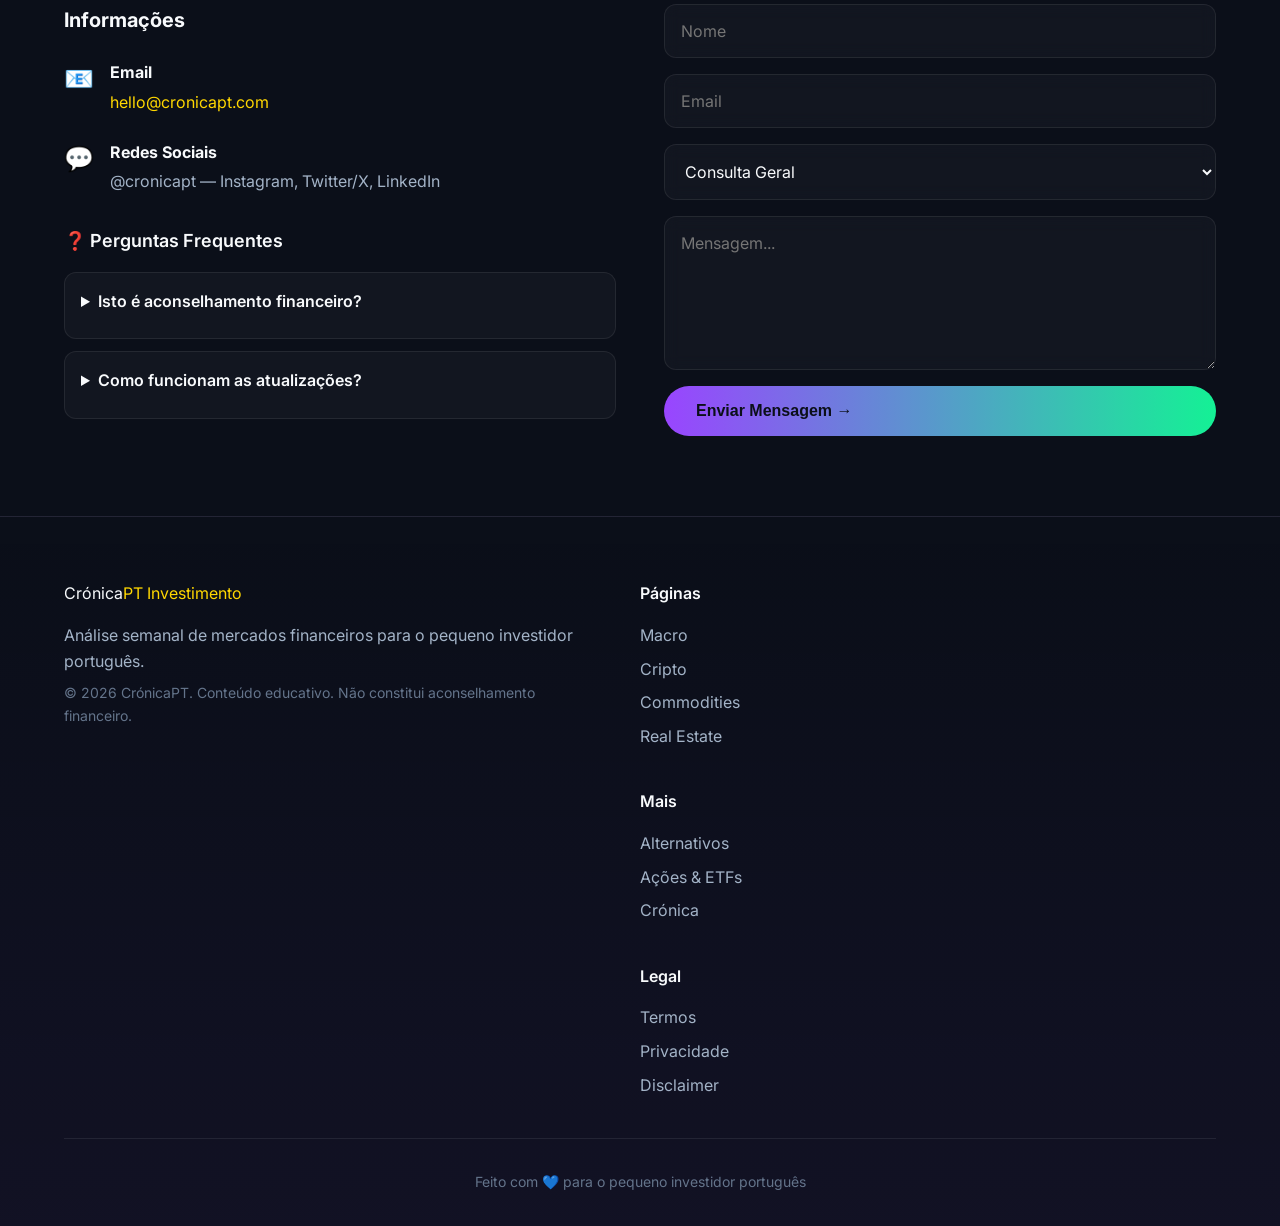
==== commit 709af8d5: "📊 Daily market data update [Auto]" ====
--- a/index.html
+++ b/index.html
@@ -40,7 +40,7 @@
     <div class="hero-content">
       <h1 class="hero-title" data-i18n="hero.title">Mercados Globais<br><span class="gradient-text">em Tempo Real</span></h1>
       <p class="hero-subtitle" data-i18n="hero.subtitle">Análise semanal completa: macroeconomia, criptoativos, commodities, real estate, ações e estratégias de investimento para o pequeno investidor português.</p>
-      <p class="hero-update" id="lastUpdate" style="font-size:0.85rem;color:var(--text-muted);margin-bottom:2rem;">Última atualização: 2026-11-01 (atualização semanal automática)</p>
+      <p class="hero-update" id="lastUpdate" style="font-size:0.85rem;color:var(--text-muted);margin-bottom:2rem;">Última atualização: 2026-11-08 (atualização semanal automática)</p>
       <div class="hero-buttons">
         <a href="macro.html" class="btn btn-primary">Explorar Mercados</a>
         <a href="#subscricao" class="btn btn-secondary">Falar Connosco →</a>
@@ -115,12 +115,12 @@
         <h2 class="section-title">O que moveu os mercados esta semana</h2>
       </div>
       <!-- NEWS-START:resumo -->
-        <article class="news-item fade-in"><p class="news-date" style="font-size:0.8rem;color:var(--text-muted);">1 Nov · ECO</p><div class="news-item-header"><h3><a href="https://eco.sapo.pt/opiniao/as-tres-contas-de-william-nordhaus/" target="_blank" rel="noopener" style="color:inherit;text-decoration:none;">As três contas de William Nordhaus</a></h3><span class="news-badge">ECO</span></div><p>William Nordhaus morreu a 30 de outubro, aos 85 anos. Ganhou o Nobel da Economia em 2018 por ter posto o clima dentro dos modelos de crescimento. Gerações de estudantes aprenderam economia pelo manual que escreveu com Paul…</p></article>
-        <article class="news-item fade-in"><p class="news-date" style="font-size:0.8rem;color:var(--text-muted);">1 Nov · ECO</p><div class="news-item-header"><h3><a href="https://eco.sapo.pt/2026/11/01/eco-da-semana-midterms-contas-da-edp-e-audicoes-do-oe2027/" target="_blank" rel="noopener" style="color:inherit;text-decoration:none;">ECO da Semana: ‘Midterms’, contas da EDP e audições do OE2027</a></h3><span class="news-badge">ECO</span></div><p>A semana em 30 segundos Democratas estão à frente dos Republicanos nas sondagens, mas não há certezas quanto ao desfecho das eleições intercalares americanas de terça-feira. O impacto do resultado será sentido na economia, nos…</p></article>
+        <article class="news-item fade-in"><p class="news-date" style="font-size:0.8rem;color:var(--text-muted);">8 Nov · ECO</p><div class="news-item-header"><h3><a href="https://eco.sapo.pt/2026/11/08/presidencia-da-cop30-apresenta-plano-para-angariar-117-bilioes-de-euros-por-ano/" target="_blank" rel="noopener" style="color:inherit;text-decoration:none;">Presidência da COP30 apresenta plano para angariar 1,17 biliões de euros por ano</a></h3><span class="news-badge">ECO</span></div><p>A presidência brasileira da cimeira climática da ONU (COP30) apresentou um plano para mobilizar 1,3 biliões de dólares (1,17 biliões de euros) por ano até 2035 para que os países em desenvolvimento enfrentem a crise climática.…</p></article>
+        <article class="news-item fade-in"><p class="news-date" style="font-size:0.8rem;color:var(--text-muted);">8 Nov · ECO</p><div class="news-item-header"><h3><a href="https://eco.sapo.pt/2026/11/08/eco-da-semana-corrida-ao-bce-inflacao-e-web-summit/" target="_blank" rel="noopener" style="color:inherit;text-decoration:none;">ECO da Semana: Corrida ao BCE, inflação e Web Summit</a></h3><span class="news-badge">ECO</span></div><p>A semana em 30 segundos Na Zona Euro, a semana começa com o Eurogrupo a dar o primeiro passo para escolher entre o espanhol Pablo Hernández de Cos e o neerlandês Klaas Knot para suceder a Christine Lagarde na liderança do Banco…</p></article>
         <article class="news-item fade-in"><p class="news-date" style="font-size:0.8rem;color:var(--text-muted);">27 Jan · WSJ</p><div class="news-item-header"><h3><a href="https://www.wsj.com/articles/nikkei-may-rise-as-weak-yen-raises-earnings-hopes-776a8056?mod=rss_markets_main" target="_blank" rel="noopener" style="color:inherit;text-decoration:none;">Stocks Sink in Broad AI Rout Sparked by China's DeepSeek</a></h3><span class="news-badge">WSJ</span></div><p>U.S. stocks were mostly lower, with the Nasdaq leading declines as makers of AI infrastructure suffered steep falls, many in the double digits. Nvidia was down 16%.</p></article>
         <article class="news-item fade-in"><p class="news-date" style="font-size:0.8rem;color:var(--text-muted);">27 Jan · WSJ</p><div class="news-item-header"><h3><a href="https://www.wsj.com/articles/deepseek-us-ai-stocks-nvidia-broadcom-6cdfae81?mod=rss_markets_main" target="_blank" rel="noopener" style="color:inherit;text-decoration:none;">DeepSeek Won't Sink U.S. AI Titans</a></h3><span class="news-badge">WSJ</span></div><p>Panic fueling the selloff of Nvidia, Broadcom and other tech giants is overblown.</p></article>
-        <article class="news-item fade-in"><p class="news-date" style="font-size:0.8rem;color:var(--text-muted);">30 Out · BCE</p><div class="news-item-header"><h3><a href="https://www.ecb.europa.eu//press/key/date/2026/html/ecb.sp261030~08d9d540f0.en.html" target="_blank" rel="noopener" style="color:inherit;text-decoration:none;">Philip R. Lane: AI adoption in Europe</a></h3><span class="news-badge">BCE</span></div></article>
-        <article class="news-item fade-in"><p class="news-date" style="font-size:0.8rem;color:var(--text-muted);">1 Nov · Cointelegraph</p><div class="news-item-header"><h3><a href="https://cointelegraph.com/news/what-happened-in-crypto-today?utm_source=rss_feed&utm_medium=rss&utm_campaign=rss_partner_inbound" target="_blank" rel="noopener" style="color:inherit;text-decoration:none;">Here’s what happened in crypto today</a></h3><span class="news-badge">Cointelegraph</span></div><p>Need to know what happened in crypto today? Here is the latest news on daily trends and events impacting Bitcoin price, blockchain, DeFi, Web3 and crypto regulation.</p></article>
+        <article class="news-item fade-in"><p class="news-date" style="font-size:0.8rem;color:var(--text-muted);">7 Nov · BCE</p><div class="news-item-header"><h3><a href="https://www.ecb.europa.eu//press/inter/date/2026/html/ecb.in261107~e7b86fc4ce.en.html" target="_blank" rel="noopener" style="color:inherit;text-decoration:none;">Christine Lagarde: Interview with Yomiuri Shimbun</a></h3><span class="news-badge">BCE</span></div></article>
+        <article class="news-item fade-in"><p class="news-date" style="font-size:0.8rem;color:var(--text-muted);">8 Nov · Cointelegraph</p><div class="news-item-header"><h3><a href="https://cointelegraph.com/news/what-happened-in-crypto-today?utm_source=rss_feed&utm_medium=rss&utm_campaign=rss_partner_inbound" target="_blank" rel="noopener" style="color:inherit;text-decoration:none;">Here’s what happened in crypto today</a></h3><span class="news-badge">Cointelegraph</span></div><p>Need to know what happened in crypto today? Here is the latest news on daily trends and events impacting Bitcoin price, blockchain, DeFi, Web3 and crypto regulation.</p></article>
       <!-- NEWS-END -->
     </div>
   </section>
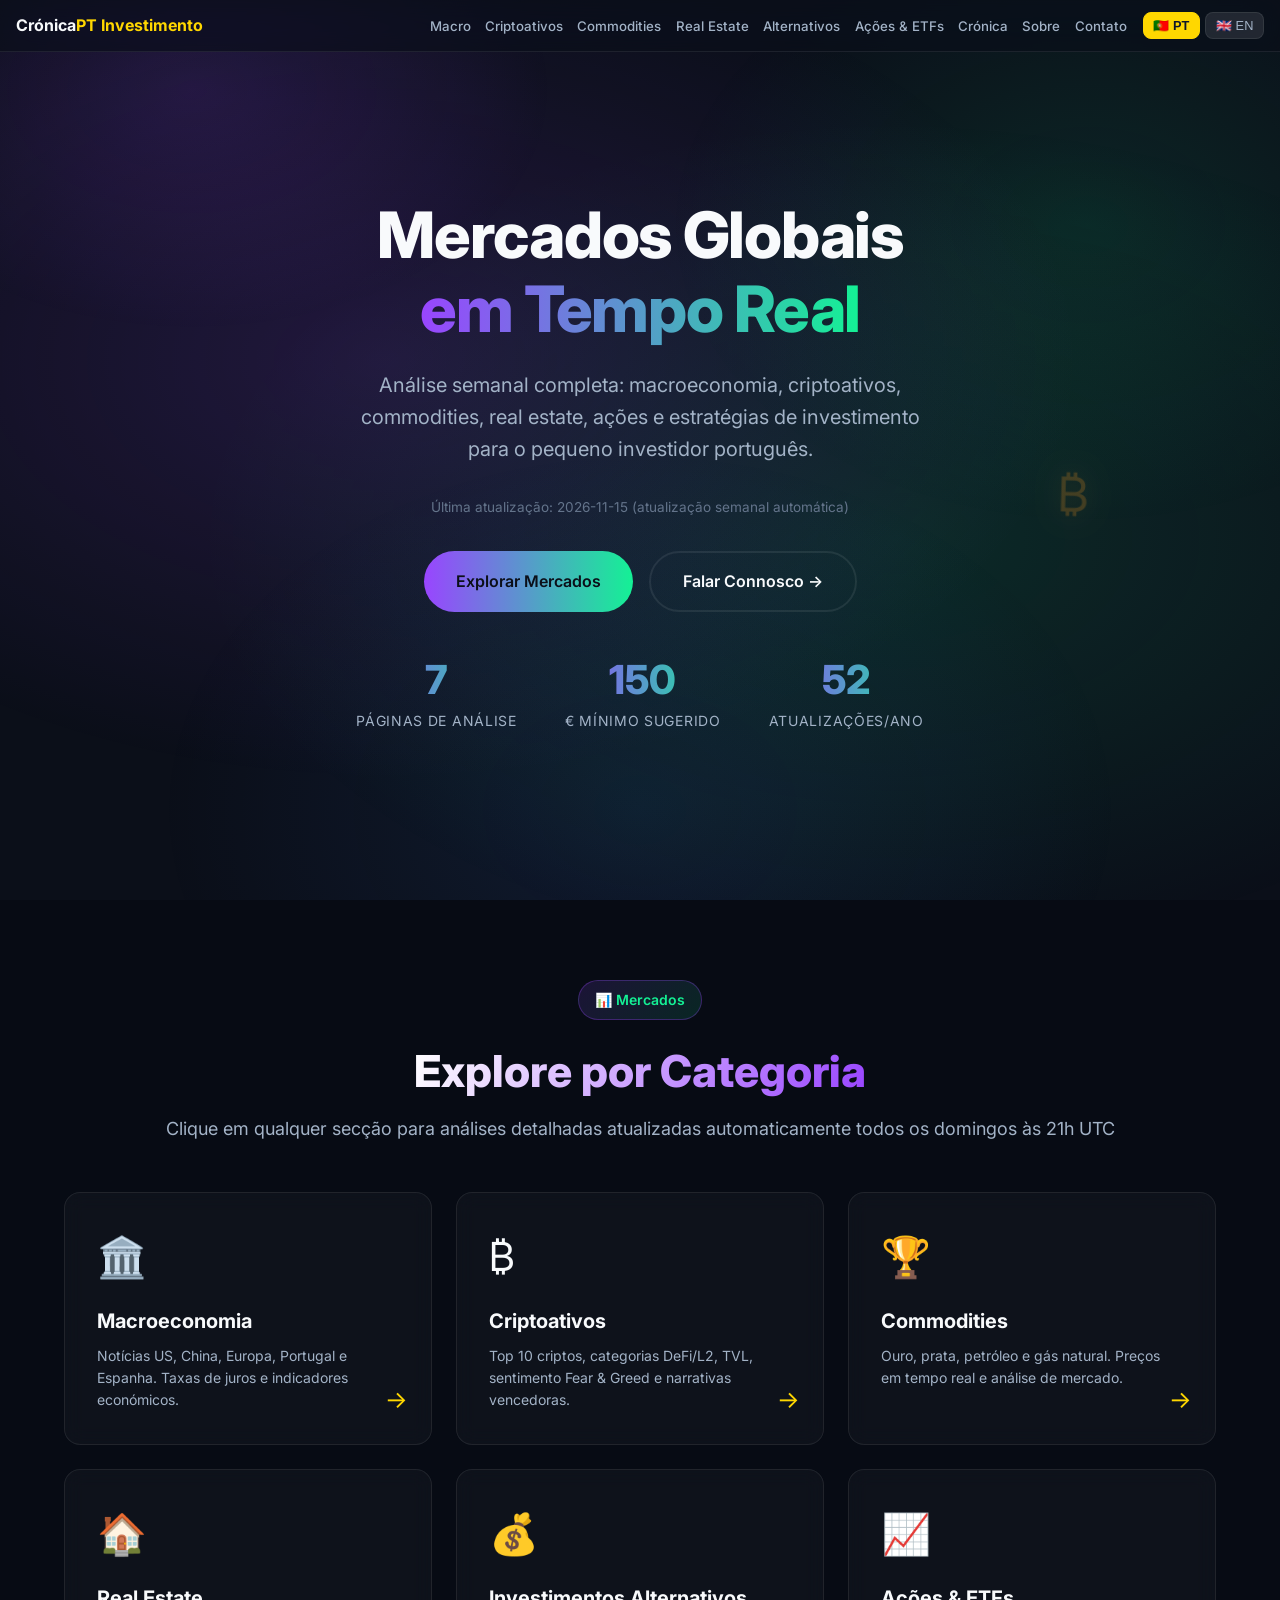
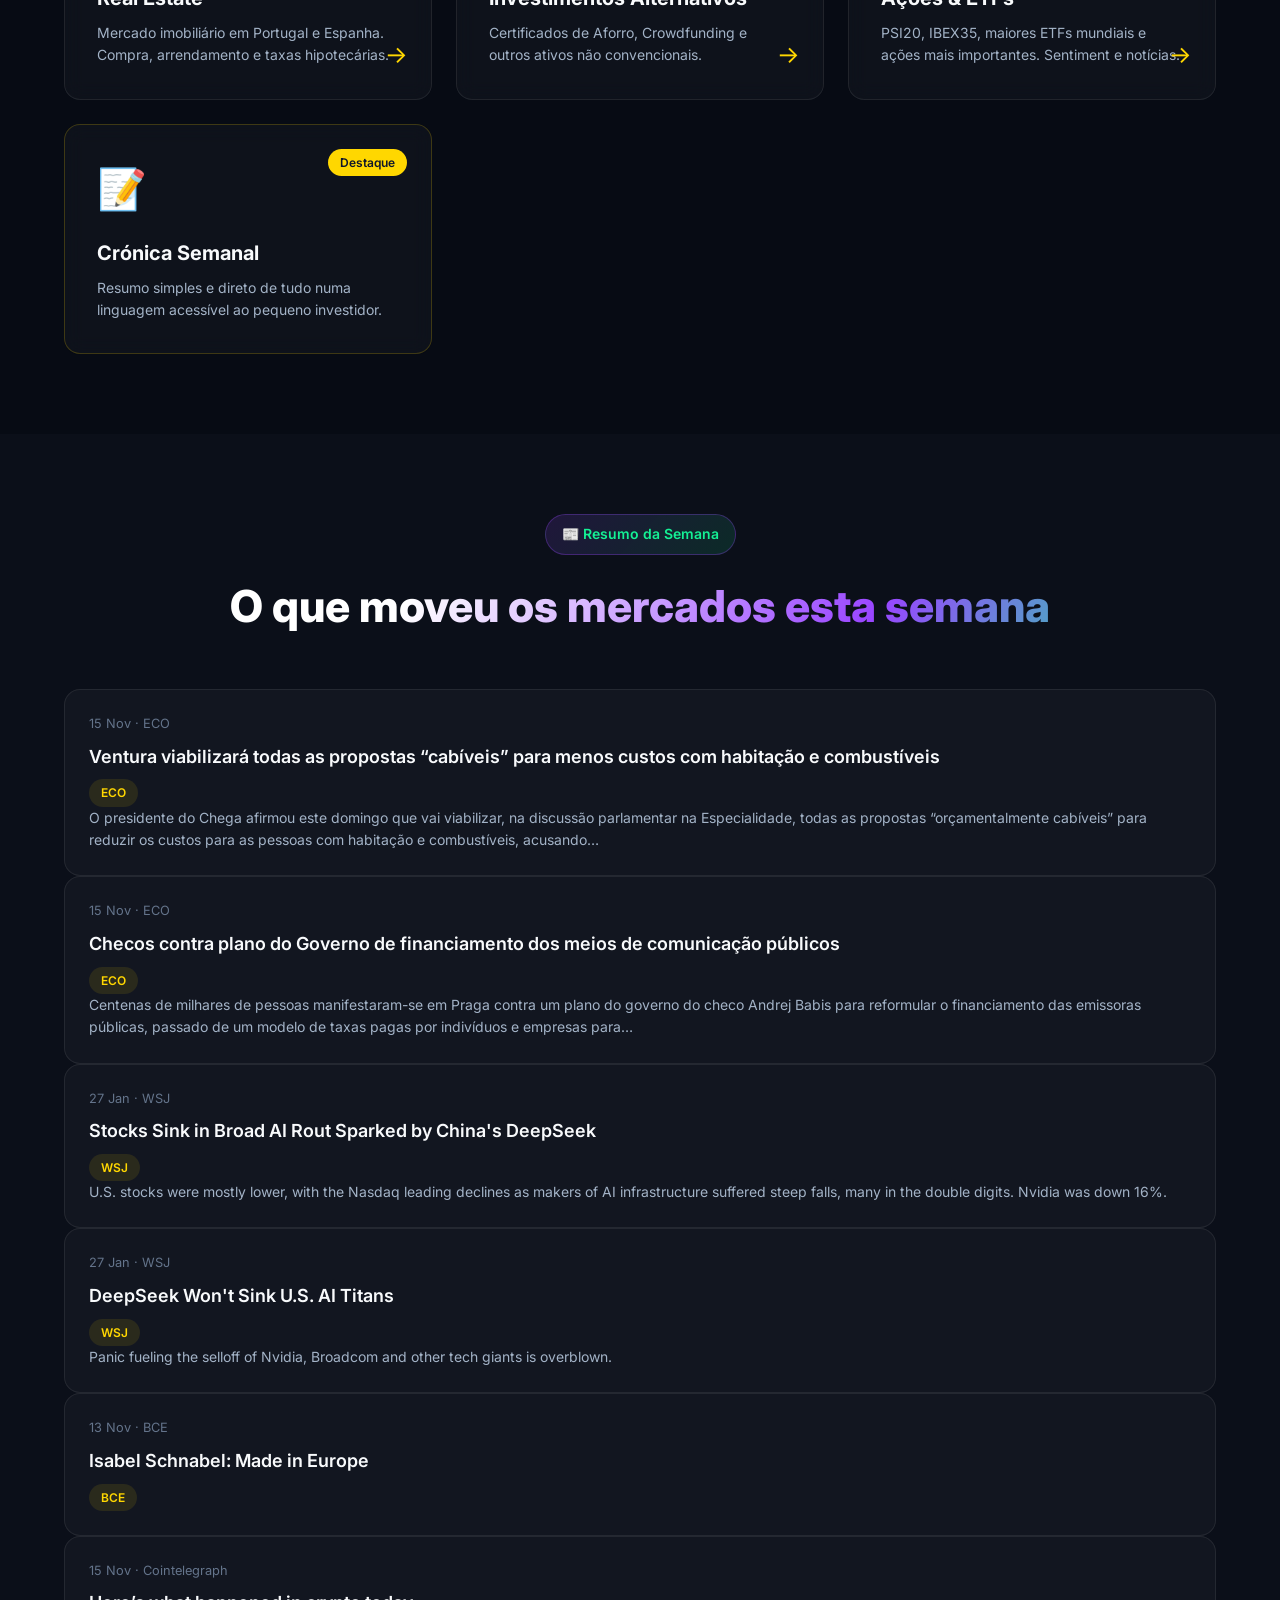
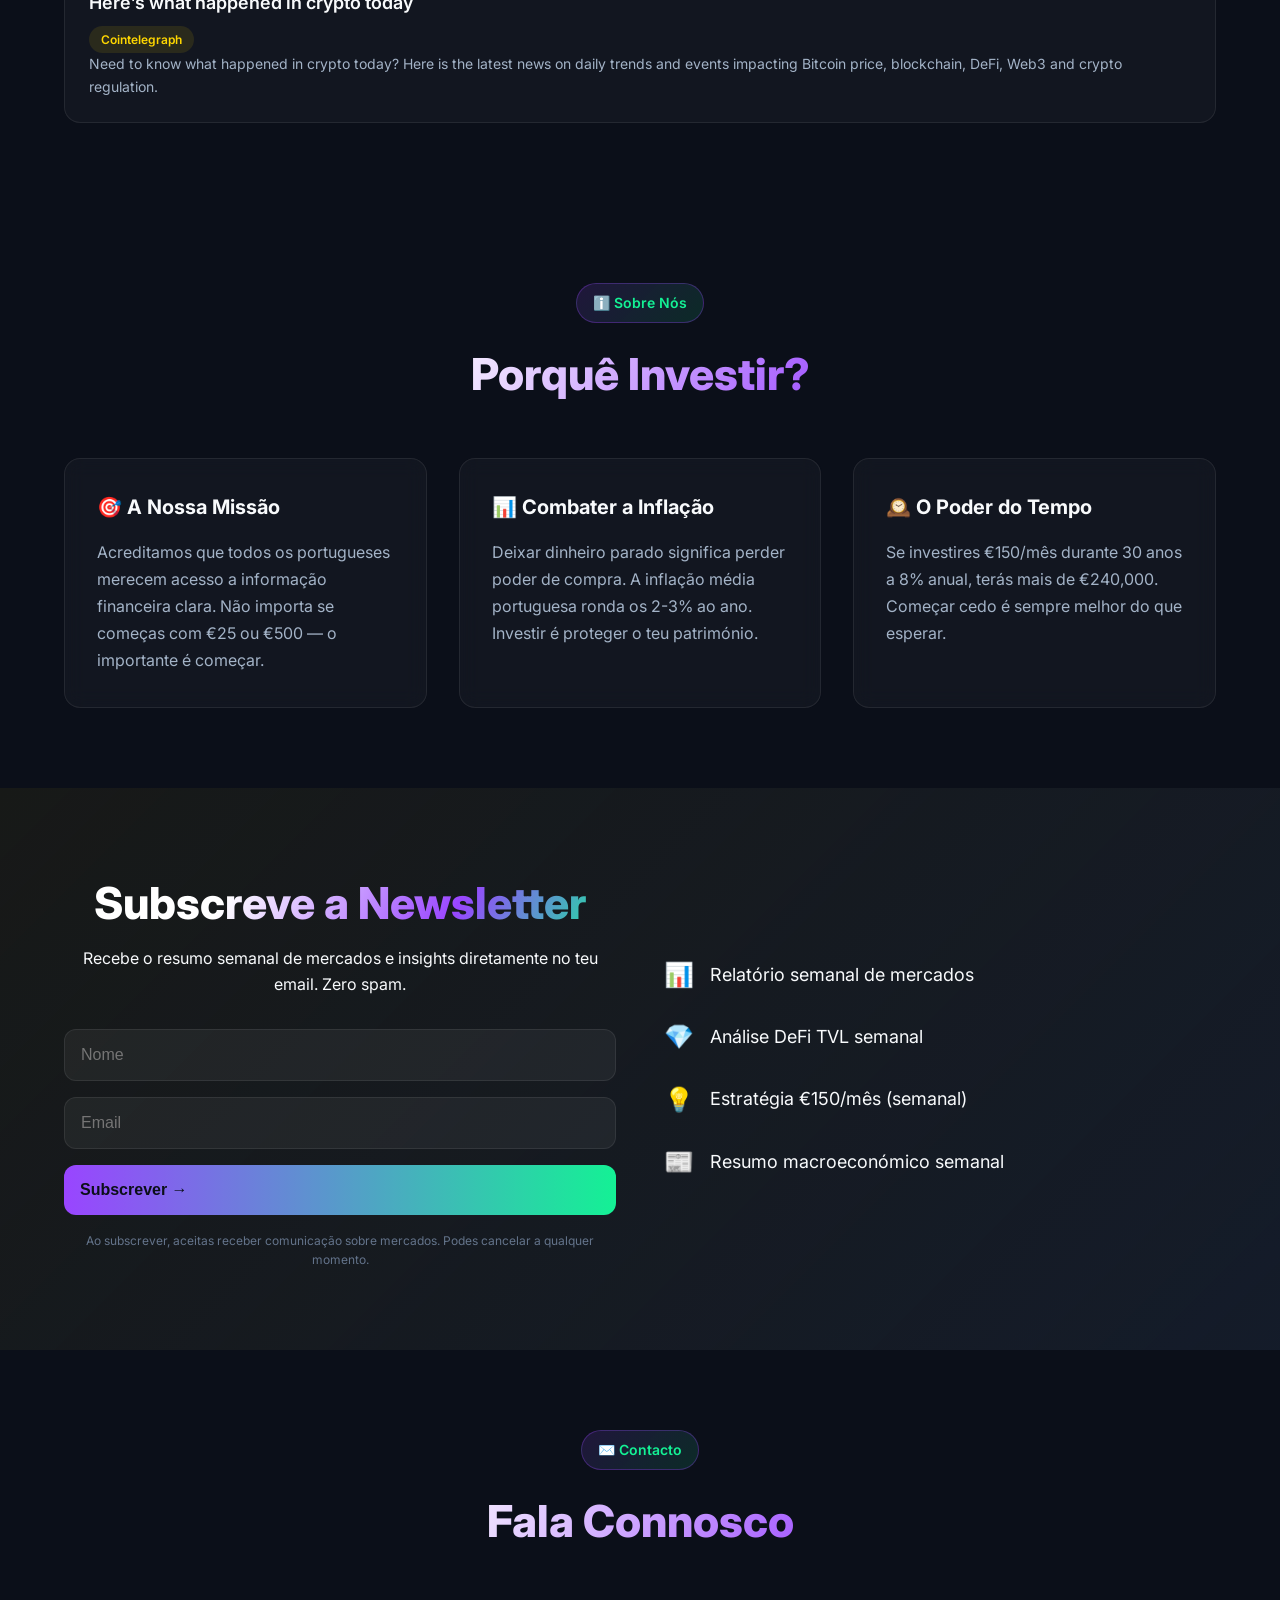
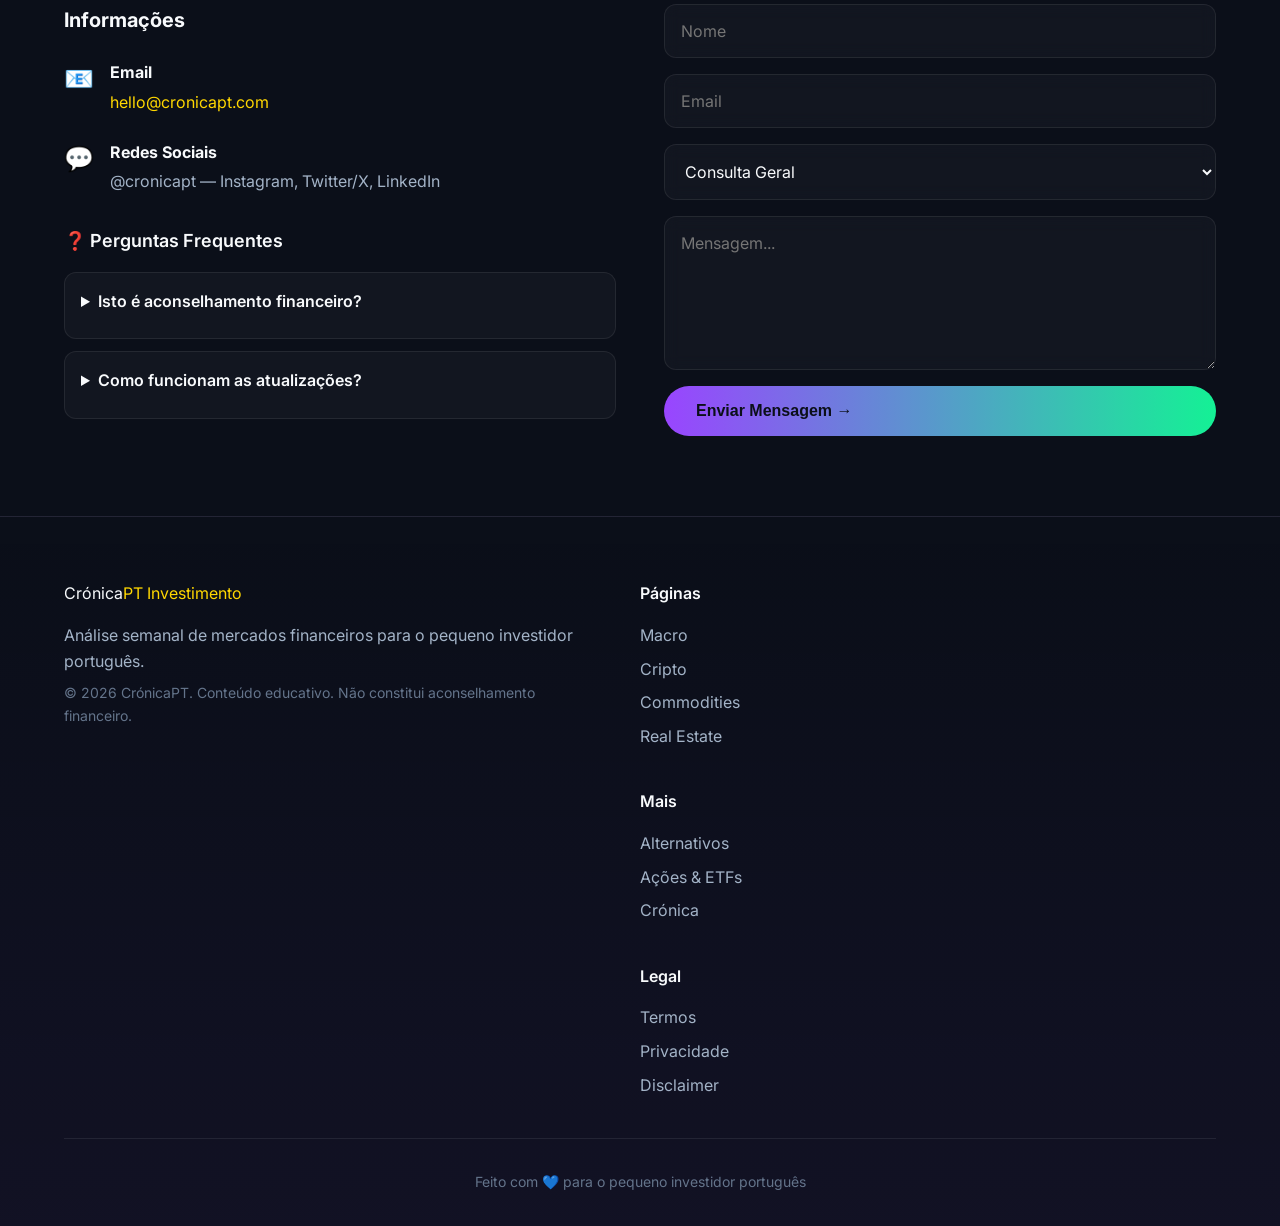
==== commit 0b950aa6: "📊 Daily market data update [Auto]" ====
--- a/index.html
+++ b/index.html
@@ -40,7 +40,7 @@
     <div class="hero-content">
       <h1 class="hero-title" data-i18n="hero.title">Mercados Globais<br><span class="gradient-text">em Tempo Real</span></h1>
       <p class="hero-subtitle" data-i18n="hero.subtitle">Análise semanal completa: macroeconomia, criptoativos, commodities, real estate, ações e estratégias de investimento para o pequeno investidor português.</p>
-      <p class="hero-update" id="lastUpdate" style="font-size:0.85rem;color:var(--text-muted);margin-bottom:2rem;">Última atualização: 2026-11-08 (atualização semanal automática)</p>
+      <p class="hero-update" id="lastUpdate" style="font-size:0.85rem;color:var(--text-muted);margin-bottom:2rem;">Última atualização: 2026-11-15 (atualização semanal automática)</p>
       <div class="hero-buttons">
         <a href="macro.html" class="btn btn-primary">Explorar Mercados</a>
         <a href="#subscricao" class="btn btn-secondary">Falar Connosco →</a>
@@ -115,12 +115,12 @@
         <h2 class="section-title">O que moveu os mercados esta semana</h2>
       </div>
       <!-- NEWS-START:resumo -->
-        <article class="news-item fade-in"><p class="news-date" style="font-size:0.8rem;color:var(--text-muted);">8 Nov · ECO</p><div class="news-item-header"><h3><a href="https://eco.sapo.pt/2026/11/08/presidencia-da-cop30-apresenta-plano-para-angariar-117-bilioes-de-euros-por-ano/" target="_blank" rel="noopener" style="color:inherit;text-decoration:none;">Presidência da COP30 apresenta plano para angariar 1,17 biliões de euros por ano</a></h3><span class="news-badge">ECO</span></div><p>A presidência brasileira da cimeira climática da ONU (COP30) apresentou um plano para mobilizar 1,3 biliões de dólares (1,17 biliões de euros) por ano até 2035 para que os países em desenvolvimento enfrentem a crise climática.…</p></article>
-        <article class="news-item fade-in"><p class="news-date" style="font-size:0.8rem;color:var(--text-muted);">8 Nov · ECO</p><div class="news-item-header"><h3><a href="https://eco.sapo.pt/2026/11/08/eco-da-semana-corrida-ao-bce-inflacao-e-web-summit/" target="_blank" rel="noopener" style="color:inherit;text-decoration:none;">ECO da Semana: Corrida ao BCE, inflação e Web Summit</a></h3><span class="news-badge">ECO</span></div><p>A semana em 30 segundos Na Zona Euro, a semana começa com o Eurogrupo a dar o primeiro passo para escolher entre o espanhol Pablo Hernández de Cos e o neerlandês Klaas Knot para suceder a Christine Lagarde na liderança do Banco…</p></article>
+        <article class="news-item fade-in"><p class="news-date" style="font-size:0.8rem;color:var(--text-muted);">15 Nov · ECO</p><div class="news-item-header"><h3><a href="https://eco.sapo.pt/2026/11/15/ventura-viabilizara-todas-as-propostas-cabiveis-para-menos-custos-com-habitacao-e-combustiveis/" target="_blank" rel="noopener" style="color:inherit;text-decoration:none;">Ventura viabilizará todas as propostas “cabíveis” para menos custos com habitação e combustíveis</a></h3><span class="news-badge">ECO</span></div><p>O presidente do Chega afirmou este domingo que vai viabilizar, na discussão parlamentar na Especialidade, todas as propostas “orçamentalmente cabíveis” para reduzir os custos para as pessoas com habitação e combustíveis, acusando…</p></article>
+        <article class="news-item fade-in"><p class="news-date" style="font-size:0.8rem;color:var(--text-muted);">15 Nov · ECO</p><div class="news-item-header"><h3><a href="https://eco.sapo.pt/2026/11/15/checos-contra-plano-do-governo-de-financiamento-dos-meios-de-comunicacao-publicos/" target="_blank" rel="noopener" style="color:inherit;text-decoration:none;">Checos contra plano do Governo de financiamento dos meios de comunicação públicos</a></h3><span class="news-badge">ECO</span></div><p>Centenas de milhares de pessoas manifestaram-se em Praga contra um plano do governo do checo Andrej Babis para reformular o financiamento das emissoras públicas, passado de um modelo de taxas pagas por indivíduos e empresas para…</p></article>
         <article class="news-item fade-in"><p class="news-date" style="font-size:0.8rem;color:var(--text-muted);">27 Jan · WSJ</p><div class="news-item-header"><h3><a href="https://www.wsj.com/articles/nikkei-may-rise-as-weak-yen-raises-earnings-hopes-776a8056?mod=rss_markets_main" target="_blank" rel="noopener" style="color:inherit;text-decoration:none;">Stocks Sink in Broad AI Rout Sparked by China's DeepSeek</a></h3><span class="news-badge">WSJ</span></div><p>U.S. stocks were mostly lower, with the Nasdaq leading declines as makers of AI infrastructure suffered steep falls, many in the double digits. Nvidia was down 16%.</p></article>
         <article class="news-item fade-in"><p class="news-date" style="font-size:0.8rem;color:var(--text-muted);">27 Jan · WSJ</p><div class="news-item-header"><h3><a href="https://www.wsj.com/articles/deepseek-us-ai-stocks-nvidia-broadcom-6cdfae81?mod=rss_markets_main" target="_blank" rel="noopener" style="color:inherit;text-decoration:none;">DeepSeek Won't Sink U.S. AI Titans</a></h3><span class="news-badge">WSJ</span></div><p>Panic fueling the selloff of Nvidia, Broadcom and other tech giants is overblown.</p></article>
-        <article class="news-item fade-in"><p class="news-date" style="font-size:0.8rem;color:var(--text-muted);">7 Nov · BCE</p><div class="news-item-header"><h3><a href="https://www.ecb.europa.eu//press/inter/date/2026/html/ecb.in261107~e7b86fc4ce.en.html" target="_blank" rel="noopener" style="color:inherit;text-decoration:none;">Christine Lagarde: Interview with Yomiuri Shimbun</a></h3><span class="news-badge">BCE</span></div></article>
-        <article class="news-item fade-in"><p class="news-date" style="font-size:0.8rem;color:var(--text-muted);">8 Nov · Cointelegraph</p><div class="news-item-header"><h3><a href="https://cointelegraph.com/news/what-happened-in-crypto-today?utm_source=rss_feed&utm_medium=rss&utm_campaign=rss_partner_inbound" target="_blank" rel="noopener" style="color:inherit;text-decoration:none;">Here’s what happened in crypto today</a></h3><span class="news-badge">Cointelegraph</span></div><p>Need to know what happened in crypto today? Here is the latest news on daily trends and events impacting Bitcoin price, blockchain, DeFi, Web3 and crypto regulation.</p></article>
+        <article class="news-item fade-in"><p class="news-date" style="font-size:0.8rem;color:var(--text-muted);">13 Nov · BCE</p><div class="news-item-header"><h3><a href="https://www.ecb.europa.eu//press/key/date/2026/html/ecb.sp261113~3883f1f187.en.html" target="_blank" rel="noopener" style="color:inherit;text-decoration:none;">Isabel Schnabel: Made in Europe</a></h3><span class="news-badge">BCE</span></div></article>
+        <article class="news-item fade-in"><p class="news-date" style="font-size:0.8rem;color:var(--text-muted);">15 Nov · Cointelegraph</p><div class="news-item-header"><h3><a href="https://cointelegraph.com/news/what-happened-in-crypto-today?utm_source=rss_feed&utm_medium=rss&utm_campaign=rss_partner_inbound" target="_blank" rel="noopener" style="color:inherit;text-decoration:none;">Here’s what happened in crypto today</a></h3><span class="news-badge">Cointelegraph</span></div><p>Need to know what happened in crypto today? Here is the latest news on daily trends and events impacting Bitcoin price, blockchain, DeFi, Web3 and crypto regulation.</p></article>
       <!-- NEWS-END -->
     </div>
   </section>
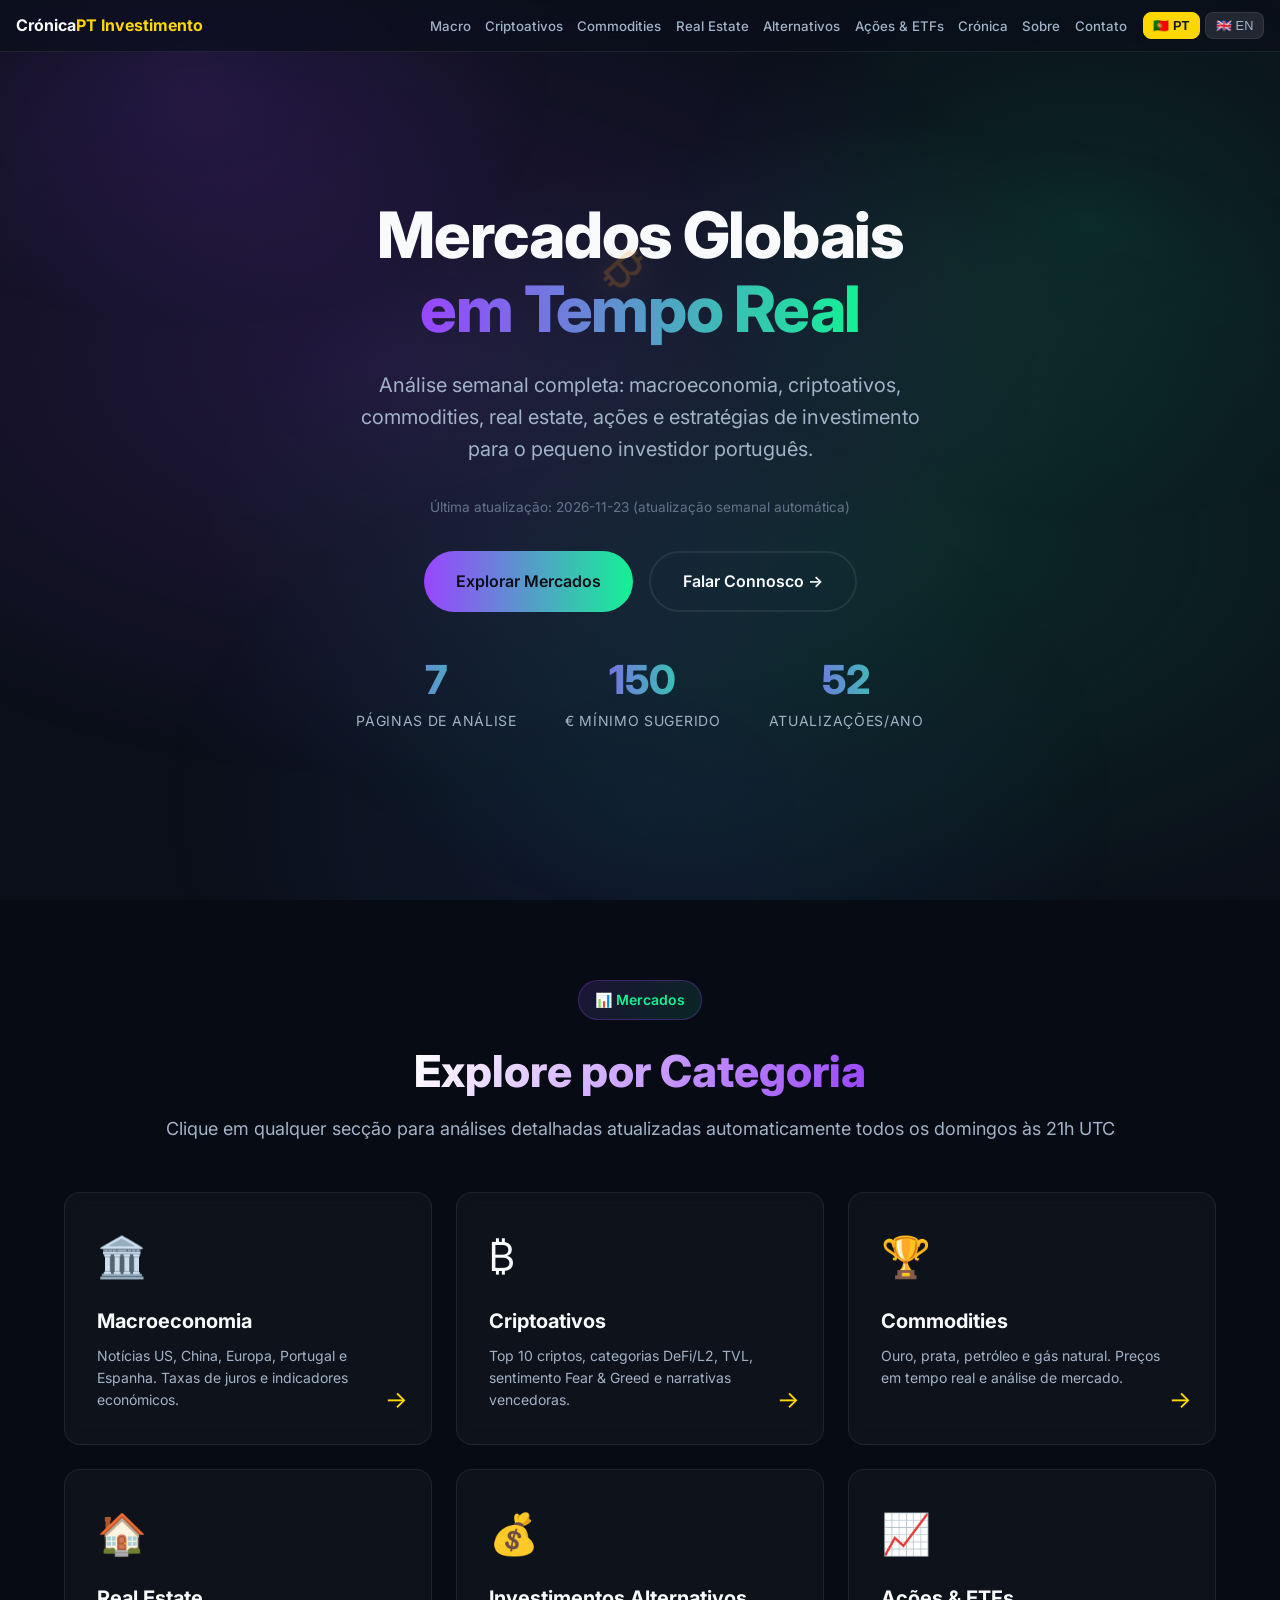
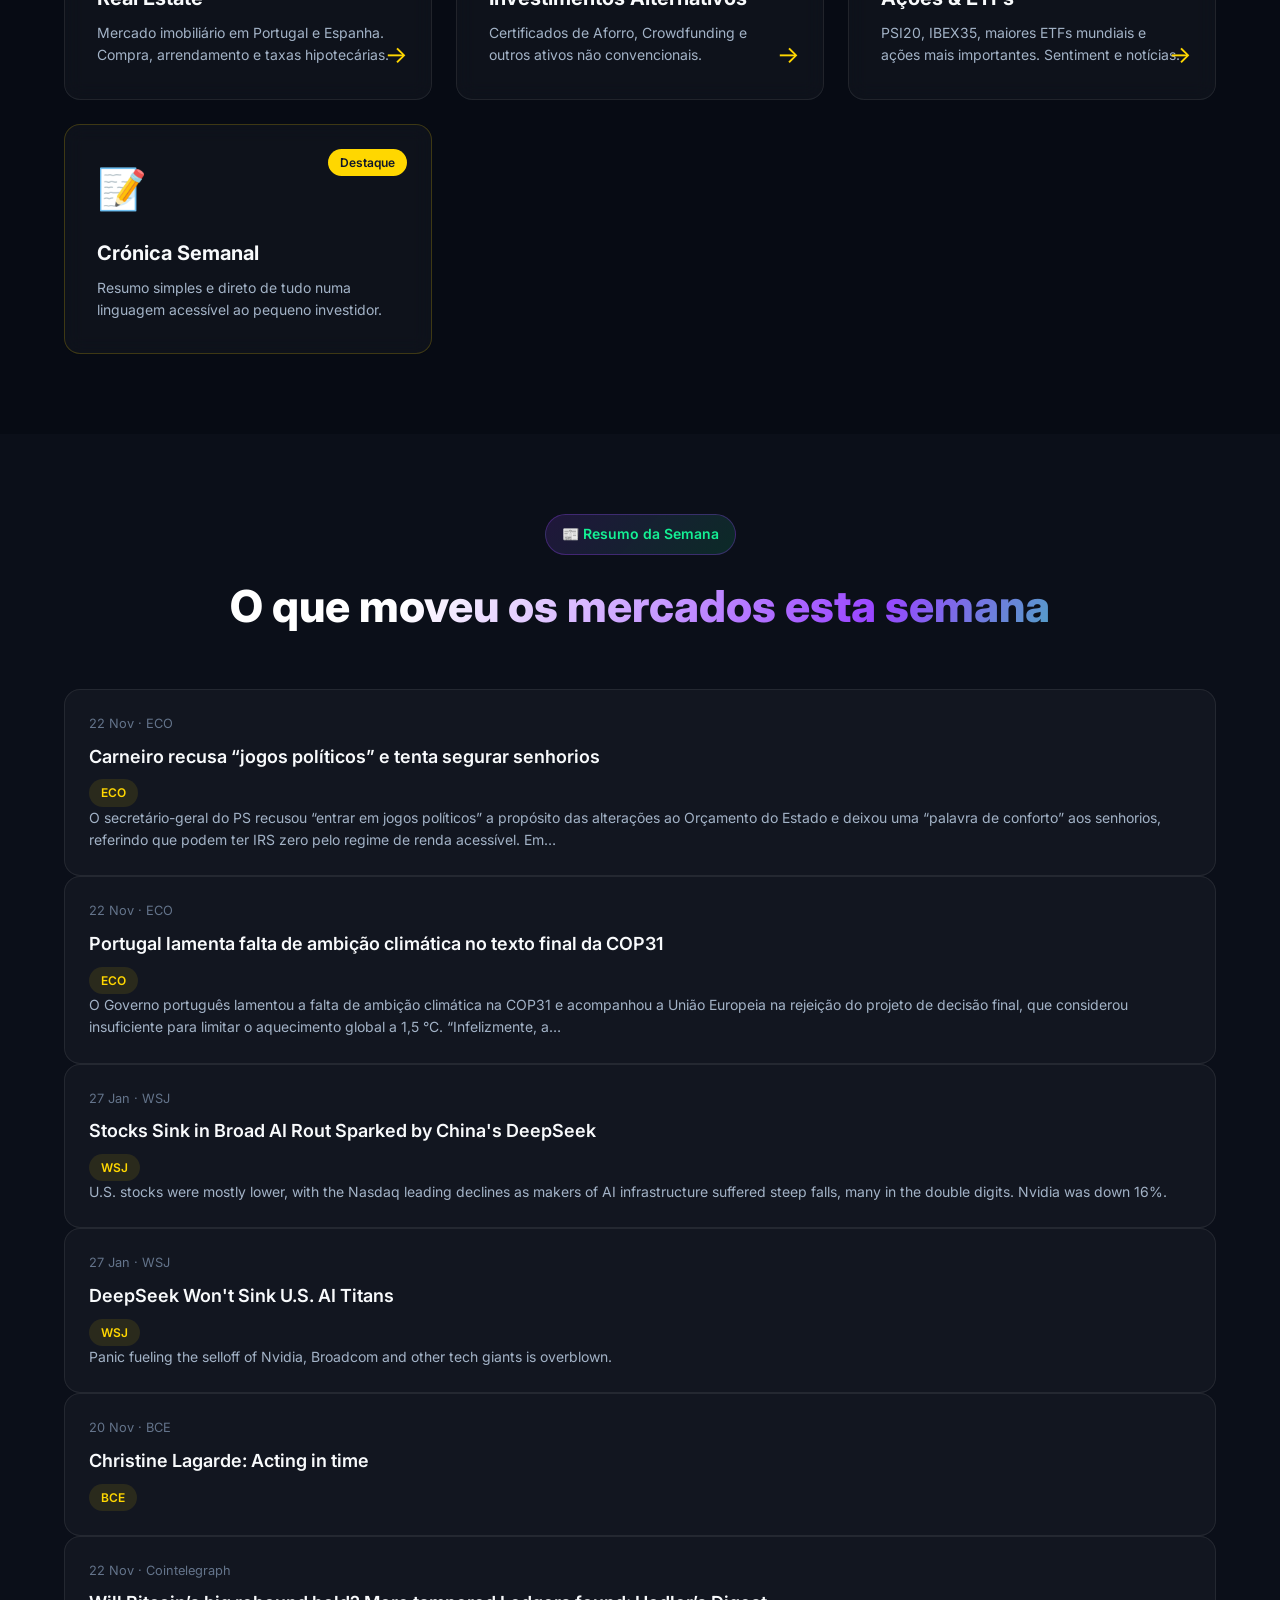
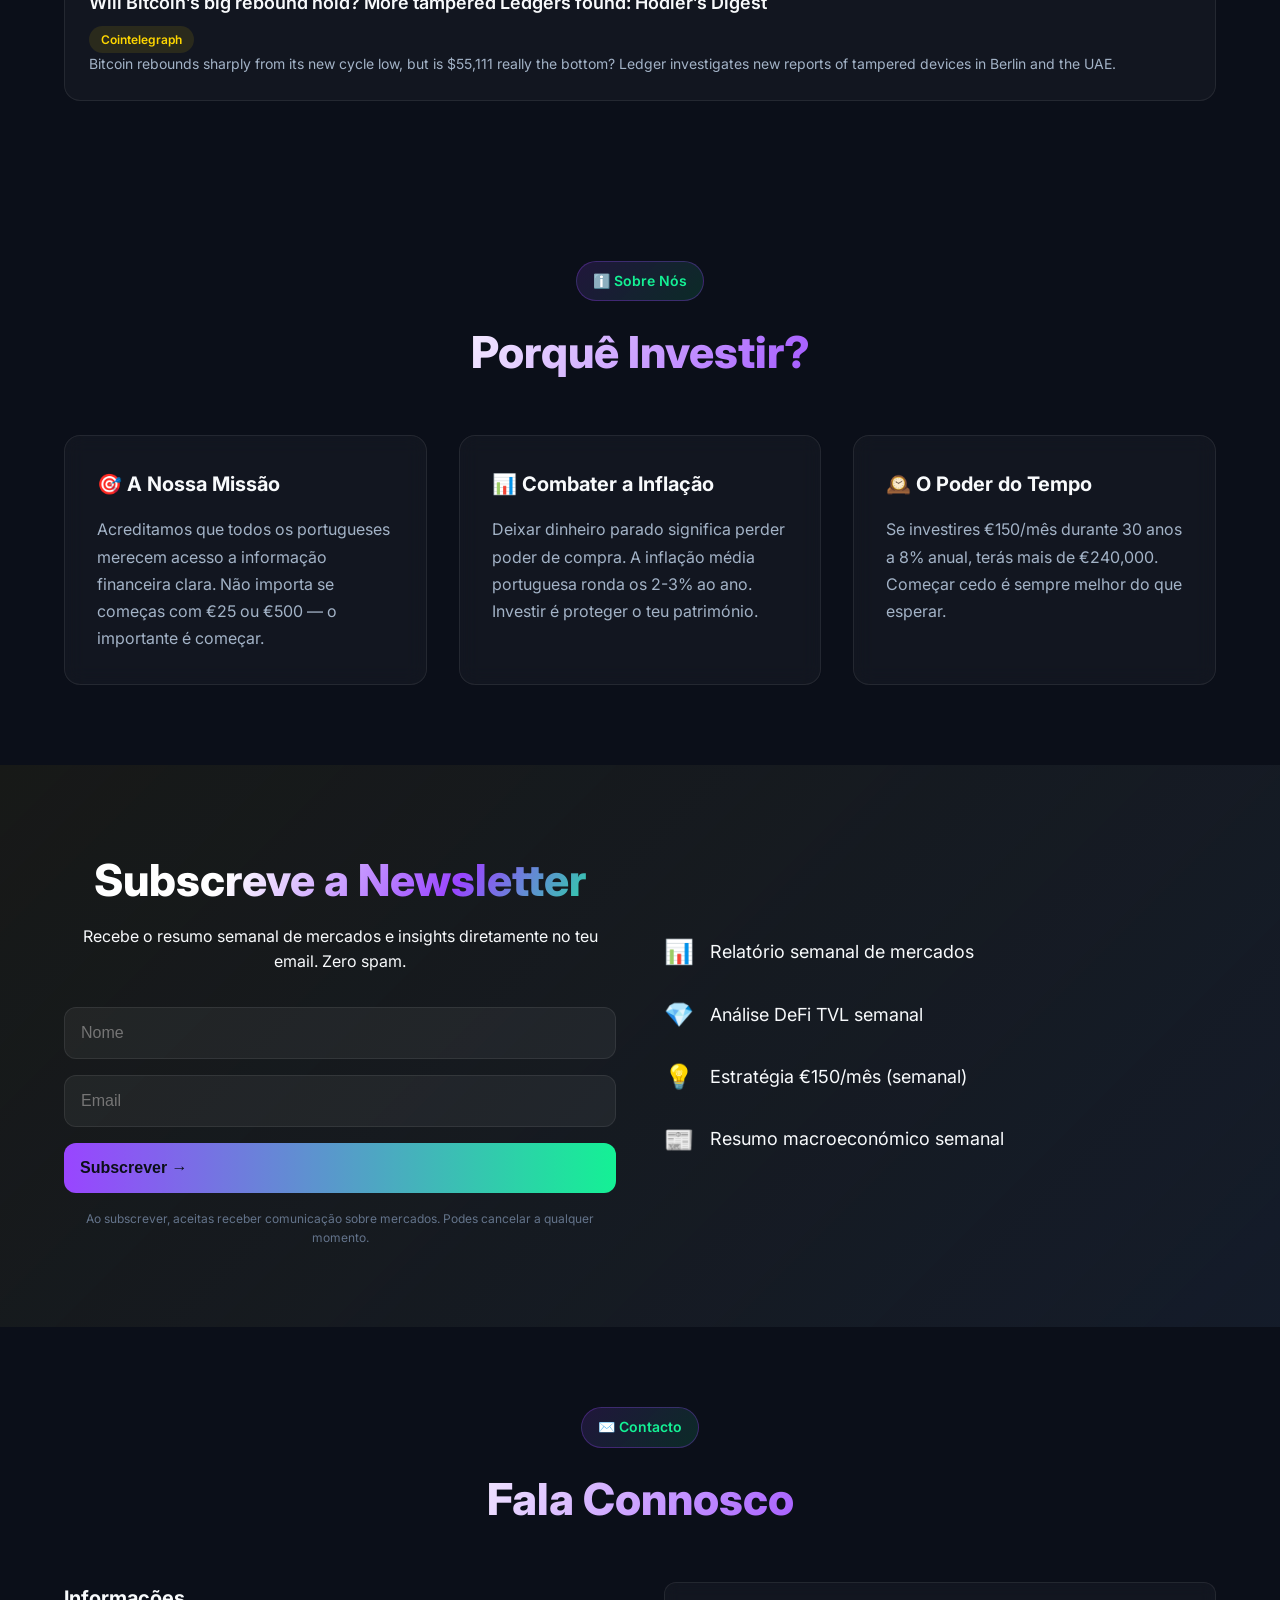
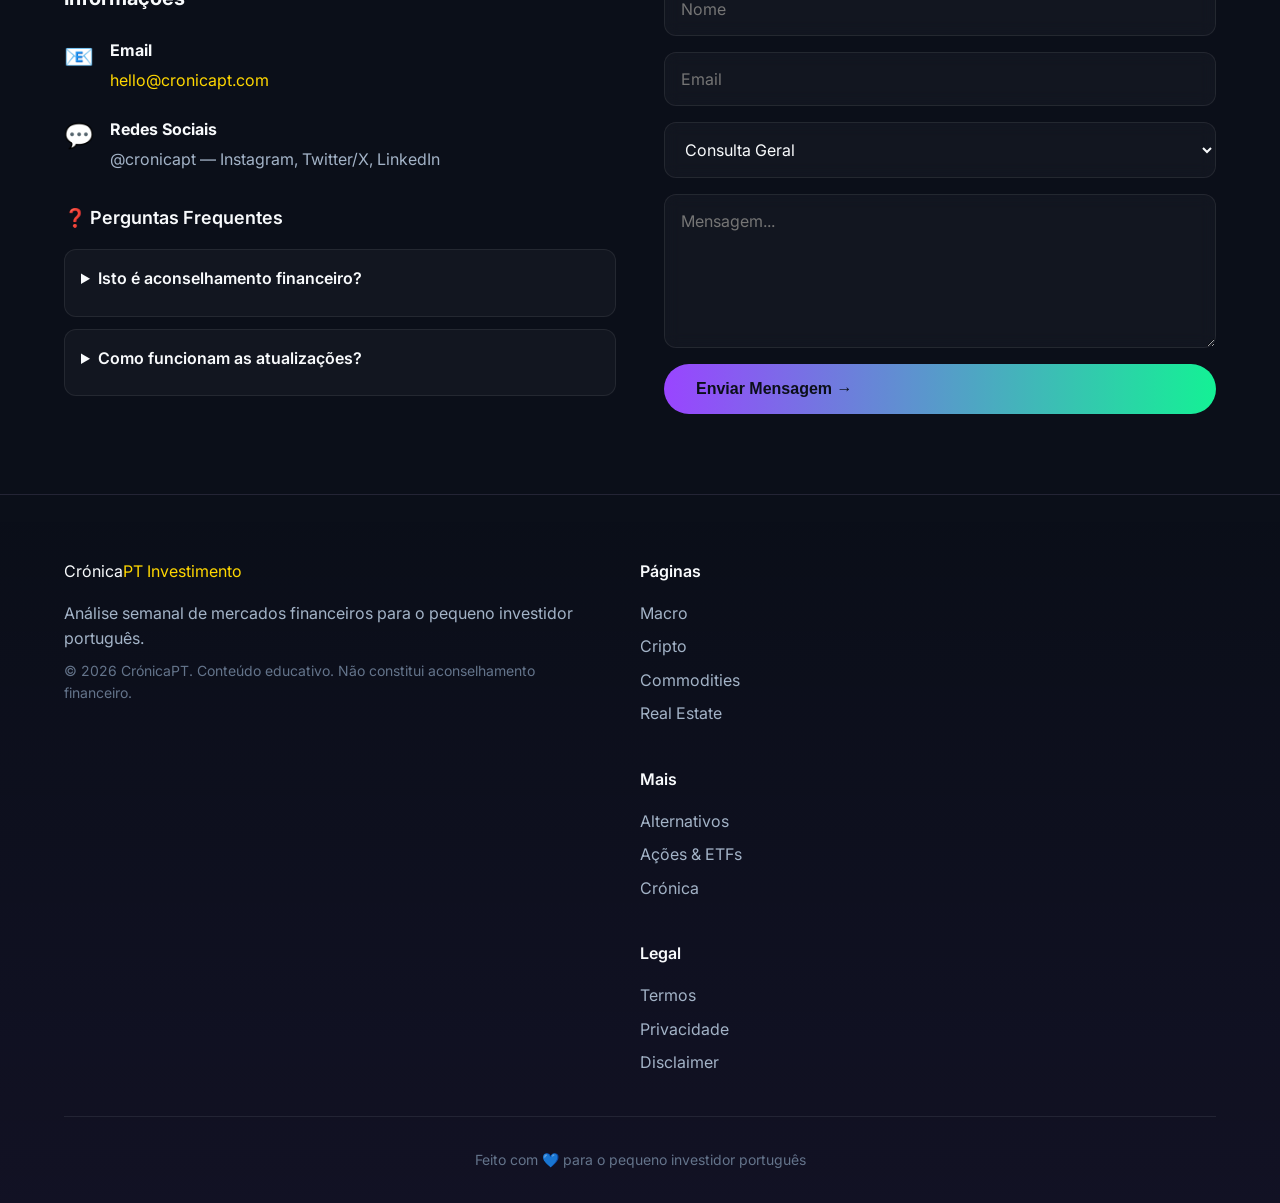
==== commit 7af48ee4: "📊 Daily market data update [Auto]" ====
--- a/index.html
+++ b/index.html
@@ -40,7 +40,7 @@
     <div class="hero-content">
       <h1 class="hero-title" data-i18n="hero.title">Mercados Globais<br><span class="gradient-text">em Tempo Real</span></h1>
       <p class="hero-subtitle" data-i18n="hero.subtitle">Análise semanal completa: macroeconomia, criptoativos, commodities, real estate, ações e estratégias de investimento para o pequeno investidor português.</p>
-      <p class="hero-update" id="lastUpdate" style="font-size:0.85rem;color:var(--text-muted);margin-bottom:2rem;">Última atualização: 2026-11-15 (atualização semanal automática)</p>
+      <p class="hero-update" id="lastUpdate" style="font-size:0.85rem;color:var(--text-muted);margin-bottom:2rem;">Última atualização: 2026-11-23 (atualização semanal automática)</p>
       <div class="hero-buttons">
         <a href="macro.html" class="btn btn-primary">Explorar Mercados</a>
         <a href="#subscricao" class="btn btn-secondary">Falar Connosco →</a>
@@ -115,12 +115,12 @@
         <h2 class="section-title">O que moveu os mercados esta semana</h2>
       </div>
       <!-- NEWS-START:resumo -->
-        <article class="news-item fade-in"><p class="news-date" style="font-size:0.8rem;color:var(--text-muted);">15 Nov · ECO</p><div class="news-item-header"><h3><a href="https://eco.sapo.pt/2026/11/15/ventura-viabilizara-todas-as-propostas-cabiveis-para-menos-custos-com-habitacao-e-combustiveis/" target="_blank" rel="noopener" style="color:inherit;text-decoration:none;">Ventura viabilizará todas as propostas “cabíveis” para menos custos com habitação e combustíveis</a></h3><span class="news-badge">ECO</span></div><p>O presidente do Chega afirmou este domingo que vai viabilizar, na discussão parlamentar na Especialidade, todas as propostas “orçamentalmente cabíveis” para reduzir os custos para as pessoas com habitação e combustíveis, acusando…</p></article>
-        <article class="news-item fade-in"><p class="news-date" style="font-size:0.8rem;color:var(--text-muted);">15 Nov · ECO</p><div class="news-item-header"><h3><a href="https://eco.sapo.pt/2026/11/15/checos-contra-plano-do-governo-de-financiamento-dos-meios-de-comunicacao-publicos/" target="_blank" rel="noopener" style="color:inherit;text-decoration:none;">Checos contra plano do Governo de financiamento dos meios de comunicação públicos</a></h3><span class="news-badge">ECO</span></div><p>Centenas de milhares de pessoas manifestaram-se em Praga contra um plano do governo do checo Andrej Babis para reformular o financiamento das emissoras públicas, passado de um modelo de taxas pagas por indivíduos e empresas para…</p></article>
+        <article class="news-item fade-in"><p class="news-date" style="font-size:0.8rem;color:var(--text-muted);">22 Nov · ECO</p><div class="news-item-header"><h3><a href="https://eco.sapo.pt/2026/11/22/carneiro-recusa-jogos-politicos-e-tenta-segurar-senhorios/" target="_blank" rel="noopener" style="color:inherit;text-decoration:none;">Carneiro recusa “jogos políticos” e tenta segurar senhorios</a></h3><span class="news-badge">ECO</span></div><p>O secretário-geral do PS recusou “entrar em jogos políticos” a propósito das alterações ao Orçamento do Estado e deixou uma “palavra de conforto” aos senhorios, referindo que podem ter IRS zero pelo regime de renda acessível. Em…</p></article>
+        <article class="news-item fade-in"><p class="news-date" style="font-size:0.8rem;color:var(--text-muted);">22 Nov · ECO</p><div class="news-item-header"><h3><a href="https://eco.sapo.pt/2026/11/22/portugal-lamenta-falta-de-ambicao-climatica-no-texto-final-da-cop31/" target="_blank" rel="noopener" style="color:inherit;text-decoration:none;">Portugal lamenta falta de ambição climática no texto final da COP31</a></h3><span class="news-badge">ECO</span></div><p>O Governo português lamentou a falta de ambição climática na COP31 e acompanhou a União Europeia na rejeição do projeto de decisão final, que considerou insuficiente para limitar o aquecimento global a 1,5 °C. “Infelizmente, a…</p></article>
         <article class="news-item fade-in"><p class="news-date" style="font-size:0.8rem;color:var(--text-muted);">27 Jan · WSJ</p><div class="news-item-header"><h3><a href="https://www.wsj.com/articles/nikkei-may-rise-as-weak-yen-raises-earnings-hopes-776a8056?mod=rss_markets_main" target="_blank" rel="noopener" style="color:inherit;text-decoration:none;">Stocks Sink in Broad AI Rout Sparked by China's DeepSeek</a></h3><span class="news-badge">WSJ</span></div><p>U.S. stocks were mostly lower, with the Nasdaq leading declines as makers of AI infrastructure suffered steep falls, many in the double digits. Nvidia was down 16%.</p></article>
         <article class="news-item fade-in"><p class="news-date" style="font-size:0.8rem;color:var(--text-muted);">27 Jan · WSJ</p><div class="news-item-header"><h3><a href="https://www.wsj.com/articles/deepseek-us-ai-stocks-nvidia-broadcom-6cdfae81?mod=rss_markets_main" target="_blank" rel="noopener" style="color:inherit;text-decoration:none;">DeepSeek Won't Sink U.S. AI Titans</a></h3><span class="news-badge">WSJ</span></div><p>Panic fueling the selloff of Nvidia, Broadcom and other tech giants is overblown.</p></article>
-        <article class="news-item fade-in"><p class="news-date" style="font-size:0.8rem;color:var(--text-muted);">13 Nov · BCE</p><div class="news-item-header"><h3><a href="https://www.ecb.europa.eu//press/key/date/2026/html/ecb.sp261113~3883f1f187.en.html" target="_blank" rel="noopener" style="color:inherit;text-decoration:none;">Isabel Schnabel: Made in Europe</a></h3><span class="news-badge">BCE</span></div></article>
-        <article class="news-item fade-in"><p class="news-date" style="font-size:0.8rem;color:var(--text-muted);">15 Nov · Cointelegraph</p><div class="news-item-header"><h3><a href="https://cointelegraph.com/news/what-happened-in-crypto-today?utm_source=rss_feed&utm_medium=rss&utm_campaign=rss_partner_inbound" target="_blank" rel="noopener" style="color:inherit;text-decoration:none;">Here’s what happened in crypto today</a></h3><span class="news-badge">Cointelegraph</span></div><p>Need to know what happened in crypto today? Here is the latest news on daily trends and events impacting Bitcoin price, blockchain, DeFi, Web3 and crypto regulation.</p></article>
+        <article class="news-item fade-in"><p class="news-date" style="font-size:0.8rem;color:var(--text-muted);">20 Nov · BCE</p><div class="news-item-header"><h3><a href="https://www.ecb.europa.eu//press/key/date/2026/html/ecb.sp261120~e52bcc4db2.en.html" target="_blank" rel="noopener" style="color:inherit;text-decoration:none;">Christine Lagarde: Acting in time</a></h3><span class="news-badge">BCE</span></div></article>
+        <article class="news-item fade-in"><p class="news-date" style="font-size:0.8rem;color:var(--text-muted);">22 Nov · Cointelegraph</p><div class="news-item-header"><h3><a href="https://cointelegraph.com/magazine/will-bitcoins-big-rebound-hold-more-tampered-ledgers-found-hodlers-digest?utm_source=rss_feed&utm_medium=rss&utm_campaign=rss_partner_inbound" target="_blank" rel="noopener" style="color:inherit;text-decoration:none;">Will Bitcoin’s big rebound hold? More tampered Ledgers found: Hodler’s Digest</a></h3><span class="news-badge">Cointelegraph</span></div><p>Bitcoin rebounds sharply from its new cycle low, but is $55,111 really the bottom? Ledger investigates new reports of tampered devices in Berlin and the UAE.</p></article>
       <!-- NEWS-END -->
     </div>
   </section>
